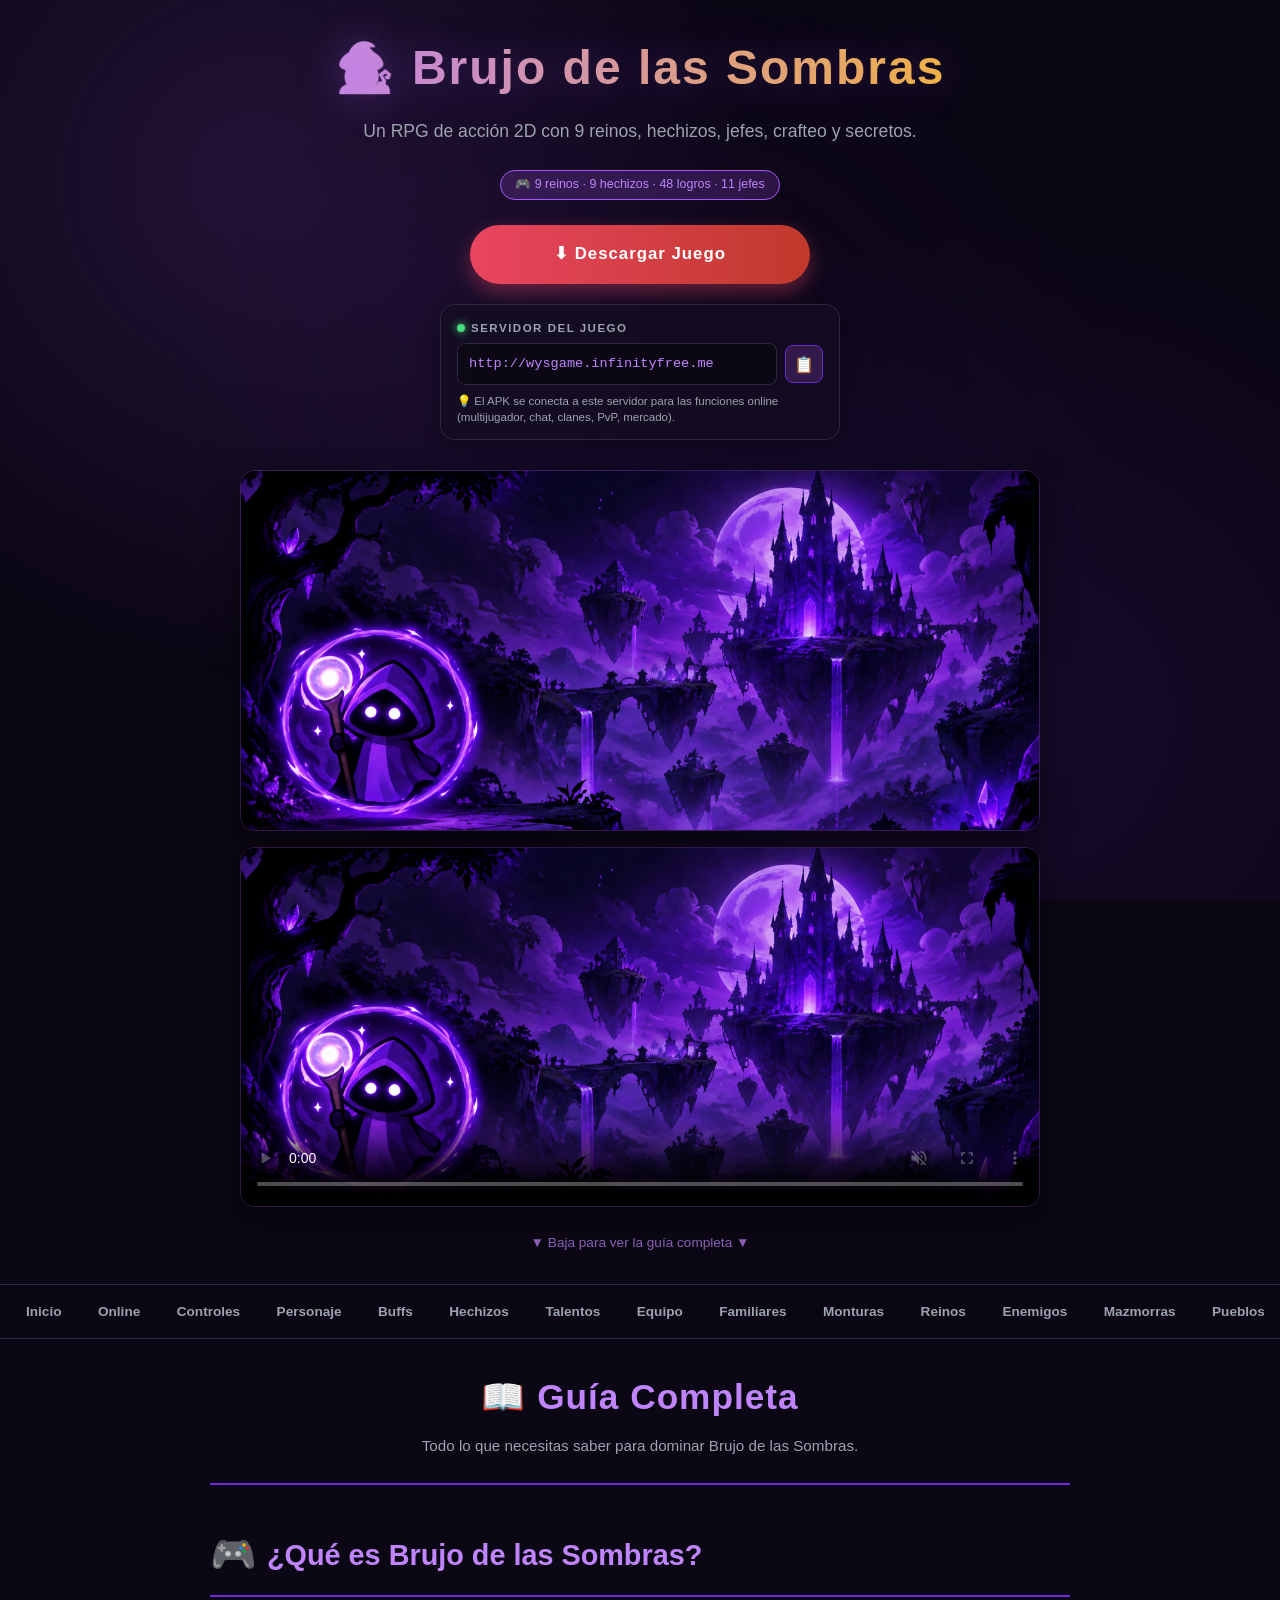
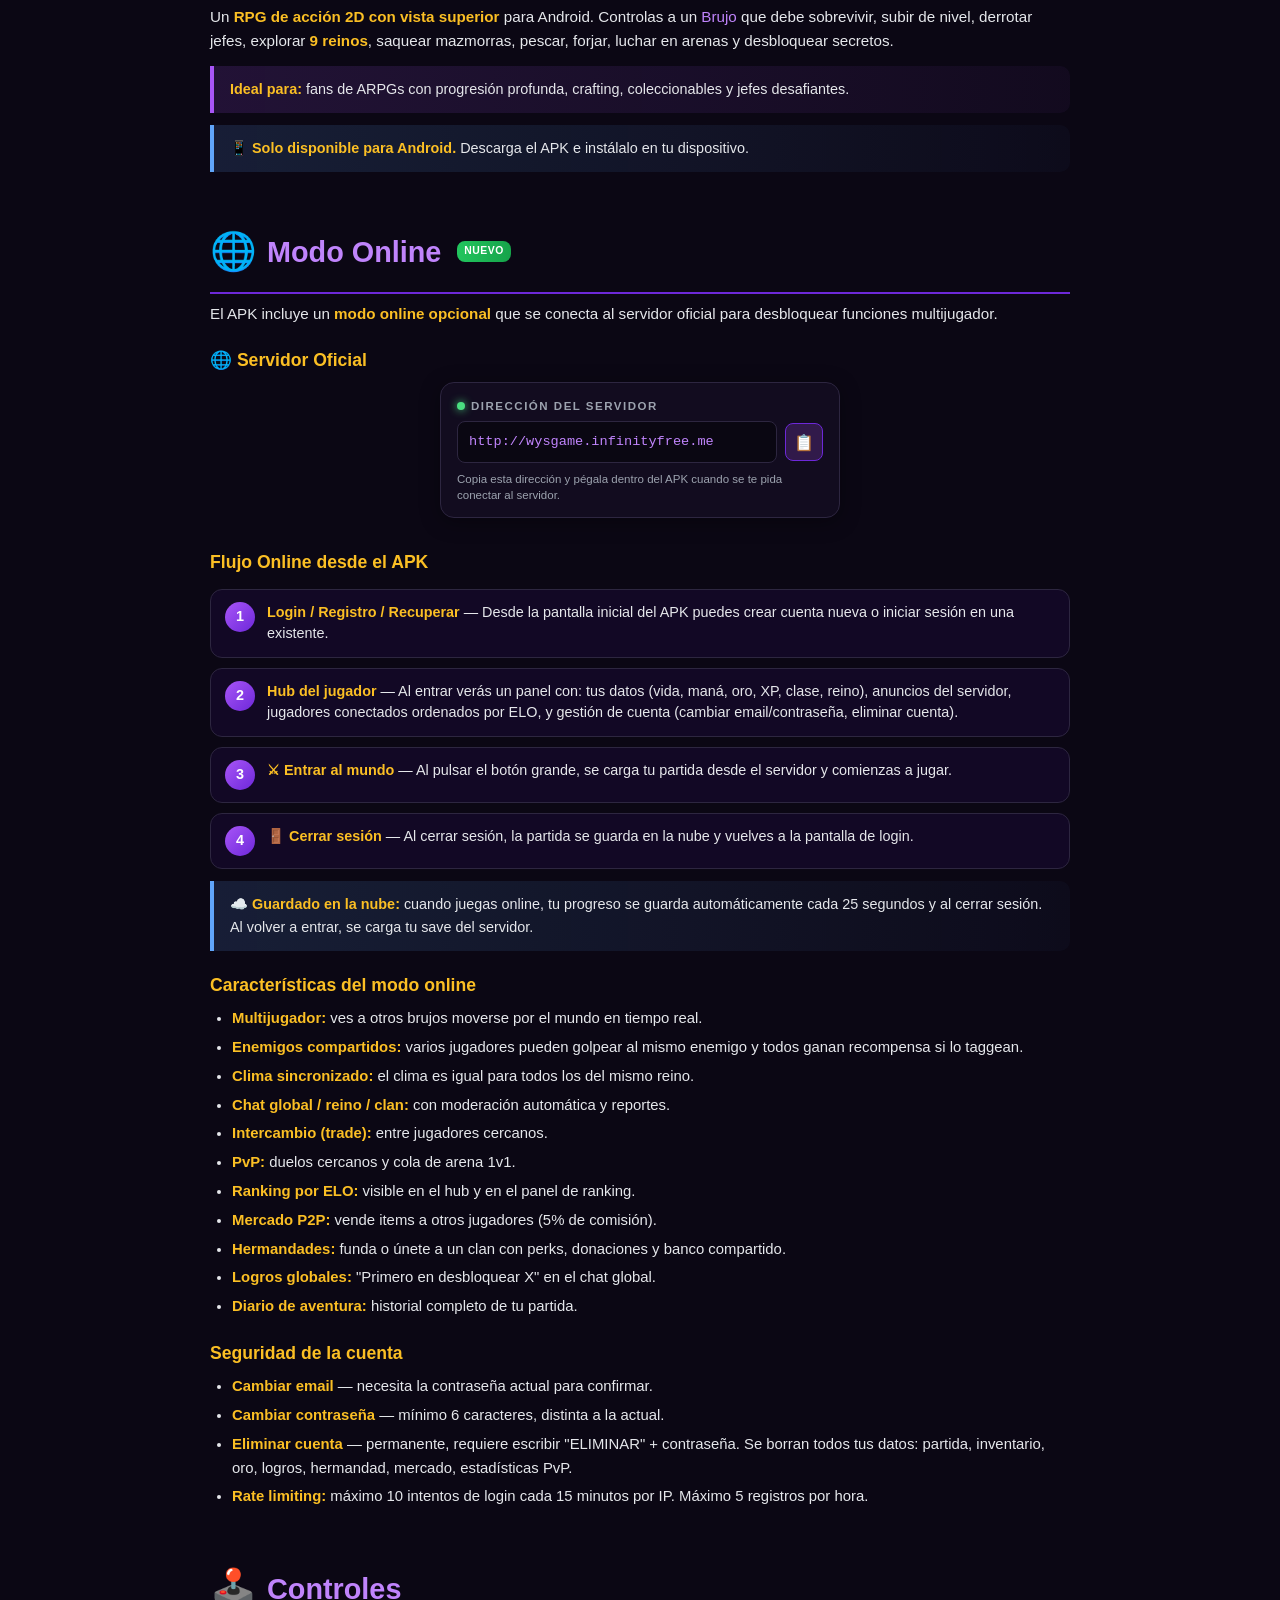
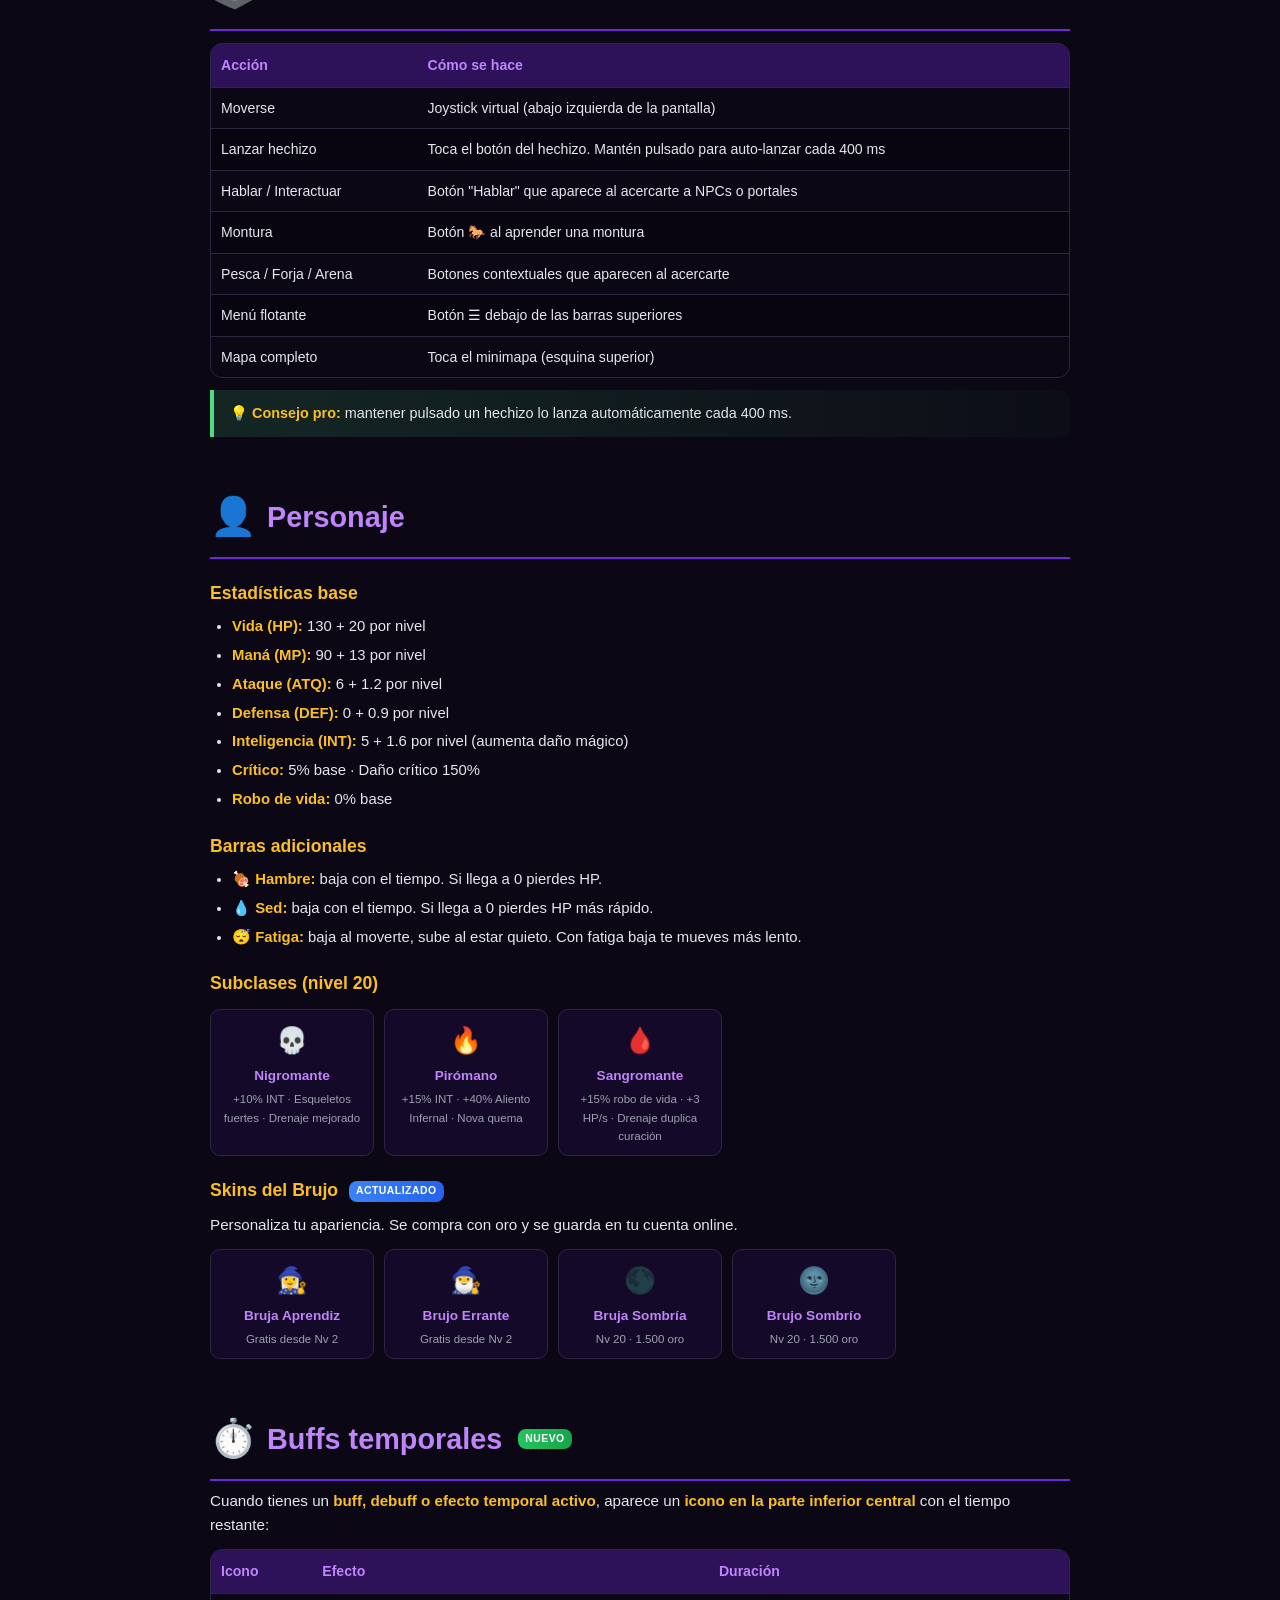
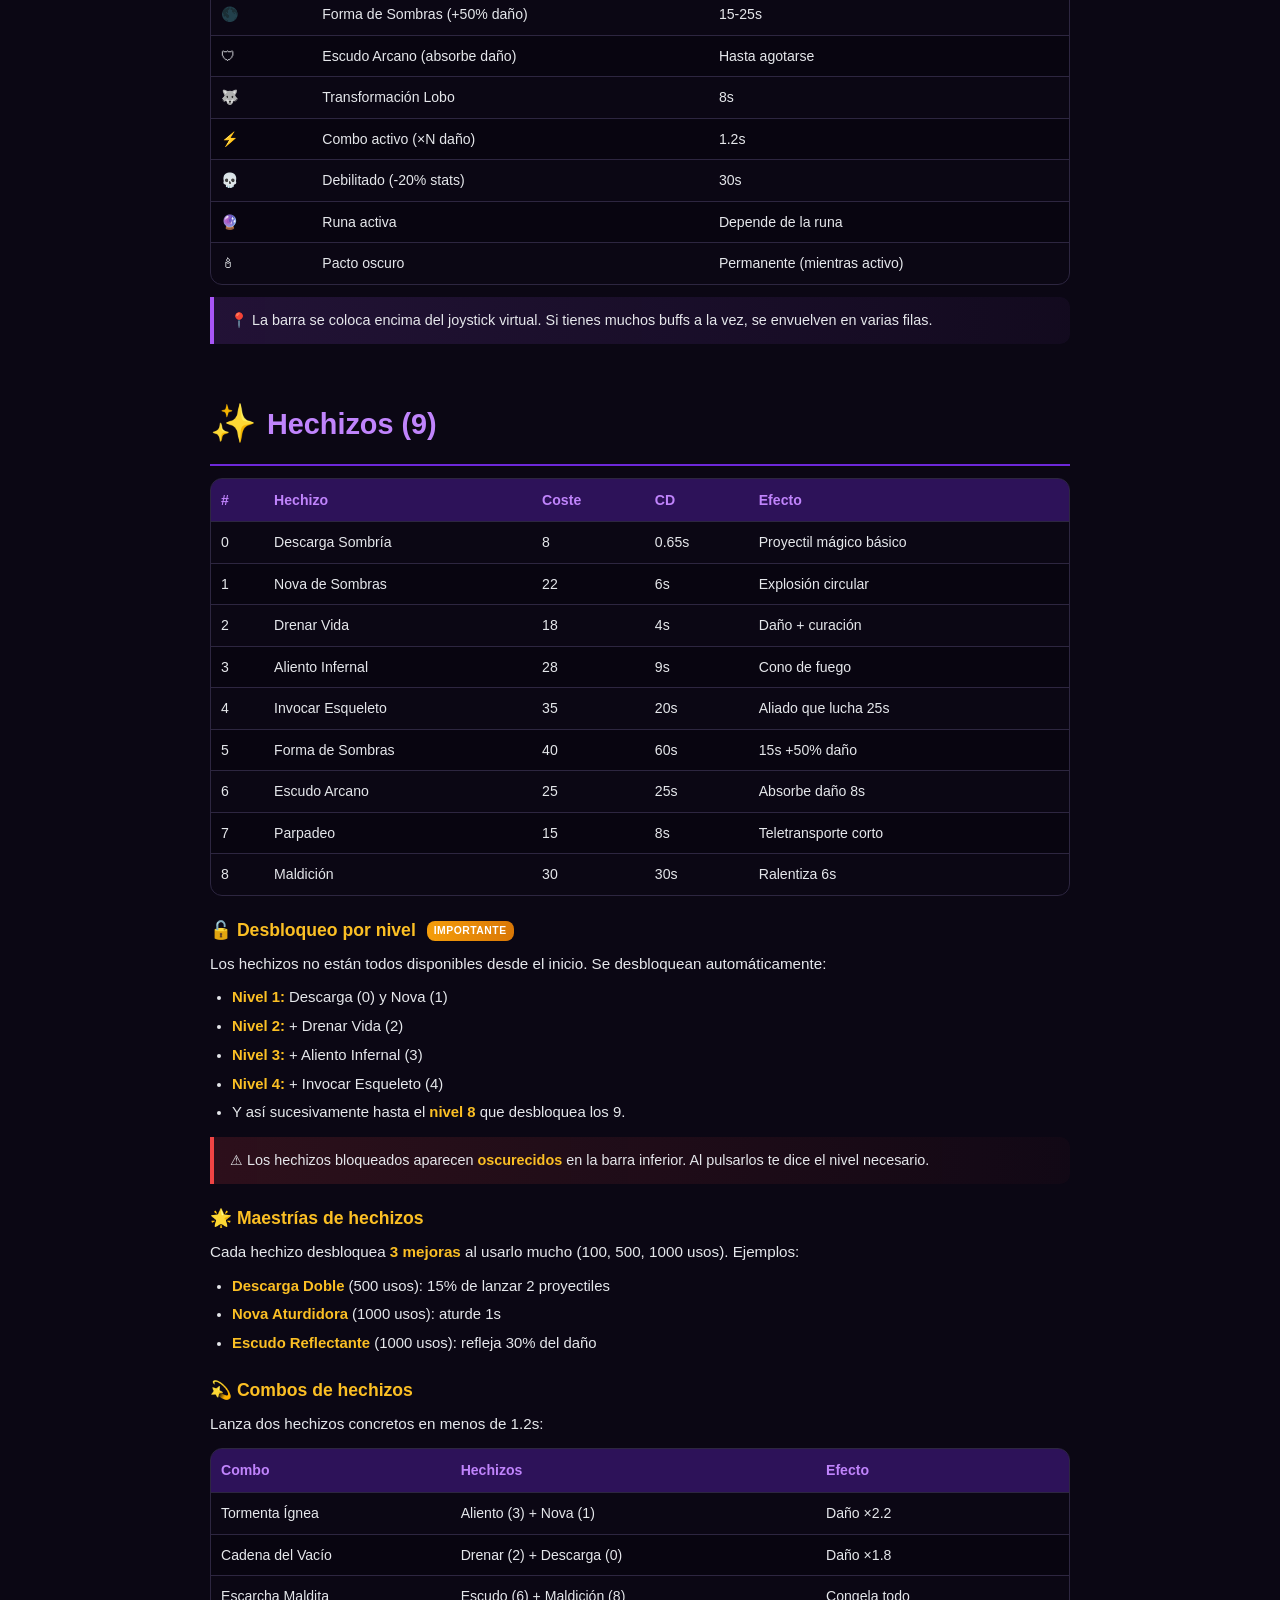
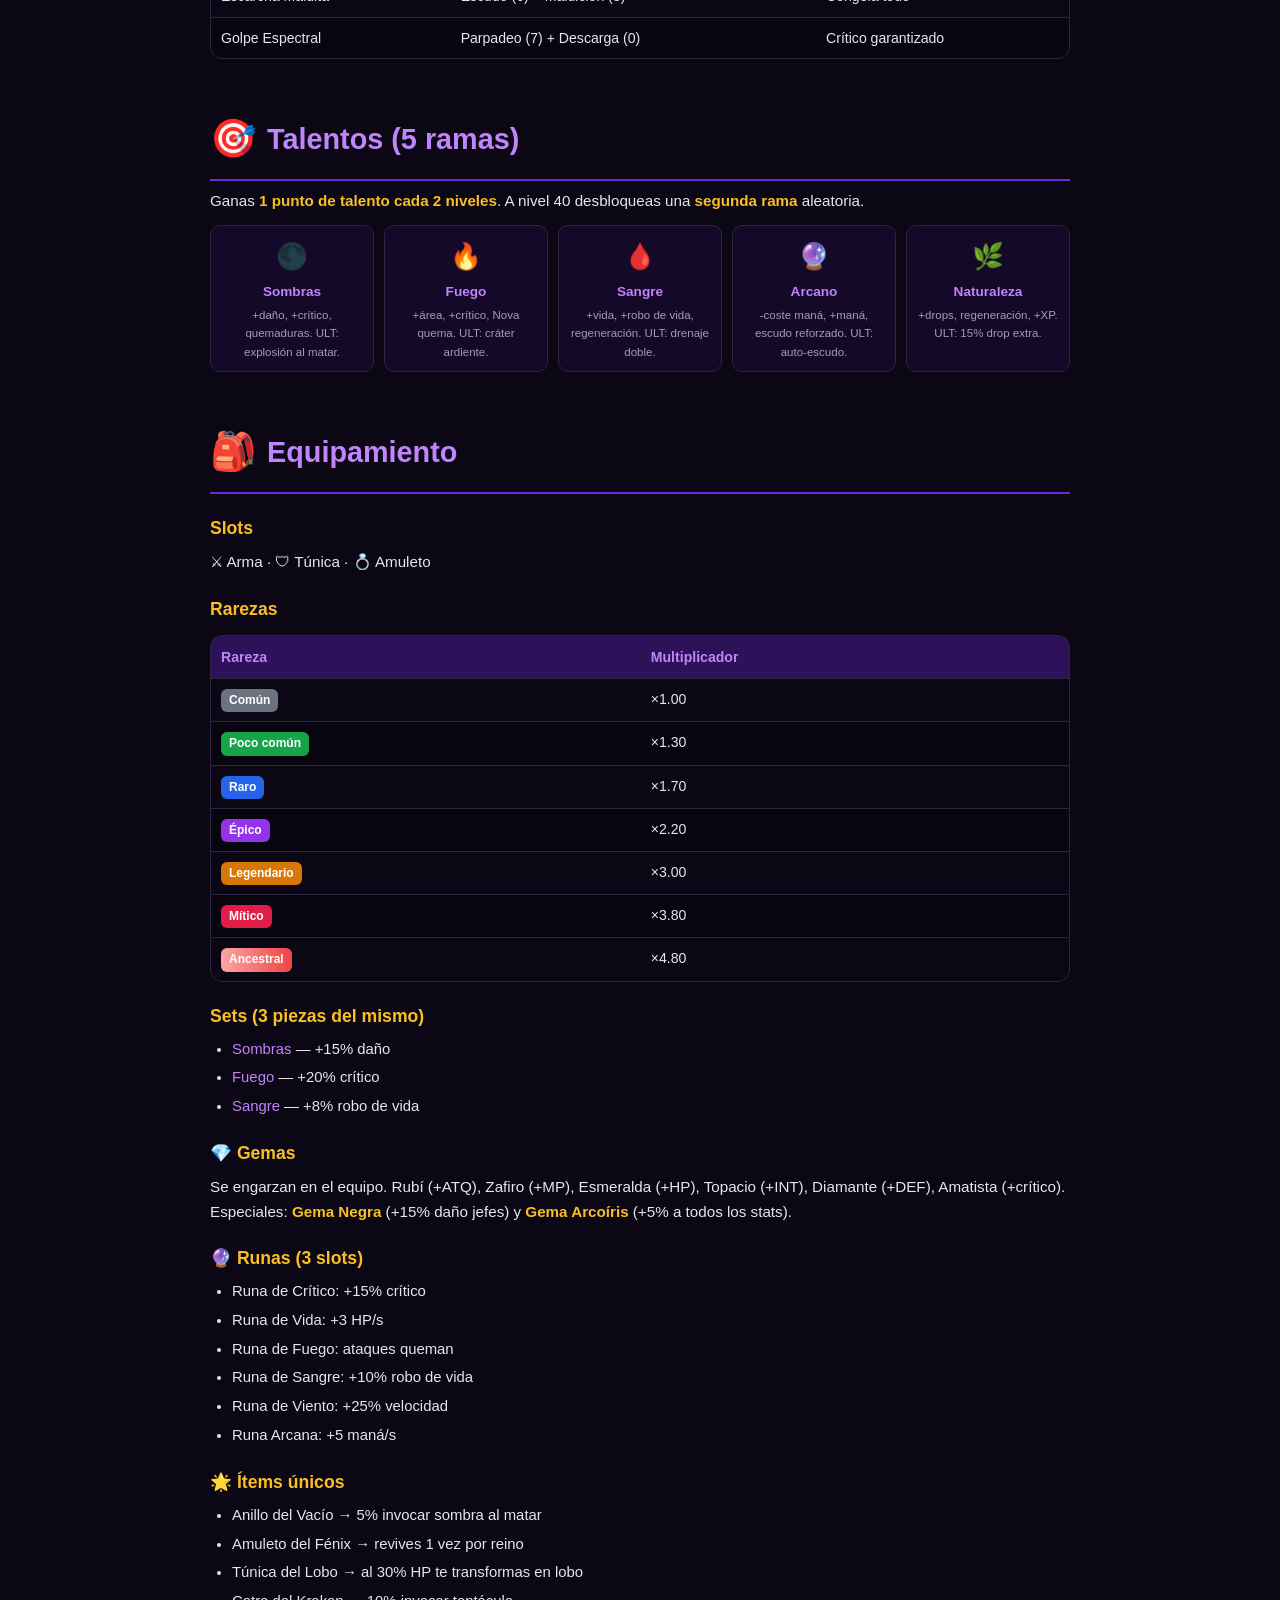
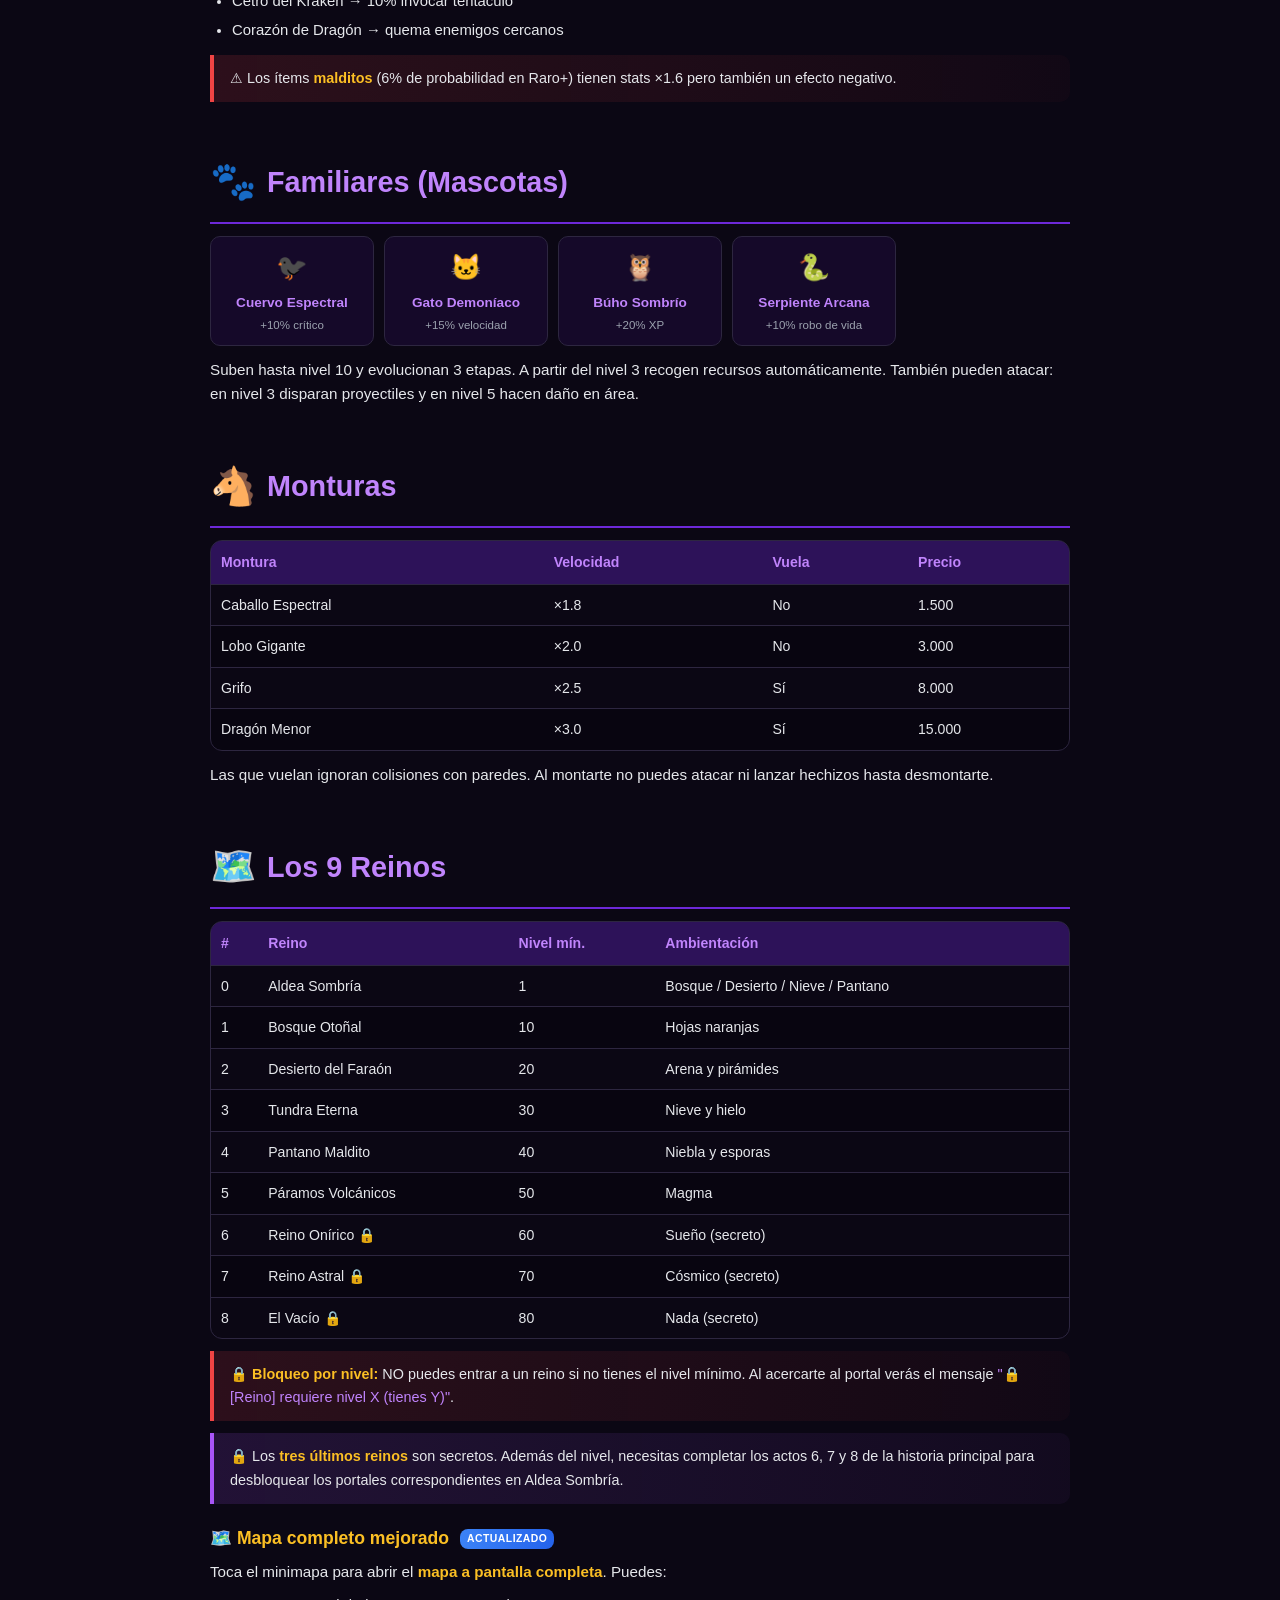
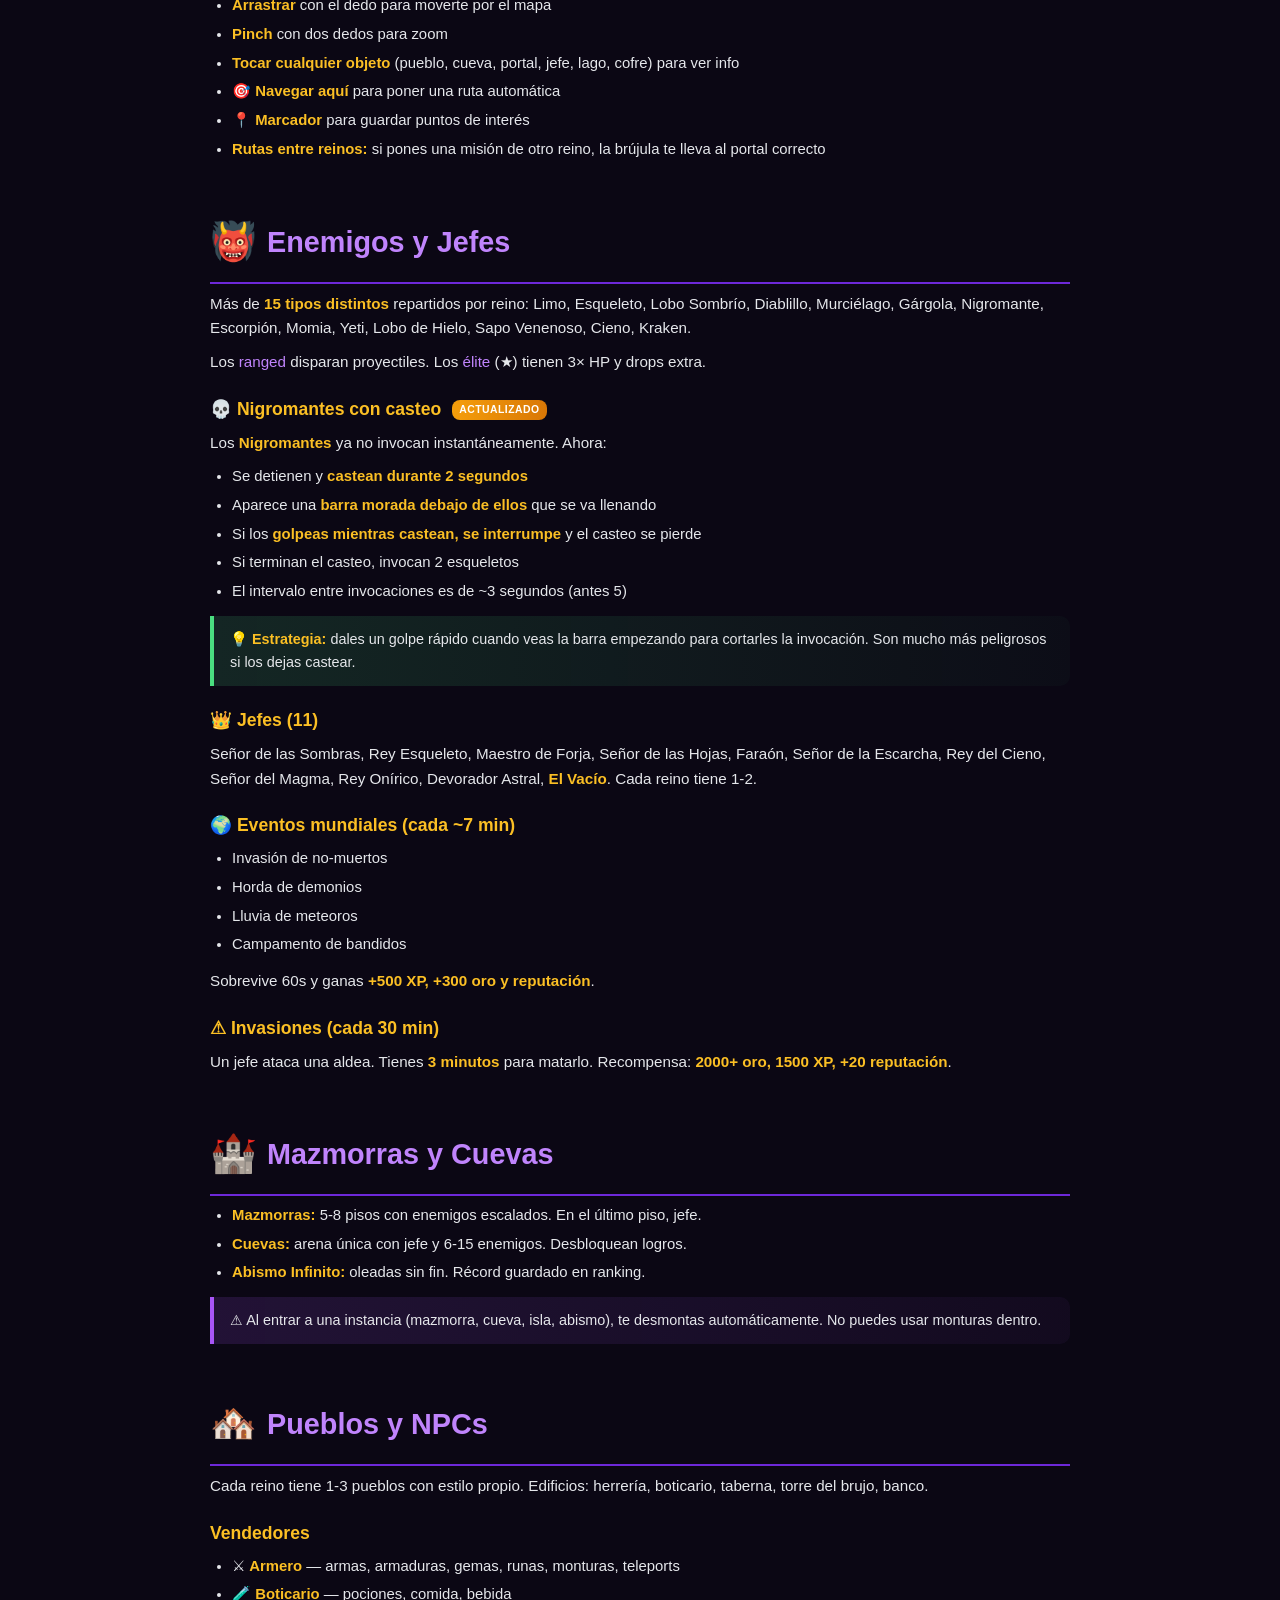
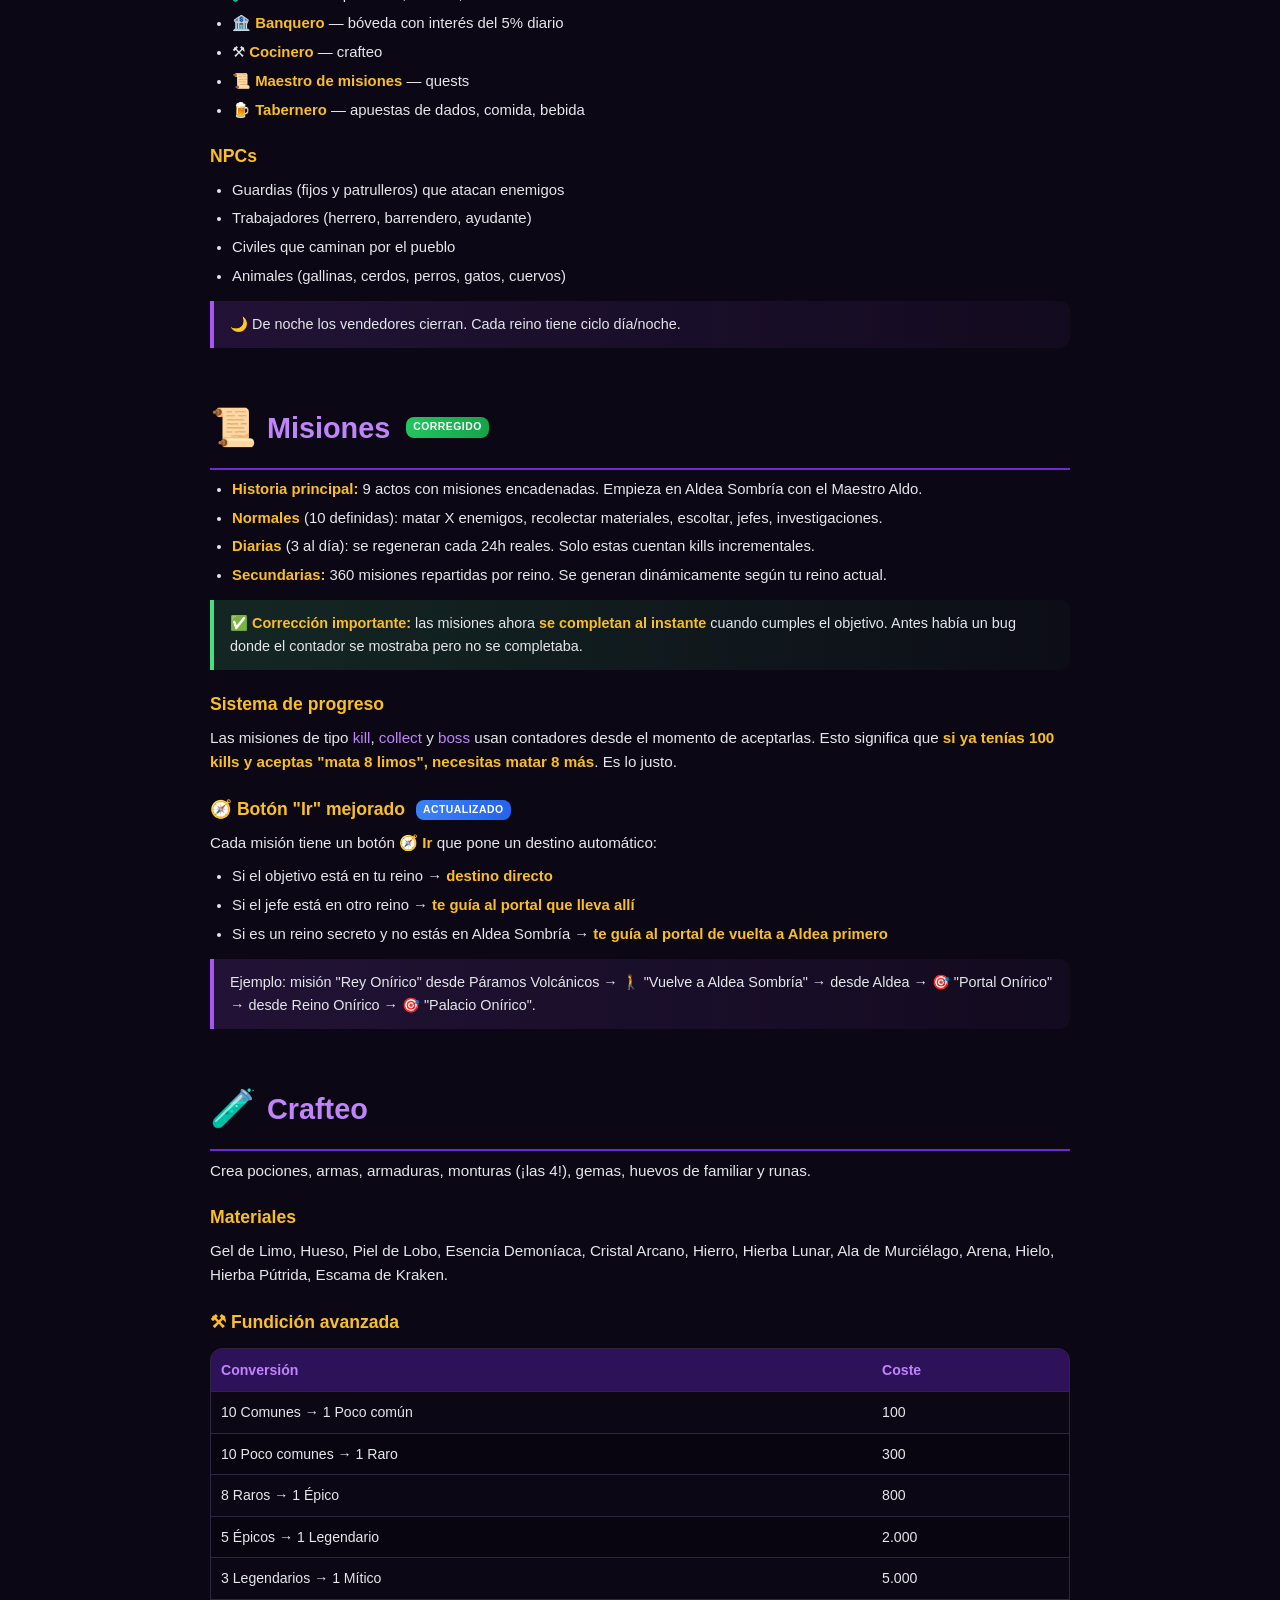
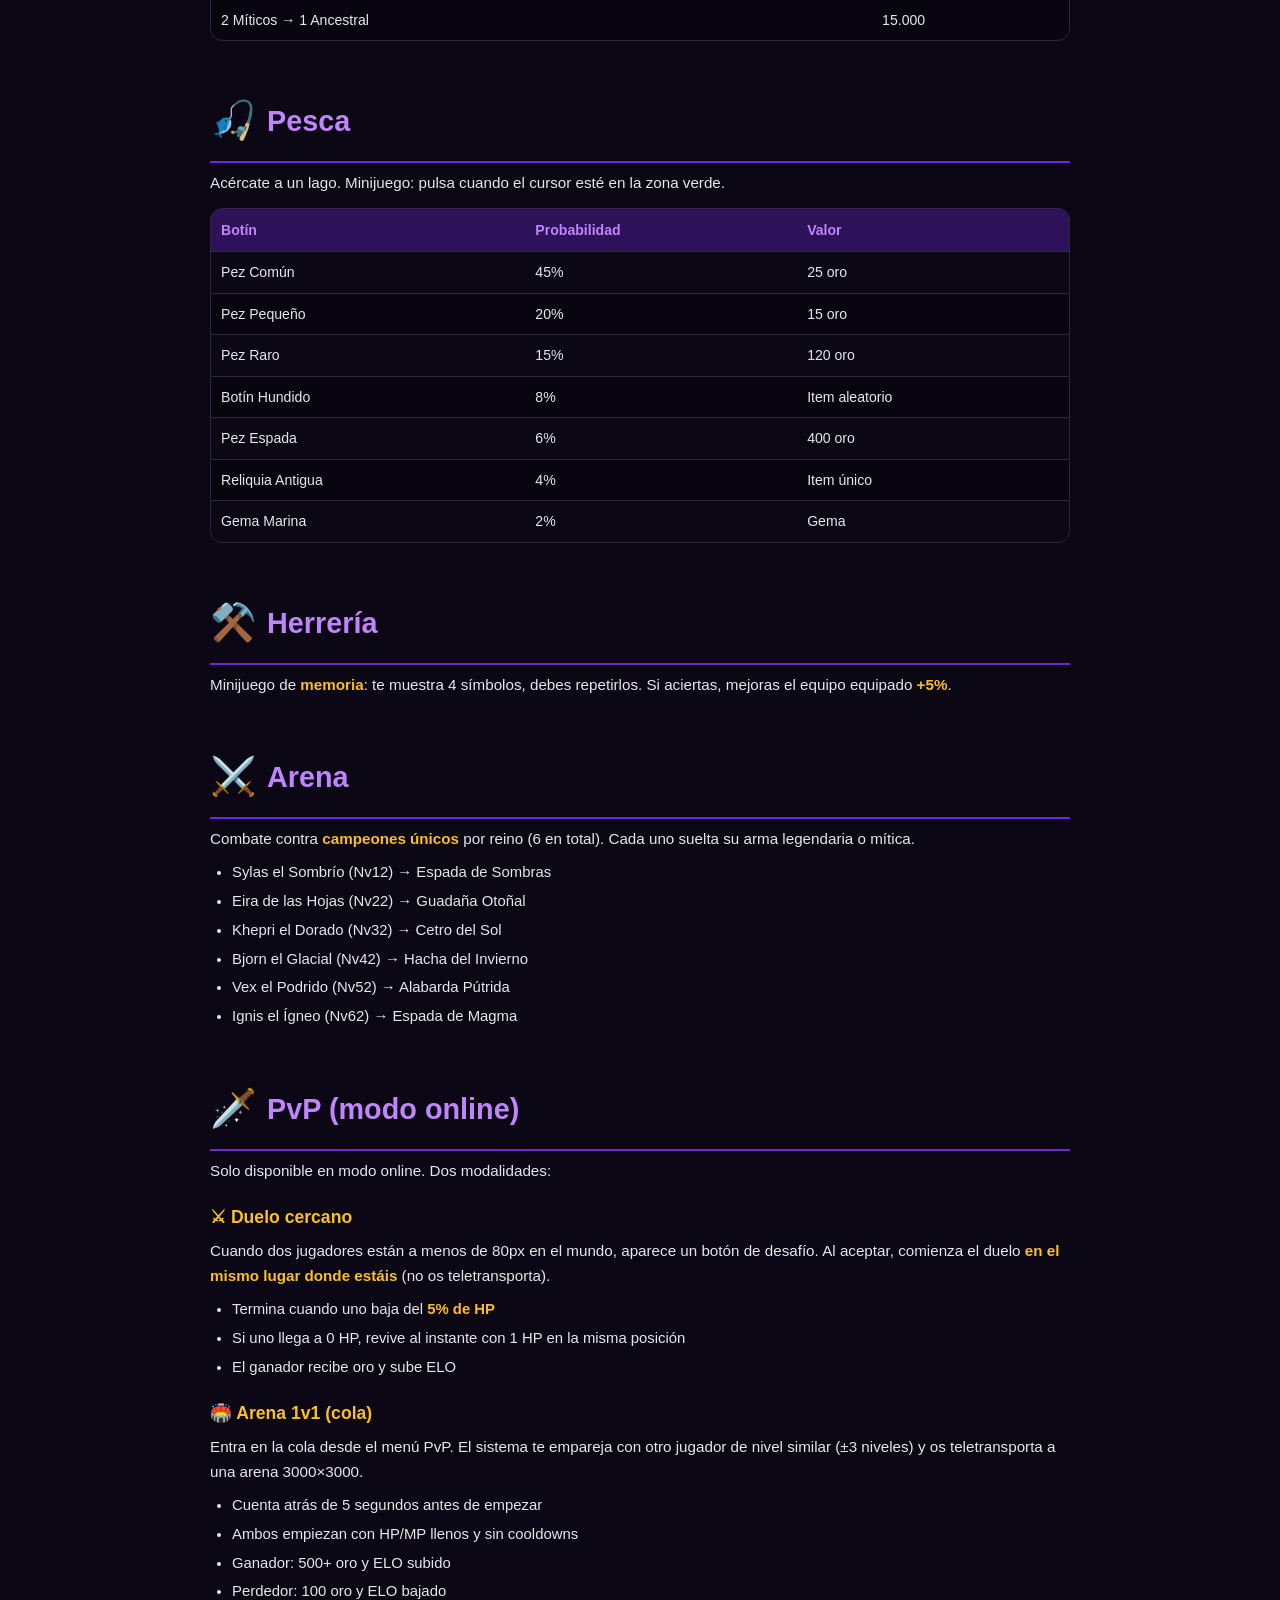
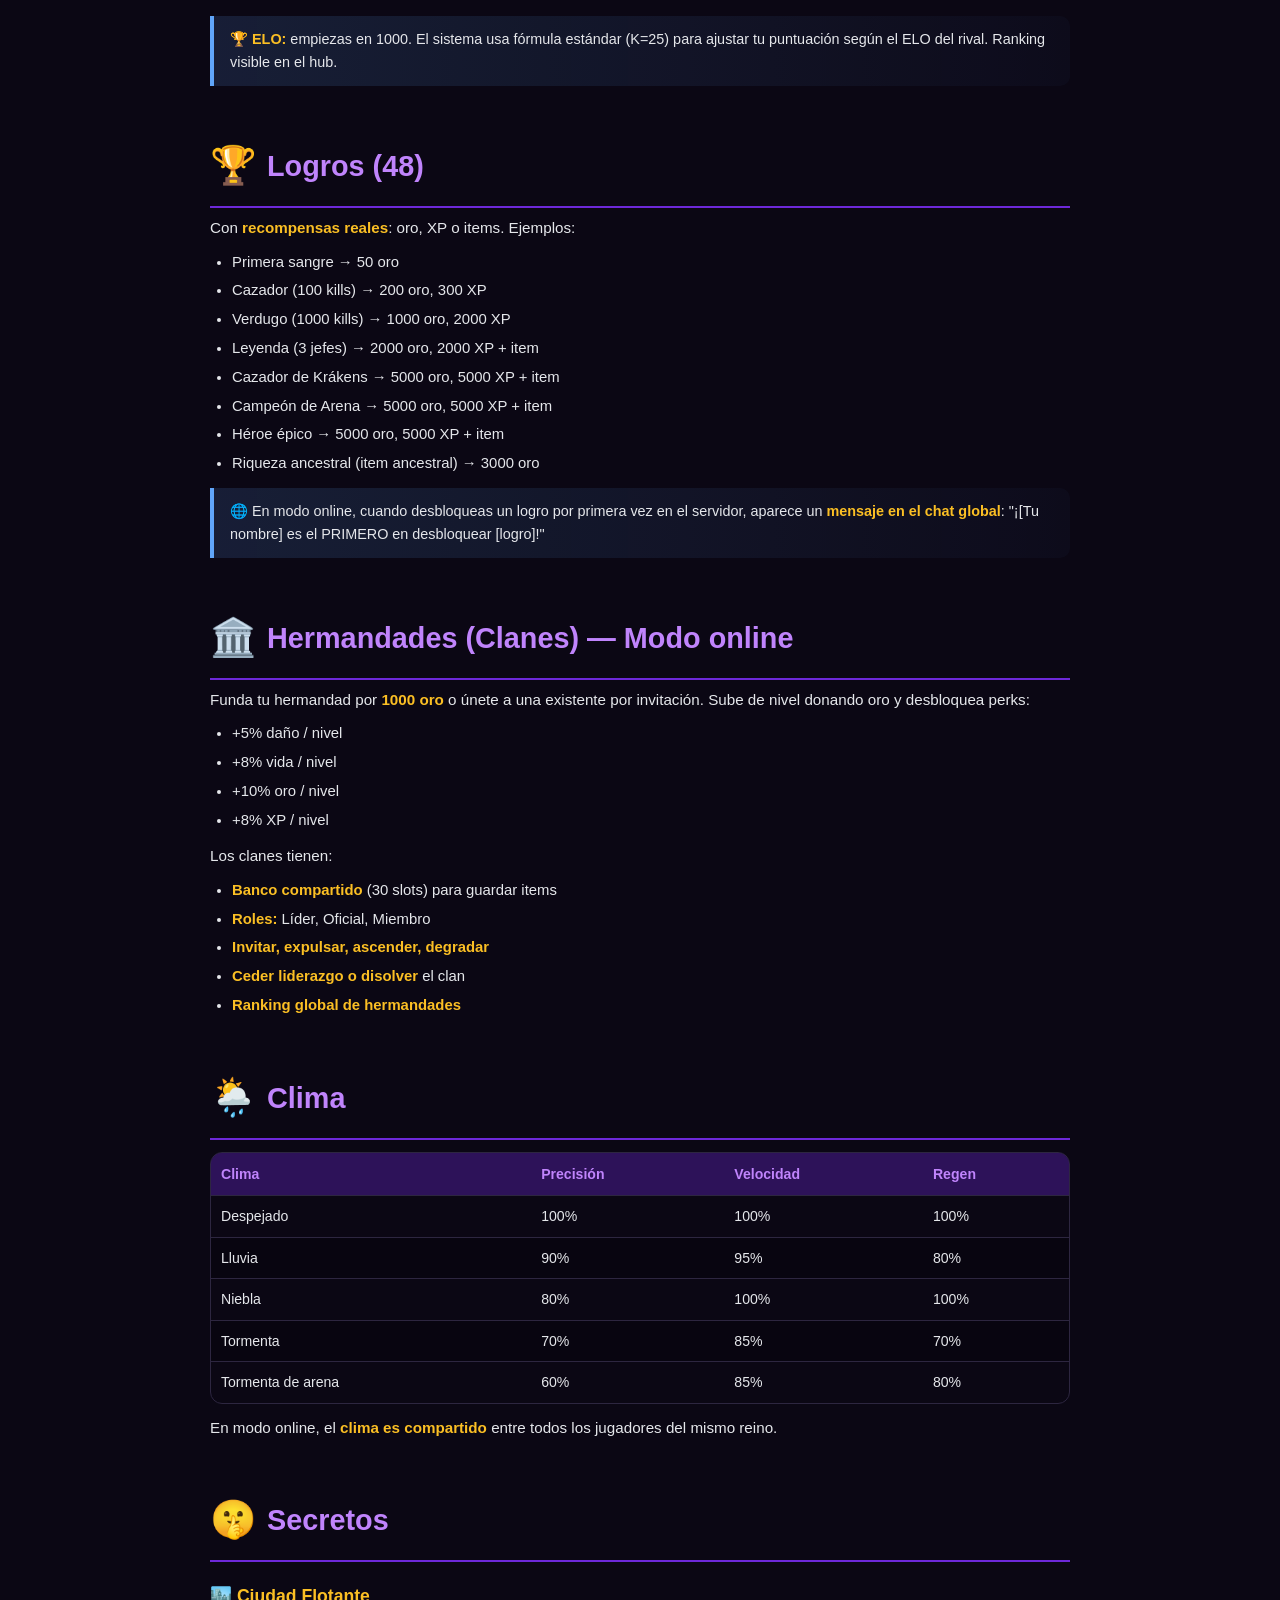
==== WarlokGame/Guía/Index.html @ e239d6bb "Add files via upload" ====
<!DOCTYPE html>
<html lang="es">
<head>
<meta charset="UTF-8">
<meta name="viewport" content="width=device-width, initial-scale=1.0">
<meta name="apple-mobile-web-app-capable" content="yes">
<meta name="mobile-web-app-capable" content="yes">
<title>Brujo de las Sombras — Descarga y Guía</title>
<style>
  :root {
    --bg: #0b0714;
    --bg2: #150c28;
    --bg3: #1a0a33;
    --purple: #a855f7;
    --purple-dark: #6d28d9;
    --purple-light: #c084fc;
    --gold: #fbbf24;
    --red: #ef4444;
    --green: #4ade80;
    --blue: #60a5fa;
    --text: #e5e7eb;
    --text-dim: #9ca3af;
    --border: #2d2640;
  }

  * { margin: 0; padding: 0; box-sizing: border-box; }

  html { scroll-behavior: smooth; }

  body {
    font-family: 'Segoe UI', Tahoma, Geneva, Verdana, sans-serif;
    background: var(--bg);
    color: var(--text);
    line-height: 1.6;
    overflow-x: hidden;
  }

  body::before {
    content: '';
    position: fixed;
    inset: 0;
    background:
      radial-gradient(circle at 20% 20%, rgba(168,85,247,0.15), transparent 40%),
      radial-gradient(circle at 80% 80%, rgba(109,40,217,0.12), transparent 40%),
      radial-gradient(circle at 50% 50%, rgba(30,10,60,0.4), transparent 60%);
    pointer-events: none;
    z-index: -1;
  }

  /* ============================================================
     HERO
     ============================================================ */
  .hero {
    min-height: 100vh;
    display: flex;
    flex-direction: column;
    align-items: center;
    justify-content: center;
    padding: 30px 20px;
    position: relative;
  }

  .hero-inner {
    max-width: 800px;
    width: 100%;
    text-align: center;
  }

  .hero h1 {
    font-size: clamp(1.8rem, 6vw, 3rem);
    background: linear-gradient(90deg, var(--purple-light), var(--gold), var(--purple-light));
    background-size: 200% auto;
    -webkit-background-clip: text;
    background-clip: text;
    -webkit-text-fill-color: transparent;
    animation: shine 4s linear infinite;
    letter-spacing: 2px;
    margin-bottom: 10px;
    font-weight: 900;
    text-shadow: 0 0 40px rgba(168,85,247,0.35);
  }

  @keyframes shine {
    to { background-position: 200% center; }
  }

  .hero .subtitle {
    color: var(--text-dim);
    font-size: clamp(0.9rem, 2.2vw, 1.1rem);
    margin-bottom: 25px;
  }

  .hero .badge {
    display: inline-block;
    background: rgba(168,85,247,0.2);
    border: 1px solid var(--purple);
    border-radius: 20px;
    padding: 4px 14px;
    font-size: 0.78rem;
    color: var(--purple-light);
    margin-bottom: 25px;
  }

  .btn-download {
    display: block;
    text-align: center;
    text-decoration: none;
    color: #fff;
    background: linear-gradient(90deg, #e94560, #c0392b);
    padding: 16px 28px;
    border-radius: 50px;
    font-size: 1.05rem;
    font-weight: bold;
    letter-spacing: 1px;
    transition: all 0.3s ease;
    box-shadow: 0 8px 20px rgba(233, 69, 96, 0.4);
    margin: 0 auto 20px;
    max-width: 340px;
  }

  .btn-download:hover {
    transform: translateY(-3px);
    box-shadow: 0 12px 28px rgba(233, 69, 96, 0.6);
    background: linear-gradient(90deg, #ff5c77, #e94560);
  }

  .btn-download:active {
    transform: translateY(0);
  }

  /* ============================================================
     SERVER INFO + BOTÓN COPIAR
     ============================================================ */
  .server-info {
    max-width: 400px;
    width: 100%;
    margin: 0 auto 30px;
    background: rgba(20,14,34,0.85);
    border: 1px solid var(--border);
    border-radius: 14px;
    padding: 14px 16px;
    text-align: left;
    box-shadow: 0 4px 20px rgba(0,0,0,0.35);
  }

  .server-info .label {
    font-size: 0.72rem;
    color: var(--text-dim);
    text-transform: uppercase;
    letter-spacing: 1.5px;
    margin-bottom: 6px;
    font-weight: bold;
    display: flex;
    align-items: center;
    gap: 6px;
  }

  .server-info .label .dot {
    display: inline-block;
    width: 8px;
    height: 8px;
    border-radius: 50%;
    background: var(--green);
    box-shadow: 0 0 8px var(--green);
    animation: pulseDot 1.8s ease-in-out infinite;
  }

  @keyframes pulseDot {
    0%, 100% { opacity: 1; transform: scale(1); }
    50% { opacity: 0.4; transform: scale(1.3); }
  }

  .server-row {
    display: flex;
    align-items: center;
    gap: 8px;
  }

  .server-url {
    flex: 1;
    font-family: 'Courier New', monospace;
    font-size: 0.85rem;
    color: var(--purple-light);
    background: rgba(0,0,0,0.4);
    padding: 9px 11px;
    border-radius: 8px;
    border: 1px solid var(--border);
    overflow: hidden;
    text-overflow: ellipsis;
    white-space: nowrap;
    user-select: all;
    -webkit-user-select: all;
  }

  .btn-copy {
    display: flex;
    align-items: center;
    justify-content: center;
    width: 38px;
    height: 38px;
    flex-shrink: 0;
    border-radius: 8px;
    border: 1px solid var(--purple-dark);
    background: rgba(168,85,247,0.2);
    color: var(--purple-light);
    font-size: 1rem;
    cursor: pointer;
    transition: all 0.2s ease;
    padding: 0;
  }

  .btn-copy:hover {
    background: rgba(168,85,247,0.4);
    border-color: var(--purple);
    transform: scale(1.05);
  }

  .btn-copy:active {
    transform: scale(0.95);
  }

  .btn-copy.copied {
    background: rgba(34,197,94,0.35);
    border-color: var(--green);
    color: var(--green);
  }

  .server-hint {
    font-size: 0.72rem;
    color: var(--text-dim);
    margin-top: 8px;
    line-height: 1.4;
  }

  .server-hint strong { color: var(--gold); }

  .media {
    width: 100%;
    border-radius: 15px;
    overflow: hidden;
    margin-bottom: 16px;
    box-shadow: 0 10px 30px rgba(0, 0, 0, 0.5);
    border: 1px solid rgba(168,85,247,0.25);
  }

  .media img,
  .media video {
    display: block;
    width: 100%;
    height: auto;
  }

  video {
    background: #000;
  }

  .scroll-hint {
    display: block;
    margin: 25px auto 0;
    color: var(--purple-light);
    font-size: 0.85rem;
    text-decoration: none;
    opacity: 0.7;
    animation: bounce 2s ease-in-out infinite;
    text-align: center;
  }

  .scroll-hint:hover { opacity: 1; }

  @keyframes bounce {
    0%, 100% { transform: translateY(0); }
    50% { transform: translateY(6px); }
  }

  /* ============================================================
     NAVEGACIÓN
     ============================================================ */
  nav {
    position: sticky;
    top: 0;
    z-index: 100;
    background: rgba(11,7,20,0.95);
    backdrop-filter: blur(10px);
    -webkit-backdrop-filter: blur(10px);
    border-top: 1px solid var(--border);
    border-bottom: 1px solid var(--border);
    padding: 10px;
    overflow-x: auto;
    white-space: nowrap;
    scrollbar-width: none;
  }

  nav::-webkit-scrollbar { display: none; }

  nav a {
    display: inline-block;
    color: var(--text-dim);
    text-decoration: none;
    font-size: 0.85rem;
    padding: 6px 14px;
    margin: 0 2px;
    border-radius: 20px;
    transition: all 0.2s;
    font-weight: bold;
  }

  nav a:hover, nav a:active {
    background: rgba(168,85,247,0.25);
    color: var(--purple-light);
  }

  /* ============================================================
     GUÍA
     ============================================================ */
  main {
    max-width: 900px;
    margin: 0 auto;
    padding: 30px 20px 80px;
  }

  .guia-header {
    text-align: center;
    margin-bottom: 40px;
    padding-bottom: 25px;
    border-bottom: 2px solid var(--purple-dark);
  }

  .guia-header h2 {
    font-size: clamp(1.6rem, 4vw, 2.2rem);
    color: var(--purple-light);
    margin-bottom: 8px;
    letter-spacing: 1px;
  }

  .guia-header p {
    color: var(--text-dim);
    font-size: 0.95rem;
  }

  section {
    margin-bottom: 50px;
    scroll-margin-top: 60px;
  }

  section h2 {
    font-size: clamp(1.4rem, 3.5vw, 1.8rem);
    color: var(--purple-light);
    margin-bottom: 8px;
    display: flex;
    align-items: center;
    gap: 10px;
    border-bottom: 2px solid var(--purple-dark);
    padding-bottom: 10px;
  }

  section h2 .ico { font-size: 1.3em; }

  section h3 {
    font-size: 1.1rem;
    color: var(--gold);
    margin: 20px 0 8px;
    font-weight: bold;
  }

  section p {
    color: var(--text);
    margin-bottom: 10px;
    font-size: 0.95rem;
  }

  section ul, section ol {
    padding-left: 22px;
    margin-bottom: 12px;
  }

  section li {
    margin-bottom: 5px;
    font-size: 0.93rem;
  }

  strong { color: var(--gold); }
  em { color: var(--purple-light); font-style: normal; }

  .card {
    background: rgba(26,10,51,0.55);
    border: 1px solid var(--border);
    border-radius: 12px;
    padding: 16px;
    margin: 12px 0;
  }

  .card.highlight {
    border-color: var(--purple);
    box-shadow: 0 0 20px rgba(168,85,247,0.15);
  }

  .table-wrap {
    overflow-x: auto;
    margin: 12px 0;
    border-radius: 12px;
    border: 1px solid var(--border);
    -webkit-overflow-scrolling: touch;
  }

  table {
    width: 100%;
    border-collapse: collapse;
    font-size: 0.88rem;
    min-width: 400px;
  }

  th {
    background: rgba(109,40,217,0.35);
    color: var(--purple-light);
    padding: 10px;
    text-align: left;
    font-weight: bold;
    white-space: nowrap;
  }

  td {
    padding: 9px 10px;
    border-top: 1px solid var(--border);
    vertical-align: top;
  }

  tr:nth-child(even) td { background: rgba(0,0,0,0.2); }

  .grid {
    display: grid;
    grid-template-columns: repeat(auto-fill, minmax(140px, 1fr));
    gap: 10px;
    margin: 12px 0;
  }

  .chip {
    background: rgba(26,10,51,0.7);
    border: 1px solid var(--border);
    border-radius: 10px;
    padding: 10px;
    text-align: center;
    transition: all 0.2s;
  }

  .chip:hover {
    border-color: var(--purple);
    transform: translateY(-2px);
  }

  .chip .ico {
    font-size: 1.6rem;
    display: block;
    margin-bottom: 4px;
  }

  .chip .name {
    font-size: 0.85rem;
    color: var(--purple-light);
    font-weight: bold;
  }

  .chip .desc {
    font-size: 0.72rem;
    color: var(--text-dim);
    margin-top: 3px;
  }

  .rarity {
    display: inline-block;
    padding: 2px 8px;
    border-radius: 6px;
    font-size: 0.75rem;
    font-weight: bold;
    color: #fff;
  }

  .r-comun { background: #6b7280; }
  .r-poco { background: #16a34a; }
  .r-raro { background: #2563eb; }
  .r-epico { background: #9333ea; }
  .r-legend { background: #d97706; }
  .r-mitico { background: #e11d48; }
  .r-ancestral { background: linear-gradient(90deg, #fca5a5, #ef4444); }

  .callout {
    background: linear-gradient(90deg, rgba(168,85,247,0.15), rgba(168,85,247,0.05));
    border-left: 4px solid var(--purple);
    border-radius: 0 10px 10px 0;
    padding: 12px 16px;
    margin: 12px 0;
    font-size: 0.9rem;
  }

  .callout.tip  { border-left-color: var(--green);  background: linear-gradient(90deg, rgba(74,222,128,0.15), rgba(74,222,128,0.03)); }
  .callout.warn { border-left-color: var(--red);    background: linear-gradient(90deg, rgba(239,68,68,0.15), rgba(239,68,68,0.03)); }
  .callout.gold { border-left-color: var(--gold);   background: linear-gradient(90deg, rgba(251,191,36,0.15), rgba(251,191,36,0.03)); }
  .callout.info { border-left-color: var(--blue);   background: linear-gradient(90deg, rgba(96,165,250,0.15), rgba(96,165,250,0.03)); }

  .steps {
    display: flex;
    flex-direction: column;
    gap: 10px;
    margin: 12px 0;
  }
  .step {
    display: flex;
    gap: 12px;
    background: rgba(26,10,51,0.55);
    border: 1px solid var(--border);
    border-radius: 12px;
    padding: 12px 14px;
  }
  .step .num {
    width: 30px;
    height: 30px;
    border-radius: 50%;
    background: linear-gradient(135deg, var(--purple), var(--purple-dark));
    color: #fff;
    font-weight: bold;
    display: flex;
    align-items: center;
    justify-content: center;
    flex-shrink: 0;
    font-size: 0.9rem;
  }
  .step .txt {
    flex: 1;
    font-size: 0.9rem;
    line-height: 1.5;
  }

  footer {
    text-align: center;
    padding: 30px 20px;
    color: var(--text-dim);
    font-size: 0.85rem;
    border-top: 1px solid var(--border);
  }

  footer .heart { color: var(--red); }

  #top {
    position: fixed;
    bottom: 20px;
    right: 20px;
    width: 46px;
    height: 46px;
    border-radius: 50%;
    background: linear-gradient(135deg, var(--purple), var(--purple-dark));
    color: #fff;
    border: none;
    font-size: 1.2rem;
    cursor: pointer;
    box-shadow: 0 4px 20px rgba(168,85,247,0.5);
    opacity: 0;
    pointer-events: none;
    transition: opacity 0.3s, transform 0.2s;
    z-index: 200;
  }

  #top.show { opacity: 1; pointer-events: auto; }
  #top:active { transform: scale(0.9); }

  .nov {
    display: inline-block;
    font-size: 0.65rem;
    font-weight: bold;
    padding: 2px 7px;
    border-radius: 8px;
    background: linear-gradient(90deg, #22c55e, #16a34a);
    color: #fff;
    margin-left: 6px;
    letter-spacing: 0.5px;
    vertical-align: middle;
    text-transform: uppercase;
  }

  .nov.blue  { background: linear-gradient(90deg, #3b82f6, #2563eb); }
  .nov.gold  { background: linear-gradient(90deg, #f59e0b, #d97706); }

  #copyToast {
    position: fixed;
    bottom: 30px;
    left: 50%;
    transform: translateX(-50%) translateY(100px);
    background: linear-gradient(135deg, #22c55e, #16a34a);
    color: #fff;
    padding: 12px 24px;
    border-radius: 50px;
    font-weight: bold;
    font-size: 0.9rem;
    box-shadow: 0 8px 24px rgba(34,197,94,0.5);
    opacity: 0;
    transition: all 0.3s ease;
    z-index: 300;
    pointer-events: none;
  }

  #copyToast.show {
    opacity: 1;
    transform: translateX(-50%) translateY(0);
  }

  @media (max-width: 500px) {
    main { padding: 20px 14px 60px; }
    section { margin-bottom: 40px; }
    .grid { grid-template-columns: repeat(auto-fill, minmax(120px, 1fr)); }
    .chip .ico { font-size: 1.3rem; }
    .chip .name { font-size: 0.78rem; }
    th, td { padding: 7px 8px; font-size: 0.8rem; }
    .hero { padding: 20px 14px; }
    .btn-download { padding: 14px 20px; font-size: 1rem; }
    .server-url { font-size: 0.78rem; }
  }
</style>
</head>
<body>

<!-- ============================================================
     LANDING
     ============================================================ -->
<header class="hero">
  <div class="hero-inner">
    <h1>🧙‍♂️ Brujo de las Sombras</h1>
    <p class="subtitle">Un RPG de acción 2D con 9 reinos, hechizos, jefes, crafteo y secretos.</p>
    <div class="badge">🎮 9 reinos · 9 hechizos · 48 logros · 11 jefes</div>

    <a class="btn-download" href="../../apks/WarlokGame.apk" download>⬇ Descargar Juego</a>

    <!-- SERVIDOR -->
    <div class="server-info">
      <div class="label">
        <span class="dot"></span>
        Servidor del juego
      </div>
      <div class="server-row">
        <div class="server-url" id="serverUrl">http://wysgame.infinityfree.me</div>
        <button class="btn-copy" id="btnCopyServer" title="Copiar dirección" aria-label="Copiar dirección">📋</button>
      </div>
      <div class="server-hint">
        💡 El APK se conecta a este servidor para las funciones online (multijugador, chat, clanes, PvP, mercado).
      </div>
    </div>

    <div class="media">
      <img src="Portada.png" alt="Portada del juego Brujo de las Sombras">
    </div>

    <div class="media">
      <video id="videogame" poster="Portada.png" controls muted loop playsinline>
        <source src="Video.mp4" type="video/mp4">
        Tu navegador no soporta el elemento de video.
      </video>
    </div>

    <a href="#guia" class="scroll-hint">▼ Baja para ver la guía completa ▼</a>
  </div>
</header>

<!-- ============================================================
     NAVEGACIÓN
     ============================================================ -->
<nav>
  <a href="#intro">Inicio</a>
  <a href="#online">Online</a>
  <a href="#controles">Controles</a>
  <a href="#personaje">Personaje</a>
  <a href="#buffs">Buffs</a>
  <a href="#hechizos">Hechizos</a>
  <a href="#talentos">Talentos</a>
  <a href="#equipo">Equipo</a>
  <a href="#familiares">Familiares</a>
  <a href="#monturas">Monturas</a>
  <a href="#reinos">Reinos</a>
  <a href="#enemigos">Enemigos</a>
  <a href="#mazmorras">Mazmorras</a>
  <a href="#pueblos">Pueblos</a>
  <a href="#misiones">Misiones</a>
  <a href="#crafteo">Crafteo</a>
  <a href="#pesca">Pesca</a>
  <a href="#herrería">Herrería</a>
  <a href="#arena">Arena</a>
  <a href="#pvp">PvP</a>
  <a href="#logros">Logros</a>
  <a href="#clanes">Clanes</a>
  <a href="#clima">Clima</a>
  <a href="#secretos">Secretos</a>
  <a href="#consejos">Consejos</a>
</nav>

<!-- ============================================================
     GUÍA
     ============================================================ -->
<main id="guia">

  <div class="guia-header">
    <h2>📖 Guía Completa</h2>
    <p>Todo lo que necesitas saber para dominar Brujo de las Sombras.</p>
  </div>

  <!-- INTRO -->
  <section id="intro">
    <h2><span class="ico">🎮</span> ¿Qué es Brujo de las Sombras?</h2>
    <p>Un <strong>RPG de acción 2D con vista superior</strong> para Android. Controlas a un <em>Brujo</em> que debe sobrevivir, subir de nivel, derrotar jefes, explorar <strong>9 reinos</strong>, saquear mazmorras, pescar, forjar, luchar en arenas y desbloquear secretos.</p>
    <div class="callout">
      <strong>Ideal para:</strong> fans de ARPGs con progresión profunda, crafting, coleccionables y jefes desafiantes.
    </div>
    <div class="callout info">
      📱 <strong>Solo disponible para Android.</strong> Descarga el APK e instálalo en tu dispositivo.
    </div>
  </section>

  <!-- ONLINE -->
  <section id="online">
    <h2><span class="ico">🌐</span> Modo Online <span class="nov">NUEVO</span></h2>
    <p>El APK incluye un <strong>modo online opcional</strong> que se conecta al servidor oficial para desbloquear funciones multijugador.</p>

    <h3>🌐 Servidor Oficial</h3>
    <div class="server-info">
      <div class="label">
        <span class="dot"></span>
        Dirección del servidor
      </div>
      <div class="server-row">
        <div class="server-url" id="serverUrl2">http://wysgame.infinityfree.me</div>
        <button class="btn-copy" id="btnCopyServer2" title="Copiar dirección" aria-label="Copiar dirección">📋</button>
      </div>
      <div class="server-hint">
        Copia esta dirección y pégala dentro del APK cuando se te pida conectar al servidor.
      </div>
    </div>

    <h3>Flujo Online desde el APK</h3>
    <div class="steps">
      <div class="step">
        <div class="num">1</div>
        <div class="txt"><strong>Login / Registro / Recuperar</strong> — Desde la pantalla inicial del APK puedes crear cuenta nueva o iniciar sesión en una existente.</div>
      </div>
      <div class="step">
        <div class="num">2</div>
        <div class="txt"><strong>Hub del jugador</strong> — Al entrar verás un panel con: tus datos (vida, maná, oro, XP, clase, reino), anuncios del servidor, jugadores conectados ordenados por ELO, y gestión de cuenta (cambiar email/contraseña, eliminar cuenta).</div>
      </div>
      <div class="step">
        <div class="num">3</div>
        <div class="txt"><strong>⚔ Entrar al mundo</strong> — Al pulsar el botón grande, se carga tu partida desde el servidor y comienzas a jugar.</div>
      </div>
      <div class="step">
        <div class="num">4</div>
        <div class="txt"><strong>🚪 Cerrar sesión</strong> — Al cerrar sesión, la partida se guarda en la nube y vuelves a la pantalla de login.</div>
      </div>
    </div>

    <div class="callout info">
      ☁️ <strong>Guardado en la nube:</strong> cuando juegas online, tu progreso se guarda automáticamente cada 25 segundos y al cerrar sesión. Al volver a entrar, se carga tu save del servidor.
    </div>

    <h3>Características del modo online</h3>
    <ul>
      <li><strong>Multijugador:</strong> ves a otros brujos moverse por el mundo en tiempo real.</li>
      <li><strong>Enemigos compartidos:</strong> varios jugadores pueden golpear al mismo enemigo y todos ganan recompensa si lo taggean.</li>
      <li><strong>Clima sincronizado:</strong> el clima es igual para todos los del mismo reino.</li>
      <li><strong>Chat global / reino / clan:</strong> con moderación automática y reportes.</li>
      <li><strong>Intercambio (trade):</strong> entre jugadores cercanos.</li>
      <li><strong>PvP:</strong> duelos cercanos y cola de arena 1v1.</li>
      <li><strong>Ranking por ELO:</strong> visible en el hub y en el panel de ranking.</li>
      <li><strong>Mercado P2P:</strong> vende items a otros jugadores (5% de comisión).</li>
      <li><strong>Hermandades:</strong> funda o únete a un clan con perks, donaciones y banco compartido.</li>
      <li><strong>Logros globales:</strong> "Primero en desbloquear X" en el chat global.</li>
      <li><strong>Diario de aventura:</strong> historial completo de tu partida.</li>
    </ul>

    <h3>Seguridad de la cuenta</h3>
    <ul>
      <li><strong>Cambiar email</strong> — necesita la contraseña actual para confirmar.</li>
      <li><strong>Cambiar contraseña</strong> — mínimo 6 caracteres, distinta a la actual.</li>
      <li><strong>Eliminar cuenta</strong> — permanente, requiere escribir "ELIMINAR" + contraseña. Se borran todos tus datos: partida, inventario, oro, logros, hermandad, mercado, estadísticas PvP.</li>
      <li><strong>Rate limiting:</strong> máximo 10 intentos de login cada 15 minutos por IP. Máximo 5 registros por hora.</li>
    </ul>
  </section>

  <!-- CONTROLES -->
  <section id="controles">
    <h2><span class="ico">🕹️</span> Controles</h2>
    <div class="table-wrap">
      <table>
        <thead><tr><th>Acción</th><th>Cómo se hace</th></tr></thead>
        <tbody>
          <tr><td>Moverse</td><td>Joystick virtual (abajo izquierda de la pantalla)</td></tr>
          <tr><td>Lanzar hechizo</td><td>Toca el botón del hechizo. Mantén pulsado para auto-lanzar cada 400 ms</td></tr>
          <tr><td>Hablar / Interactuar</td><td>Botón "Hablar" que aparece al acercarte a NPCs o portales</td></tr>
          <tr><td>Montura</td><td>Botón 🐎 al aprender una montura</td></tr>
          <tr><td>Pesca / Forja / Arena</td><td>Botones contextuales que aparecen al acercarte</td></tr>
          <tr><td>Menú flotante</td><td>Botón ☰ debajo de las barras superiores</td></tr>
          <tr><td>Mapa completo</td><td>Toca el minimapa (esquina superior)</td></tr>
        </tbody>
      </table>
    </div>
    <div class="callout tip">
      💡 <strong>Consejo pro:</strong> mantener pulsado un hechizo lo lanza automáticamente cada 400 ms.
    </div>
  </section>

  <!-- PERSONAJE -->
  <section id="personaje">
    <h2><span class="ico">👤</span> Personaje</h2>
    <h3>Estadísticas base</h3>
    <ul>
      <li><strong>Vida (HP):</strong> 130 + 20 por nivel</li>
      <li><strong>Maná (MP):</strong> 90 + 13 por nivel</li>
      <li><strong>Ataque (ATQ):</strong> 6 + 1.2 por nivel</li>
      <li><strong>Defensa (DEF):</strong> 0 + 0.9 por nivel</li>
      <li><strong>Inteligencia (INT):</strong> 5 + 1.6 por nivel (aumenta daño mágico)</li>
      <li><strong>Crítico:</strong> 5% base · Daño crítico 150%</li>
      <li><strong>Robo de vida:</strong> 0% base</li>
    </ul>

    <h3>Barras adicionales</h3>
    <ul>
      <li>🍖 <strong>Hambre:</strong> baja con el tiempo. Si llega a 0 pierdes HP.</li>
      <li>💧 <strong>Sed:</strong> baja con el tiempo. Si llega a 0 pierdes HP más rápido.</li>
      <li>😴 <strong>Fatiga:</strong> baja al moverte, sube al estar quieto. Con fatiga baja te mueves más lento.</li>
    </ul>

    <h3>Subclases (nivel 20)</h3>
    <div class="grid">
      <div class="chip">
        <span class="ico">💀</span>
        <div class="name">Nigromante</div>
        <div class="desc">+10% INT · Esqueletos fuertes · Drenaje mejorado</div>
      </div>
      <div class="chip">
        <span class="ico">🔥</span>
        <div class="name">Pirómano</div>
        <div class="desc">+15% INT · +40% Aliento Infernal · Nova quema</div>
      </div>
      <div class="chip">
        <span class="ico">🩸</span>
        <div class="name">Sangromante</div>
        <div class="desc">+15% robo de vida · +3 HP/s · Drenaje duplica curación</div>
      </div>
    </div>

    <h3>Skins del Brujo <span class="nov blue">ACTUALIZADO</span></h3>
    <p>Personaliza tu apariencia. Se compra con oro y se guarda en tu cuenta online.</p>
    <div class="grid">
      <div class="chip"><span class="ico">🧙‍♀️</span><div class="name">Bruja Aprendiz</div><div class="desc">Gratis desde Nv 2</div></div>
      <div class="chip"><span class="ico">🧙‍♂️</span><div class="name">Brujo Errante</div><div class="desc">Gratis desde Nv 2</div></div>
      <div class="chip"><span class="ico">🌑</span><div class="name">Bruja Sombría</div><div class="desc">Nv 20 · 1.500 oro</div></div>
      <div class="chip"><span class="ico">🌚</span><div class="name">Brujo Sombrío</div><div class="desc">Nv 20 · 1.500 oro</div></div>
    </div>
  </section>

  <!-- BUFFS -->
  <section id="buffs">
    <h2><span class="ico">⏱️</span> Buffs temporales <span class="nov">NUEVO</span></h2>
    <p>Cuando tienes un <strong>buff, debuff o efecto temporal activo</strong>, aparece un <strong>icono en la parte inferior central</strong> con el tiempo restante:</p>

    <div class="table-wrap">
      <table>
        <thead><tr><th>Icono</th><th>Efecto</th><th>Duración</th></tr></thead>
        <tbody>
          <tr><td>🌑</td><td>Forma de Sombras (+50% daño)</td><td>15-25s</td></tr>
          <tr><td>🛡</td><td>Escudo Arcano (absorbe daño)</td><td>Hasta agotarse</td></tr>
          <tr><td>🐺</td><td>Transformación Lobo</td><td>8s</td></tr>
          <tr><td>⚡</td><td>Combo activo (×N daño)</td><td>1.2s</td></tr>
          <tr><td>💀</td><td>Debilitado (-20% stats)</td><td>30s</td></tr>
          <tr><td>🔮</td><td>Runa activa</td><td>Depende de la runa</td></tr>
          <tr><td>🕯</td><td>Pacto oscuro</td><td>Permanente (mientras activo)</td></tr>
        </tbody>
      </table>
    </div>

    <div class="callout">
      📍 La barra se coloca encima del joystick virtual. Si tienes muchos buffs a la vez, se envuelven en varias filas.
    </div>
  </section>

  <!-- HECHIZOS -->
  <section id="hechizos">
    <h2><span class="ico">✨</span> Hechizos (9)</h2>
    <div class="table-wrap">
      <table>
        <thead><tr><th>#</th><th>Hechizo</th><th>Coste</th><th>CD</th><th>Efecto</th></tr></thead>
        <tbody>
          <tr><td>0</td><td>Descarga Sombría</td><td>8</td><td>0.65s</td><td>Proyectil mágico básico</td></tr>
          <tr><td>1</td><td>Nova de Sombras</td><td>22</td><td>6s</td><td>Explosión circular</td></tr>
          <tr><td>2</td><td>Drenar Vida</td><td>18</td><td>4s</td><td>Daño + curación</td></tr>
          <tr><td>3</td><td>Aliento Infernal</td><td>28</td><td>9s</td><td>Cono de fuego</td></tr>
          <tr><td>4</td><td>Invocar Esqueleto</td><td>35</td><td>20s</td><td>Aliado que lucha 25s</td></tr>
          <tr><td>5</td><td>Forma de Sombras</td><td>40</td><td>60s</td><td>15s +50% daño</td></tr>
          <tr><td>6</td><td>Escudo Arcano</td><td>25</td><td>25s</td><td>Absorbe daño 8s</td></tr>
          <tr><td>7</td><td>Parpadeo</td><td>15</td><td>8s</td><td>Teletransporte corto</td></tr>
          <tr><td>8</td><td>Maldición</td><td>30</td><td>30s</td><td>Ralentiza 6s</td></tr>
        </tbody>
      </table>
    </div>

    <h3>🔓 Desbloqueo por nivel <span class="nov gold">IMPORTANTE</span></h3>
    <p>Los hechizos no están todos disponibles desde el inicio. Se desbloquean automáticamente:</p>
    <ul>
      <li><strong>Nivel 1:</strong> Descarga (0) y Nova (1)</li>
      <li><strong>Nivel 2:</strong> + Drenar Vida (2)</li>
      <li><strong>Nivel 3:</strong> + Aliento Infernal (3)</li>
      <li><strong>Nivel 4:</strong> + Invocar Esqueleto (4)</li>
      <li>Y así sucesivamente hasta el <strong>nivel 8</strong> que desbloquea los 9.</li>
    </ul>
    <div class="callout warn">
      ⚠ Los hechizos bloqueados aparecen <strong>oscurecidos</strong> en la barra inferior. Al pulsarlos te dice el nivel necesario.
    </div>

    <h3>🌟 Maestrías de hechizos</h3>
    <p>Cada hechizo desbloquea <strong>3 mejoras</strong> al usarlo mucho (100, 500, 1000 usos). Ejemplos:</p>
    <ul>
      <li><strong>Descarga Doble</strong> (500 usos): 15% de lanzar 2 proyectiles</li>
      <li><strong>Nova Aturdidora</strong> (1000 usos): aturde 1s</li>
      <li><strong>Escudo Reflectante</strong> (1000 usos): refleja 30% del daño</li>
    </ul>

    <h3>💫 Combos de hechizos</h3>
    <p>Lanza dos hechizos concretos en menos de 1.2s:</p>
    <div class="table-wrap">
      <table>
        <thead><tr><th>Combo</th><th>Hechizos</th><th>Efecto</th></tr></thead>
        <tbody>
          <tr><td>Tormenta Ígnea</td><td>Aliento (3) + Nova (1)</td><td>Daño ×2.2</td></tr>
          <tr><td>Cadena del Vacío</td><td>Drenar (2) + Descarga (0)</td><td>Daño ×1.8</td></tr>
          <tr><td>Escarcha Maldita</td><td>Escudo (6) + Maldición (8)</td><td>Congela todo</td></tr>
          <tr><td>Golpe Espectral</td><td>Parpadeo (7) + Descarga (0)</td><td>Crítico garantizado</td></tr>
        </tbody>
      </table>
    </div>
  </section>

  <!-- TALENTOS -->
  <section id="talentos">
    <h2><span class="ico">🎯</span> Talentos (5 ramas)</h2>
    <p>Ganas <strong>1 punto de talento cada 2 niveles</strong>. A nivel 40 desbloqueas una <strong>segunda rama</strong> aleatoria.</p>
    <div class="grid">
      <div class="chip"><span class="ico">🌑</span><div class="name">Sombras</div><div class="desc">+daño, +crítico, quemaduras. ULT: explosión al matar.</div></div>
      <div class="chip"><span class="ico">🔥</span><div class="name">Fuego</div><div class="desc">+área, +crítico, Nova quema. ULT: cráter ardiente.</div></div>
      <div class="chip"><span class="ico">🩸</span><div class="name">Sangre</div><div class="desc">+vida, +robo de vida, regeneración. ULT: drenaje doble.</div></div>
      <div class="chip"><span class="ico">🔮</span><div class="name">Arcano</div><div class="desc">-coste maná, +maná, escudo reforzado. ULT: auto-escudo.</div></div>
      <div class="chip"><span class="ico">🌿</span><div class="name">Naturaleza</div><div class="desc">+drops, regeneración, +XP. ULT: 15% drop extra.</div></div>
    </div>
  </section>

  <!-- EQUIPO -->
  <section id="equipo">
    <h2><span class="ico">🎒</span> Equipamiento</h2>
    <h3>Slots</h3>
    <p>⚔ Arma · 🛡 Túnica · 💍 Amuleto</p>

    <h3>Rarezas</h3>
    <div class="table-wrap">
      <table>
        <thead><tr><th>Rareza</th><th>Multiplicador</th></tr></thead>
        <tbody>
          <tr><td><span class="rarity r-comun">Común</span></td><td>×1.00</td></tr>
          <tr><td><span class="rarity r-poco">Poco común</span></td><td>×1.30</td></tr>
          <tr><td><span class="rarity r-raro">Raro</span></td><td>×1.70</td></tr>
          <tr><td><span class="rarity r-epico">Épico</span></td><td>×2.20</td></tr>
          <tr><td><span class="rarity r-legend">Legendario</span></td><td>×3.00</td></tr>
          <tr><td><span class="rarity r-mitico">Mítico</span></td><td>×3.80</td></tr>
          <tr><td><span class="rarity r-ancestral">Ancestral</span></td><td>×4.80</td></tr>
        </tbody>
      </table>
    </div>

    <h3>Sets (3 piezas del mismo)</h3>
    <ul>
      <li><em>Sombras</em> — +15% daño</li>
      <li><em>Fuego</em> — +20% crítico</li>
      <li><em>Sangre</em> — +8% robo de vida</li>
    </ul>

    <h3>💎 Gemas</h3>
    <p>Se engarzan en el equipo. Rubí (+ATQ), Zafiro (+MP), Esmeralda (+HP), Topacio (+INT), Diamante (+DEF), Amatista (+crítico). Especiales: <strong>Gema Negra</strong> (+15% daño jefes) y <strong>Gema Arcoíris</strong> (+5% a todos los stats).</p>

    <h3>🔮 Runas (3 slots)</h3>
    <ul>
      <li>Runa de Crítico: +15% crítico</li>
      <li>Runa de Vida: +3 HP/s</li>
      <li>Runa de Fuego: ataques queman</li>
      <li>Runa de Sangre: +10% robo de vida</li>
      <li>Runa de Viento: +25% velocidad</li>
      <li>Runa Arcana: +5 maná/s</li>
    </ul>

    <h3>🌟 Ítems únicos</h3>
    <ul>
      <li>Anillo del Vacío → 5% invocar sombra al matar</li>
      <li>Amuleto del Fénix → revives 1 vez por reino</li>
      <li>Túnica del Lobo → al 30% HP te transformas en lobo</li>
      <li>Cetro del Kraken → 10% invocar tentáculo</li>
      <li>Corazón de Dragón → quema enemigos cercanos</li>
    </ul>

    <div class="callout warn">
      ⚠ Los ítems <strong>malditos</strong> (6% de probabilidad en Raro+) tienen stats ×1.6 pero también un efecto negativo.
    </div>
  </section>

  <!-- FAMILIARES -->
  <section id="familiares">
    <h2><span class="ico">🐾</span> Familiares (Mascotas)</h2>
    <div class="grid">
      <div class="chip"><span class="ico">🐦‍⬛</span><div class="name">Cuervo Espectral</div><div class="desc">+10% crítico</div></div>
      <div class="chip"><span class="ico">🐱</span><div class="name">Gato Demoníaco</div><div class="desc">+15% velocidad</div></div>
      <div class="chip"><span class="ico">🦉</span><div class="name">Búho Sombrío</div><div class="desc">+20% XP</div></div>
      <div class="chip"><span class="ico">🐍</span><div class="name">Serpiente Arcana</div><div class="desc">+10% robo de vida</div></div>
    </div>
    <p>Suben hasta nivel 10 y evolucionan 3 etapas. A partir del nivel 3 recogen recursos automáticamente. También pueden atacar: en nivel 3 disparan proyectiles y en nivel 5 hacen daño en área.</p>
  </section>

  <!-- MONTURAS -->
  <section id="monturas">
    <h2><span class="ico">🐴</span> Monturas</h2>
    <div class="table-wrap">
      <table>
        <thead><tr><th>Montura</th><th>Velocidad</th><th>Vuela</th><th>Precio</th></tr></thead>
        <tbody>
          <tr><td>Caballo Espectral</td><td>×1.8</td><td>No</td><td>1.500</td></tr>
          <tr><td>Lobo Gigante</td><td>×2.0</td><td>No</td><td>3.000</td></tr>
          <tr><td>Grifo</td><td>×2.5</td><td>Sí</td><td>8.000</td></tr>
          <tr><td>Dragón Menor</td><td>×3.0</td><td>Sí</td><td>15.000</td></tr>
        </tbody>
      </table>
    </div>
    <p>Las que vuelan ignoran colisiones con paredes. Al montarte no puedes atacar ni lanzar hechizos hasta desmontarte.</p>
  </section>

  <!-- REINOS -->
  <section id="reinos">
    <h2><span class="ico">🗺️</span> Los 9 Reinos</h2>
    <div class="table-wrap">
      <table>
        <thead><tr><th>#</th><th>Reino</th><th>Nivel mín.</th><th>Ambientación</th></tr></thead>
        <tbody>
          <tr><td>0</td><td>Aldea Sombría</td><td>1</td><td>Bosque / Desierto / Nieve / Pantano</td></tr>
          <tr><td>1</td><td>Bosque Otoñal</td><td>10</td><td>Hojas naranjas</td></tr>
          <tr><td>2</td><td>Desierto del Faraón</td><td>20</td><td>Arena y pirámides</td></tr>
          <tr><td>3</td><td>Tundra Eterna</td><td>30</td><td>Nieve y hielo</td></tr>
          <tr><td>4</td><td>Pantano Maldito</td><td>40</td><td>Niebla y esporas</td></tr>
          <tr><td>5</td><td>Páramos Volcánicos</td><td>50</td><td>Magma</td></tr>
          <tr><td>6</td><td>Reino Onírico 🔒</td><td>60</td><td>Sueño (secreto)</td></tr>
          <tr><td>7</td><td>Reino Astral 🔒</td><td>70</td><td>Cósmico (secreto)</td></tr>
          <tr><td>8</td><td>El Vacío 🔒</td><td>80</td><td>Nada (secreto)</td></tr>
        </tbody>
      </table>
    </div>

    <div class="callout warn">
      🔒 <strong>Bloqueo por nivel:</strong> NO puedes entrar a un reino si no tienes el nivel mínimo. Al acercarte al portal verás el mensaje <em>"🔒 [Reino] requiere nivel X (tienes Y)"</em>.
    </div>

    <div class="callout">
      🔒 Los <strong>tres últimos reinos</strong> son secretos. Además del nivel, necesitas completar los actos 6, 7 y 8 de la historia principal para desbloquear los portales correspondientes en Aldea Sombría.
    </div>

    <h3>🗺️ Mapa completo mejorado <span class="nov blue">ACTUALIZADO</span></h3>
    <p>Toca el minimapa para abrir el <strong>mapa a pantalla completa</strong>. Puedes:</p>
    <ul>
      <li><strong>Arrastrar</strong> con el dedo para moverte por el mapa</li>
      <li><strong>Pinch</strong> con dos dedos para zoom</li>
      <li><strong>Tocar cualquier objeto</strong> (pueblo, cueva, portal, jefe, lago, cofre) para ver info</li>
      <li><strong>🎯 Navegar aquí</strong> para poner una ruta automática</li>
      <li><strong>📍 Marcador</strong> para guardar puntos de interés</li>
      <li><strong>Rutas entre reinos:</strong> si pones una misión de otro reino, la brújula te lleva al portal correcto</li>
    </ul>
  </section>

  <!-- ENEMIGOS -->
  <section id="enemigos">
    <h2><span class="ico">👹</span> Enemigos y Jefes</h2>
    <p>Más de <strong>15 tipos distintos</strong> repartidos por reino: Limo, Esqueleto, Lobo Sombrío, Diablillo, Murciélago, Gárgola, Nigromante, Escorpión, Momia, Yeti, Lobo de Hielo, Sapo Venenoso, Cieno, Kraken.</p>
    <p>Los <em>ranged</em> disparan proyectiles. Los <em>élite</em> (★) tienen 3× HP y drops extra.</p>

    <h3>💀 Nigromantes con casteo <span class="nov gold">ACTUALIZADO</span></h3>
    <p>Los <strong>Nigromantes</strong> ya no invocan instantáneamente. Ahora:</p>
    <ul>
      <li>Se detienen y <strong>castean durante 2 segundos</strong></li>
      <li>Aparece una <strong>barra morada debajo de ellos</strong> que se va llenando</li>
      <li>Si los <strong>golpeas mientras castean, se interrumpe</strong> y el casteo se pierde</li>
      <li>Si terminan el casteo, invocan 2 esqueletos</li>
      <li>El intervalo entre invocaciones es de ~3 segundos (antes 5)</li>
    </ul>
    <div class="callout tip">
      💡 <strong>Estrategia:</strong> dales un golpe rápido cuando veas la barra empezando para cortarles la invocación. Son mucho más peligrosos si los dejas castear.
    </div>

    <h3>👑 Jefes (11)</h3>
    <p>Señor de las Sombras, Rey Esqueleto, Maestro de Forja, Señor de las Hojas, Faraón, Señor de la Escarcha, Rey del Cieno, Señor del Magma, Rey Onírico, Devorador Astral, <strong>El Vacío</strong>. Cada reino tiene 1-2.</p>

    <h3>🌍 Eventos mundiales (cada ~7 min)</h3>
    <ul>
      <li>Invasión de no-muertos</li>
      <li>Horda de demonios</li>
      <li>Lluvia de meteoros</li>
      <li>Campamento de bandidos</li>
    </ul>
    <p>Sobrevive 60s y ganas <strong>+500 XP, +300 oro y reputación</strong>.</p>

    <h3>⚠ Invasiones (cada 30 min)</h3>
    <p>Un jefe ataca una aldea. Tienes <strong>3 minutos</strong> para matarlo. Recompensa: <strong>2000+ oro, 1500 XP, +20 reputación</strong>.</p>
  </section>

  <!-- MAZMORRAS -->
  <section id="mazmorras">
    <h2><span class="ico">🏰</span> Mazmorras y Cuevas</h2>
    <ul>
      <li><strong>Mazmorras:</strong> 5-8 pisos con enemigos escalados. En el último piso, jefe.</li>
      <li><strong>Cuevas:</strong> arena única con jefe y 6-15 enemigos. Desbloquean logros.</li>
      <li><strong>Abismo Infinito:</strong> oleadas sin fin. Récord guardado en ranking.</li>
    </ul>
    <div class="callout">
      ⚠ Al entrar a una instancia (mazmorra, cueva, isla, abismo), te desmontas automáticamente. No puedes usar monturas dentro.
    </div>
  </section>

  <!-- PUEBLOS -->
  <section id="pueblos">
    <h2><span class="ico">🏘️</span> Pueblos y NPCs</h2>
    <p>Cada reino tiene 1-3 pueblos con estilo propio. Edificios: herrería, boticario, taberna, torre del brujo, banco.</p>

    <h3>Vendedores</h3>
    <ul>
      <li>⚔ <strong>Armero</strong> — armas, armaduras, gemas, runas, monturas, teleports</li>
      <li>🧪 <strong>Boticario</strong> — pociones, comida, bebida</li>
      <li>🏦 <strong>Banquero</strong> — bóveda con interés del 5% diario</li>
      <li>⚒ <strong>Cocinero</strong> — crafteo</li>
      <li>📜 <strong>Maestro de misiones</strong> — quests</li>
      <li>🍺 <strong>Tabernero</strong> — apuestas de dados, comida, bebida</li>
    </ul>

    <h3>NPCs</h3>
    <ul>
      <li>Guardias (fijos y patrulleros) que atacan enemigos</li>
      <li>Trabajadores (herrero, barrendero, ayudante)</li>
      <li>Civiles que caminan por el pueblo</li>
      <li>Animales (gallinas, cerdos, perros, gatos, cuervos)</li>
    </ul>

    <div class="callout">
      🌙 De noche los vendedores cierran. Cada reino tiene ciclo día/noche.
    </div>
  </section>

  <!-- MISIONES -->
  <section id="misiones">
    <h2><span class="ico">📜</span> Misiones <span class="nov">CORREGIDO</span></h2>
    <ul>
      <li><strong>Historia principal:</strong> 9 actos con misiones encadenadas. Empieza en Aldea Sombría con el Maestro Aldo.</li>
      <li><strong>Normales</strong> (10 definidas): matar X enemigos, recolectar materiales, escoltar, jefes, investigaciones.</li>
      <li><strong>Diarias</strong> (3 al día): se regeneran cada 24h reales. Solo estas cuentan kills incrementales.</li>
      <li><strong>Secundarias:</strong> 360 misiones repartidas por reino. Se generan dinámicamente según tu reino actual.</li>
    </ul>

    <div class="callout tip">
      ✅ <strong>Corrección importante:</strong> las misiones ahora <strong>se completan al instante</strong> cuando cumples el objetivo. Antes había un bug donde el contador se mostraba pero no se completaba.
    </div>

    <h3>Sistema de progreso</h3>
    <p>Las misiones de tipo <em>kill</em>, <em>collect</em> y <em>boss</em> usan contadores desde el momento de aceptarlas. Esto significa que <strong>si ya tenías 100 kills y aceptas "mata 8 limos", necesitas matar 8 más</strong>. Es lo justo.</p>

    <h3>🧭 Botón "Ir" mejorado <span class="nov blue">ACTUALIZADO</span></h3>
    <p>Cada misión tiene un botón <strong>🧭 Ir</strong> que pone un destino automático:</p>
    <ul>
      <li>Si el objetivo está en tu reino → <strong>destino directo</strong></li>
      <li>Si el jefe está en otro reino → <strong>te guía al portal que lleva allí</strong></li>
      <li>Si es un reino secreto y no estás en Aldea Sombría → <strong>te guía al portal de vuelta a Aldea primero</strong></li>
    </ul>
    <div class="callout">
      Ejemplo: misión "Rey Onírico" desde Páramos Volcánicos → 🚶 "Vuelve a Aldea Sombría" → desde Aldea → 🎯 "Portal Onírico" → desde Reino Onírico → 🎯 "Palacio Onírico".
    </div>
  </section>

  <!-- CRAFTEO -->
  <section id="crafteo">
    <h2><span class="ico">🧪</span> Crafteo</h2>
    <p>Crea pociones, armas, armaduras, monturas (¡las 4!), gemas, huevos de familiar y runas.</p>

    <h3>Materiales</h3>
    <p>Gel de Limo, Hueso, Piel de Lobo, Esencia Demoníaca, Cristal Arcano, Hierro, Hierba Lunar, Ala de Murciélago, Arena, Hielo, Hierba Pútrida, Escama de Kraken.</p>

    <h3>⚒ Fundición avanzada</h3>
    <div class="table-wrap">
      <table>
        <thead><tr><th>Conversión</th><th>Coste</th></tr></thead>
        <tbody>
          <tr><td>10 Comunes → 1 Poco común</td><td>100</td></tr>
          <tr><td>10 Poco comunes → 1 Raro</td><td>300</td></tr>
          <tr><td>8 Raros → 1 Épico</td><td>800</td></tr>
          <tr><td>5 Épicos → 1 Legendario</td><td>2.000</td></tr>
          <tr><td>3 Legendarios → 1 Mítico</td><td>5.000</td></tr>
          <tr><td>2 Míticos → 1 Ancestral</td><td>15.000</td></tr>
        </tbody>
      </table>
    </div>
  </section>

  <!-- PESCA -->
  <section id="pesca">
    <h2><span class="ico">🎣</span> Pesca</h2>
    <p>Acércate a un lago. Minijuego: pulsa cuando el cursor esté en la zona verde.</p>
    <div class="table-wrap">
      <table>
        <thead><tr><th>Botín</th><th>Probabilidad</th><th>Valor</th></tr></thead>
        <tbody>
          <tr><td>Pez Común</td><td>45%</td><td>25 oro</td></tr>
          <tr><td>Pez Pequeño</td><td>20%</td><td>15 oro</td></tr>
          <tr><td>Pez Raro</td><td>15%</td><td>120 oro</td></tr>
          <tr><td>Botín Hundido</td><td>8%</td><td>Item aleatorio</td></tr>
          <tr><td>Pez Espada</td><td>6%</td><td>400 oro</td></tr>
          <tr><td>Reliquia Antigua</td><td>4%</td><td>Item único</td></tr>
          <tr><td>Gema Marina</td><td>2%</td><td>Gema</td></tr>
        </tbody>
      </table>
    </div>
  </section>

  <!-- HERRERÍA -->
  <section id="herrería">
    <h2><span class="ico">⚒️</span> Herrería</h2>
    <p>Minijuego de <strong>memoria</strong>: te muestra 4 símbolos, debes repetirlos. Si aciertas, mejoras el equipo equipado <strong>+5%</strong>.</p>
  </section>

  <!-- ARENA -->
  <section id="arena">
    <h2><span class="ico">⚔️</span> Arena</h2>
    <p>Combate contra <strong>campeones únicos</strong> por reino (6 en total). Cada uno suelta su arma legendaria o mítica.</p>
    <ul>
      <li>Sylas el Sombrío (Nv12) → Espada de Sombras</li>
      <li>Eira de las Hojas (Nv22) → Guadaña Otoñal</li>
      <li>Khepri el Dorado (Nv32) → Cetro del Sol</li>
      <li>Bjorn el Glacial (Nv42) → Hacha del Invierno</li>
      <li>Vex el Podrido (Nv52) → Alabarda Pútrida</li>
      <li>Ignis el Ígneo (Nv62) → Espada de Magma</li>
    </ul>
  </section>

  <!-- PVP -->
  <section id="pvp">
    <h2><span class="ico">🗡️</span> PvP (modo online)</h2>
    <p>Solo disponible en modo online. Dos modalidades:</p>

    <h3>⚔ Duelo cercano</h3>
    <p>Cuando dos jugadores están a menos de 80px en el mundo, aparece un botón de desafío. Al aceptar, comienza el duelo <strong>en el mismo lugar donde estáis</strong> (no os teletransporta).</p>
    <ul>
      <li>Termina cuando uno baja del <strong>5% de HP</strong></li>
      <li>Si uno llega a 0 HP, revive al instante con 1 HP en la misma posición</li>
      <li>El ganador recibe oro y sube ELO</li>
    </ul>

    <h3>🏟️ Arena 1v1 (cola)</h3>
    <p>Entra en la cola desde el menú PvP. El sistema te empareja con otro jugador de nivel similar (±3 niveles) y os teletransporta a una arena 3000×3000.</p>
    <ul>
      <li>Cuenta atrás de 5 segundos antes de empezar</li>
      <li>Ambos empiezan con HP/MP llenos y sin cooldowns</li>
      <li>Ganador: 500+ oro y ELO subido</li>
      <li>Perdedor: 100 oro y ELO bajado</li>
    </ul>

    <div class="callout info">
      🏆 <strong>ELO:</strong> empiezas en 1000. El sistema usa fórmula estándar (K=25) para ajustar tu puntuación según el ELO del rival. Ranking visible en el hub.
    </div>
  </section>

  <!-- LOGROS -->
  <section id="logros">
    <h2><span class="ico">🏆</span> Logros (48)</h2>
    <p>Con <strong>recompensas reales</strong>: oro, XP o items. Ejemplos:</p>
    <ul>
      <li>Primera sangre → 50 oro</li>
      <li>Cazador (100 kills) → 200 oro, 300 XP</li>
      <li>Verdugo (1000 kills) → 1000 oro, 2000 XP</li>
      <li>Leyenda (3 jefes) → 2000 oro, 2000 XP + item</li>
      <li>Cazador de Krákens → 5000 oro, 5000 XP + item</li>
      <li>Campeón de Arena → 5000 oro, 5000 XP + item</li>
      <li>Héroe épico → 5000 oro, 5000 XP + item</li>
      <li>Riqueza ancestral (item ancestral) → 3000 oro</li>
    </ul>

    <div class="callout info">
      🌐 En modo online, cuando desbloqueas un logro por primera vez en el servidor, aparece un <strong>mensaje en el chat global</strong>: "¡[Tu nombre] es el PRIMERO en desbloquear [logro]!"
    </div>
  </section>

  <!-- CLANES -->
  <section id="clanes">
    <h2><span class="ico">🏛️</span> Hermandades (Clanes) — Modo online</h2>
    <p>Funda tu hermandad por <strong>1000 oro</strong> o únete a una existente por invitación. Sube de nivel donando oro y desbloquea perks:</p>
    <ul>
      <li>+5% daño / nivel</li>
      <li>+8% vida / nivel</li>
      <li>+10% oro / nivel</li>
      <li>+8% XP / nivel</li>
    </ul>
    <p>Los clanes tienen:</p>
    <ul>
      <li><strong>Banco compartido</strong> (30 slots) para guardar items</li>
      <li><strong>Roles:</strong> Líder, Oficial, Miembro</li>
      <li><strong>Invitar, expulsar, ascender, degradar</strong></li>
      <li><strong>Ceder liderazgo o disolver</strong> el clan</li>
      <li><strong>Ranking global de hermandades</strong></li>
    </ul>
  </section>

  <!-- CLIMA -->
  <section id="clima">
    <h2><span class="ico">🌦️</span> Clima</h2>
    <div class="table-wrap">
      <table>
        <thead><tr><th>Clima</th><th>Precisión</th><th>Velocidad</th><th>Regen</th></tr></thead>
        <tbody>
          <tr><td>Despejado</td><td>100%</td><td>100%</td><td>100%</td></tr>
          <tr><td>Lluvia</td><td>90%</td><td>95%</td><td>80%</td></tr>
          <tr><td>Niebla</td><td>80%</td><td>100%</td><td>100%</td></tr>
          <tr><td>Tormenta</td><td>70%</td><td>85%</td><td>70%</td></tr>
          <tr><td>Tormenta de arena</td><td>60%</td><td>85%</td><td>80%</td></tr>
        </tbody>
      </table>
    </div>
    <p>En modo online, el <strong>clima es compartido</strong> entre todos los jugadores del mismo reino.</p>
  </section>

  <!-- SECRETOS -->
  <section id="secretos">
    <h2><span class="ico">🤫</span> Secretos</h2>

    <h3>🏙️ Ciudad Flotante</h3>
    <p>Aparece <strong>1 vez cada 24h reales</strong> durante 1 hora en un reino aleatorio. Vende ítems exclusivos: Poción Maestra, Runa Ancestral, Gema Arcoíris, Item Épico+, Item Ancestral.</p>

    <h3>💀 Mercado Negro</h3>
    <p>Aparece aleatoriamente en el mapa durante 5 min. Vende items con <strong>stats ×1.5 y precio ×2</strong>, además de 50% de probabilidad de un <strong>item único</strong>.</p>

    <h3>🔓 Reinos secretos</h3>
    <p>Los reinos 6, 7 y 8 se desbloquean completando los actos 6, 7 y 8 de la historia principal. Los portales aparecen en Aldea Sombría:</p>
    <ul>
      <li>🌀 <strong>Portal Onírico</strong> (arriba-izquierda) tras el Acto 6</li>
      <li>✨ <strong>Portal Astral</strong> (arriba-derecha) tras el Acto 7</li>
      <li>🌑 <strong>Portal del Vacío</strong> (abajo-derecha) tras el Acto 8</li>
    </ul>

    <h3>⚰️ Tumbas de jugador</h3>
    <p>Al morir pierdes el 10% de tu oro, pero un 70% de lo perdido aparece en una <strong>tumba en el lugar donde moriste</strong>. Si vuelves antes de 1 hora, lo recuperas. ¡Pero cuidado: puede estar rodeada de enemigos!</p>

    <h3>🐾 Mascotas coleccionistas</h3>
    <p>Desde nivel 3, tu mascota recoge automáticamente <strong>hierbas y minerales</strong> cercanos cada 5 segundos. Los guardianes te los traen a ti.</p>
  </section>

  <!-- CONSEJOS -->
  <section id="consejos">
    <h2><span class="ico">💡</span> Consejos PRO</h2>
    <ol>
      <li><strong>Sube tus hechizos con maestría:</strong> lanza siempre los mismos para desbloquear mejoras.</li>
      <li><strong>Aprende los combos:</strong> Tormenta Ígnea hace 2.2× daño y es devastador contra jefes.</li>
      <li><strong>Interrumpe nigromantes:</strong> dales un golpe rápido cuando veas la barra morada de casteo.</li>
      <li><strong>Apuesta en la taberna:</strong> ~48% probabilidad pero dobla la apuesta. Rentable a largo plazo.</li>
      <li><strong>Cofres de temporada:</strong> se generan por reino. Uno por reino cada vez.</li>
      <li><strong>Mercado Negro:</strong> si aparece, ve SIEMPRE. Los stats ×1.5 valen mucho.</li>
      <li><strong>Ciudad Flotante:</strong> date prisa, solo dura 1 hora real. Aparece en 1 reino aleatorio.</li>
      <li><strong>Interés de bóveda:</strong> deposita todo antes de cerrar el juego para acumular 5% diario.</li>
      <li><strong>Familiar Búho:</strong> +20% XP, ideal para farmear niveles rápido.</li>
      <li><strong>Runa de Vida:</strong> +3 HP/s es enorme para sobrevivir jefes largos.</li>
      <li><strong>Alimenta a tu mascota:</strong> +5 amistad por material. Al llegar a 100% ganas +20% daño de mascota.</li>
      <li><strong>Usa el mapa:</strong> toca el minimapa y marca destinos con 🎯. Auto-walk disponible.</li>
      <li><strong>Portales bloqueados:</strong> sube al nivel mínimo del reino antes de acercarte.</li>
      <li><strong>Modo online:</strong> las hermandades dan bonus importantes (+5% daño, +8% vida por nivel).</li>
      <li><strong>No mates al Fénix:</strong> el Amuleto del Fénix te revive 1 vez por reino. Muy valioso.</li>
    </ol>

    <div class="callout gold">
      🎯 <strong>Ruta recomendada:</strong> Farmea en Aldea Sombría hasta nivel 10 → Bosque Otoñal hasta 20 → elige subclase → Desierto hasta 30 → Tundra hasta 40 → desbloquea 2ª rama de talentos → Pantano hasta 50 → Páramos hasta 60 → Actos 6-7-8 → reinos secretos → Vacío.
    </div>

    <h3>🆕 Consejos específicos del modo online</h3>
    <ul>
      <li><strong>Los duelos cercanos</strong> son la mejor forma de ganar ELO rápido si eres fuerte.</li>
      <li><strong>El mercado P2P</strong> tiene 5% de comisión, así que vende a precios competitivos.</li>
      <li><strong>Únete a una hermandad activa</strong> para conseguir los perks más rápido.</li>
      <li><strong>El chat global</strong> tiene moderación automática. Evita palabras prohibidas o te las enmascara.</li>
      <li><strong>Reporta mensajes ofensivos</strong> con el botón ⚠ junto a cada mensaje.</li>
      <li><strong>Guarda antes de cerrar sesión</strong> — el juego lo hace solo, pero si cierras la app bruscamente podría no sincronizar.</li>
      <li><strong>Cierra sesión siempre desde el botón 🚪</strong> para evitar corromper el save.</li>
    </ul>
  </section>

</main>

<footer>
  <p>Brujo de las Sombras · Guía y descarga oficial</p>
  <p style="margin-top:8px;font-size:0.8rem;color:#6b7280;">Guía actualizada al sistema de cuentas online y mejoras de gameplay.</p>
</footer>

<button id="top" title="Volver arriba">▲</button>

<!-- TOAST "COPIADO" -->
<div id="copyToast">✅ Copiado al portapapeles</div>

<script>
  // Reproducción automática del video (silenciado, con fallback)
  document.addEventListener('DOMContentLoaded', () => {
    const video = document.getElementById('videogame');
    if (video) {
      video.play().catch(err => {
        console.log('Autoplay bloqueado por el navegador:', err);
      });
    }
  });

  // Botón volver arriba
  const topBtn = document.getElementById('top');
  window.addEventListener('scroll', () => {
    if (window.scrollY > 400) topBtn.classList.add('show');
    else topBtn.classList.remove('show');
  });
  topBtn.addEventListener('click', () => {
    window.scrollTo({ top: 0, behavior: 'smooth' });
  });

  // Navegación suave
  document.querySelectorAll('nav a, a[href^="#"]').forEach(link => {
    link.addEventListener('click', e => {
      const href = link.getAttribute('href');
      if (!href || !href.startsWith('#')) return;
      const target = document.querySelector(href);
      if (target) {
        e.preventDefault();
        target.scrollIntoView({ behavior: 'smooth', block: 'start' });
      }
    });
  });

  // ============================================================
  // BOTÓN COPIAR AL PORTAPAPELES
  // ============================================================
  function showCopyToast(msg){
    const toast = document.getElementById('copyToast');
    if (!toast) return;
    if (msg) toast.textContent = msg;
    toast.classList.add('show');
    clearTimeout(toast._t);
    toast._t = setTimeout(() => {
      toast.classList.remove('show');
      toast.textContent = '✅ Copiado al portapapeles';
    }, 1800);
  }

  function copyToClipboard(text, btn){
    if (navigator.clipboard && navigator.clipboard.writeText) {
      navigator.clipboard.writeText(text).then(() => {
        onCopySuccess(btn);
      }).catch(() => {
        fallbackCopy(text, btn);
      });
    } else {
      fallbackCopy(text, btn);
    }
  }

  function fallbackCopy(text, btn){
    try {
      const ta = document.createElement('textarea');
      ta.value = text;
      ta.style.position = 'fixed';
      ta.style.left = '-9999px';
      ta.style.top = '0';
      document.body.appendChild(ta);
      ta.focus();
      ta.select();
      ta.setSelectionRange(0, ta.value.length);
      const ok = document.execCommand('copy');
      document.body.removeChild(ta);
      if (ok) onCopySuccess(btn);
      else showCopyToast('❌ No se pudo copiar');
    } catch(e){
      showCopyToast('❌ No se pudo copiar');
    }
  }

  function onCopySuccess(btn){
    if (btn){
      btn.classList.add('copied');
      btn.textContent = '✅';
      setTimeout(() => {
        btn.classList.remove('copied');
        btn.textContent = '📋';
      }, 1800);
    }
    showCopyToast('✅ Copiado al portapapeles');
  }

  ['btnCopyServer', 'btnCopyServer2'].forEach(id => {
    const btn = document.getElementById(id);
    if (!btn) return;
    const parent = btn.closest('.server-row');
    const urlEl = parent ? parent.querySelector('.server-url') : null;
    if (!urlEl) return;
    btn.addEventListener('click', () => {
      copyToClipboard(urlEl.textContent.trim(), btn);
    });
  });
</script>

</body>
</html>
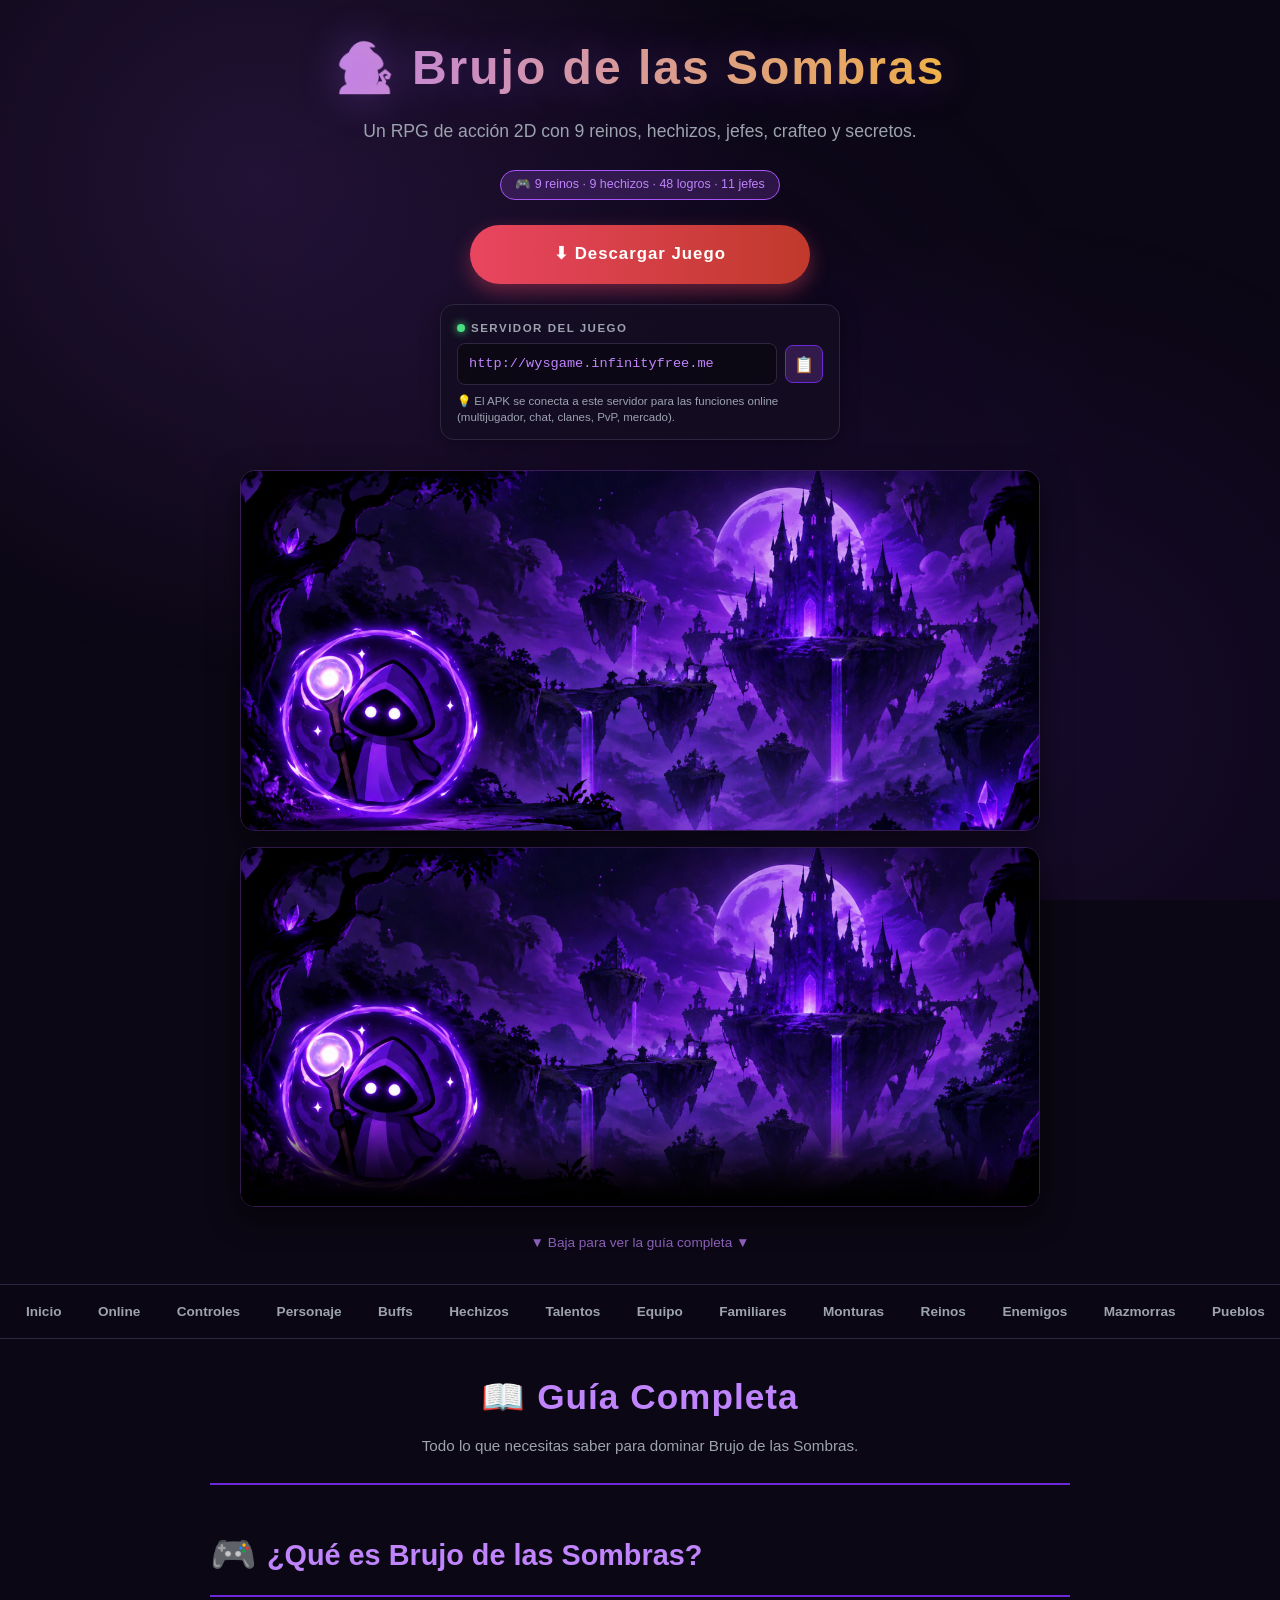
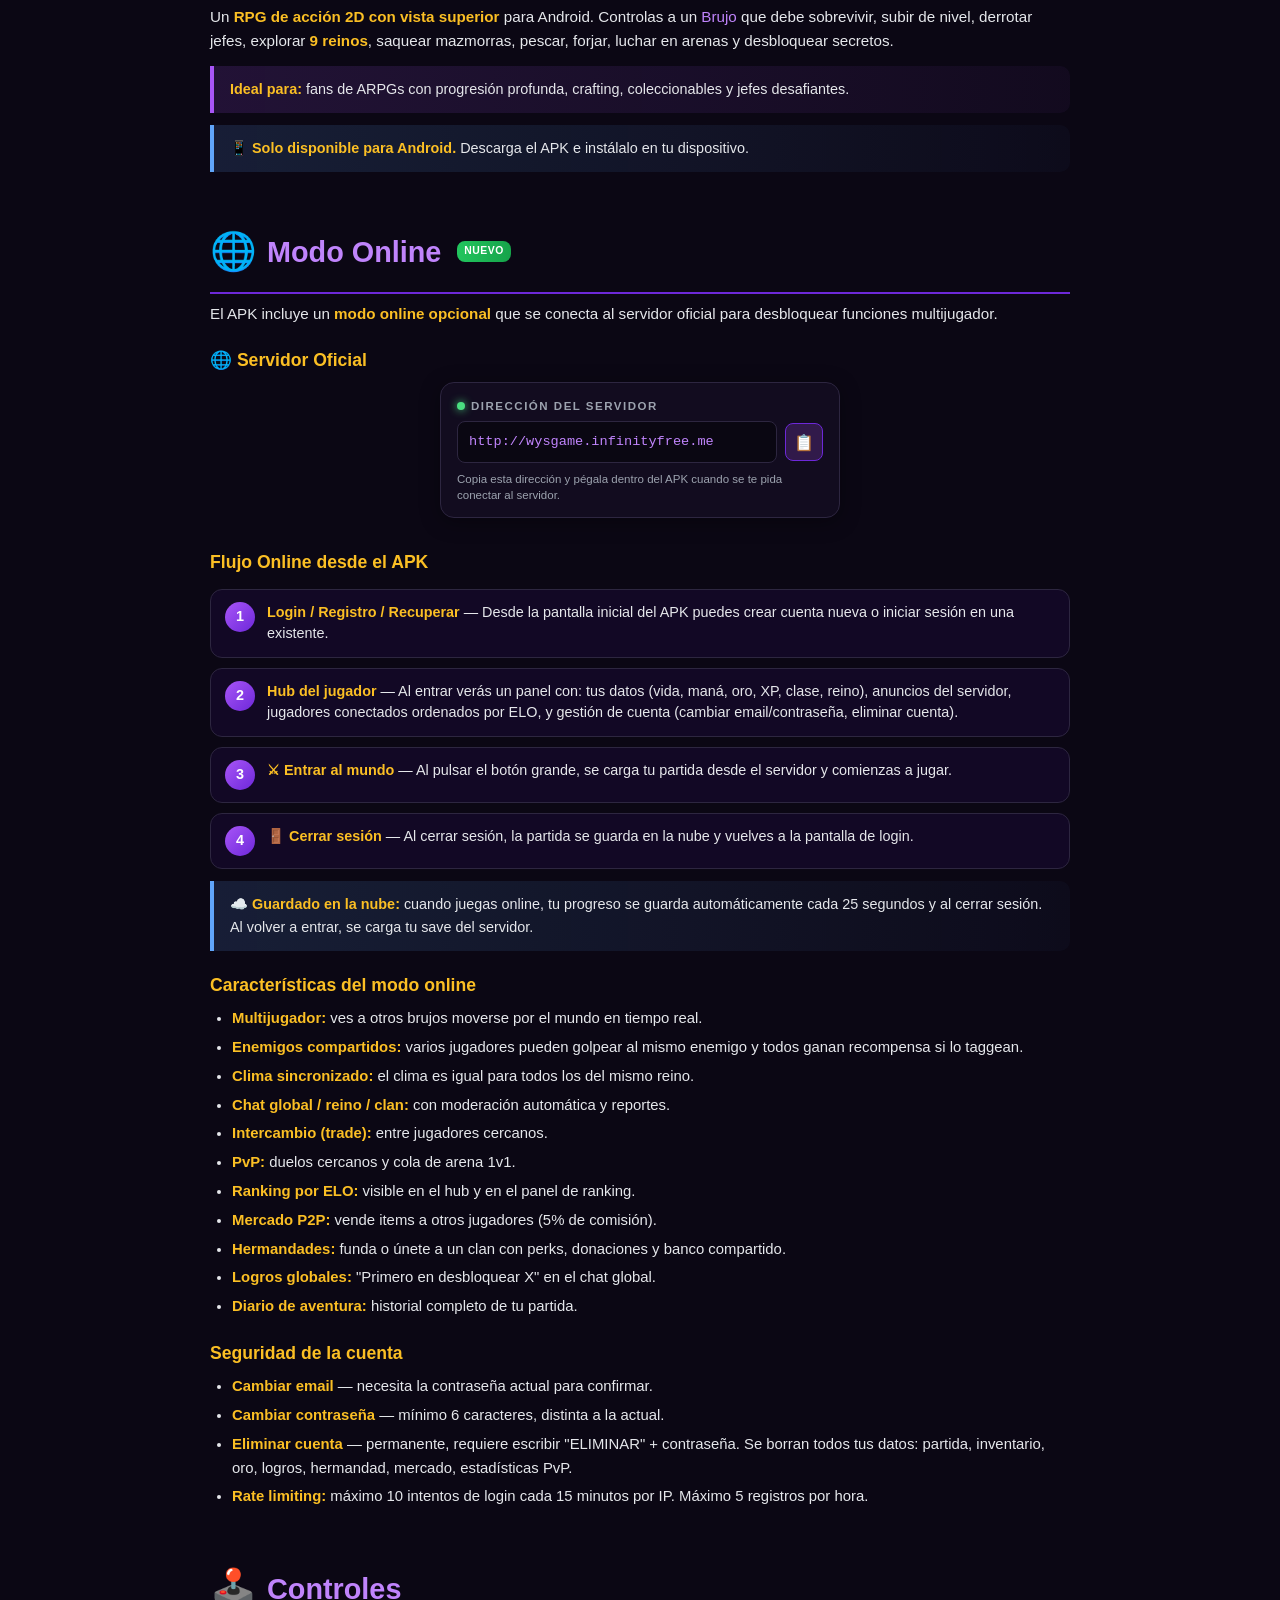
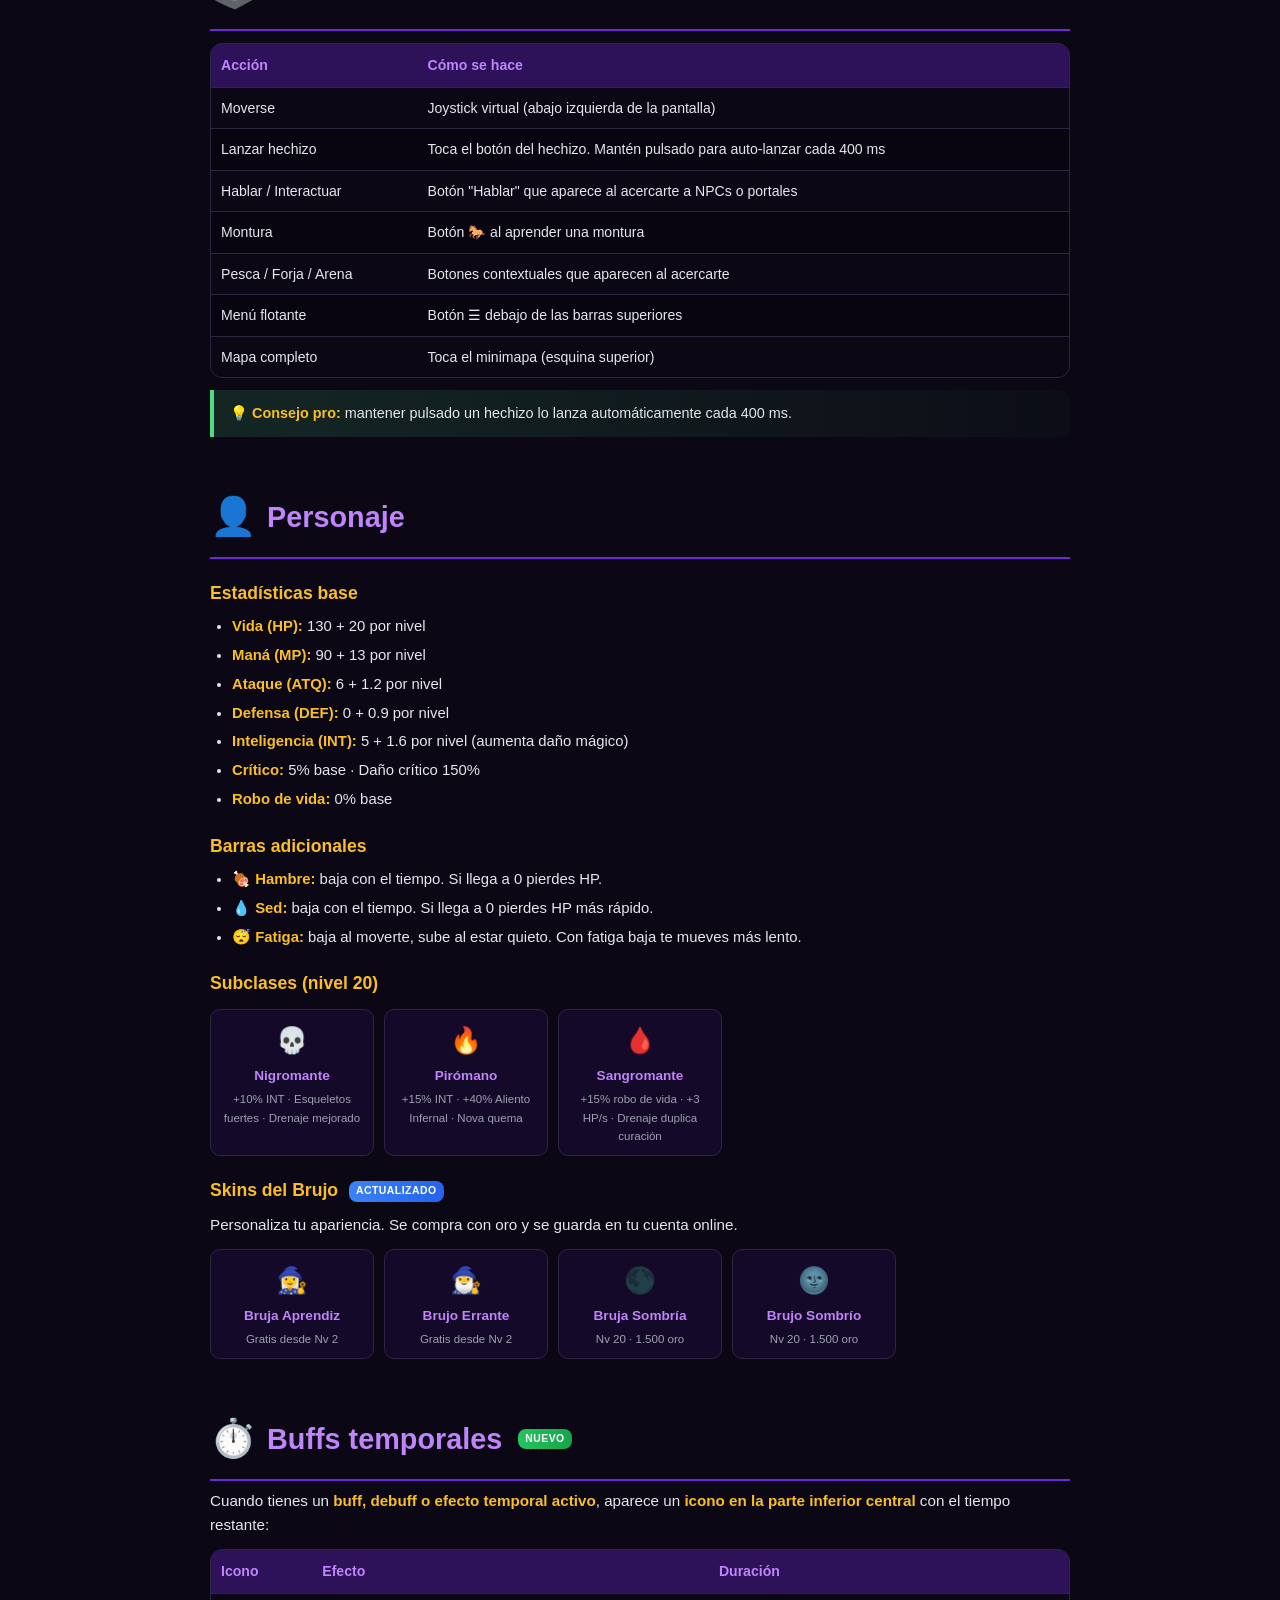
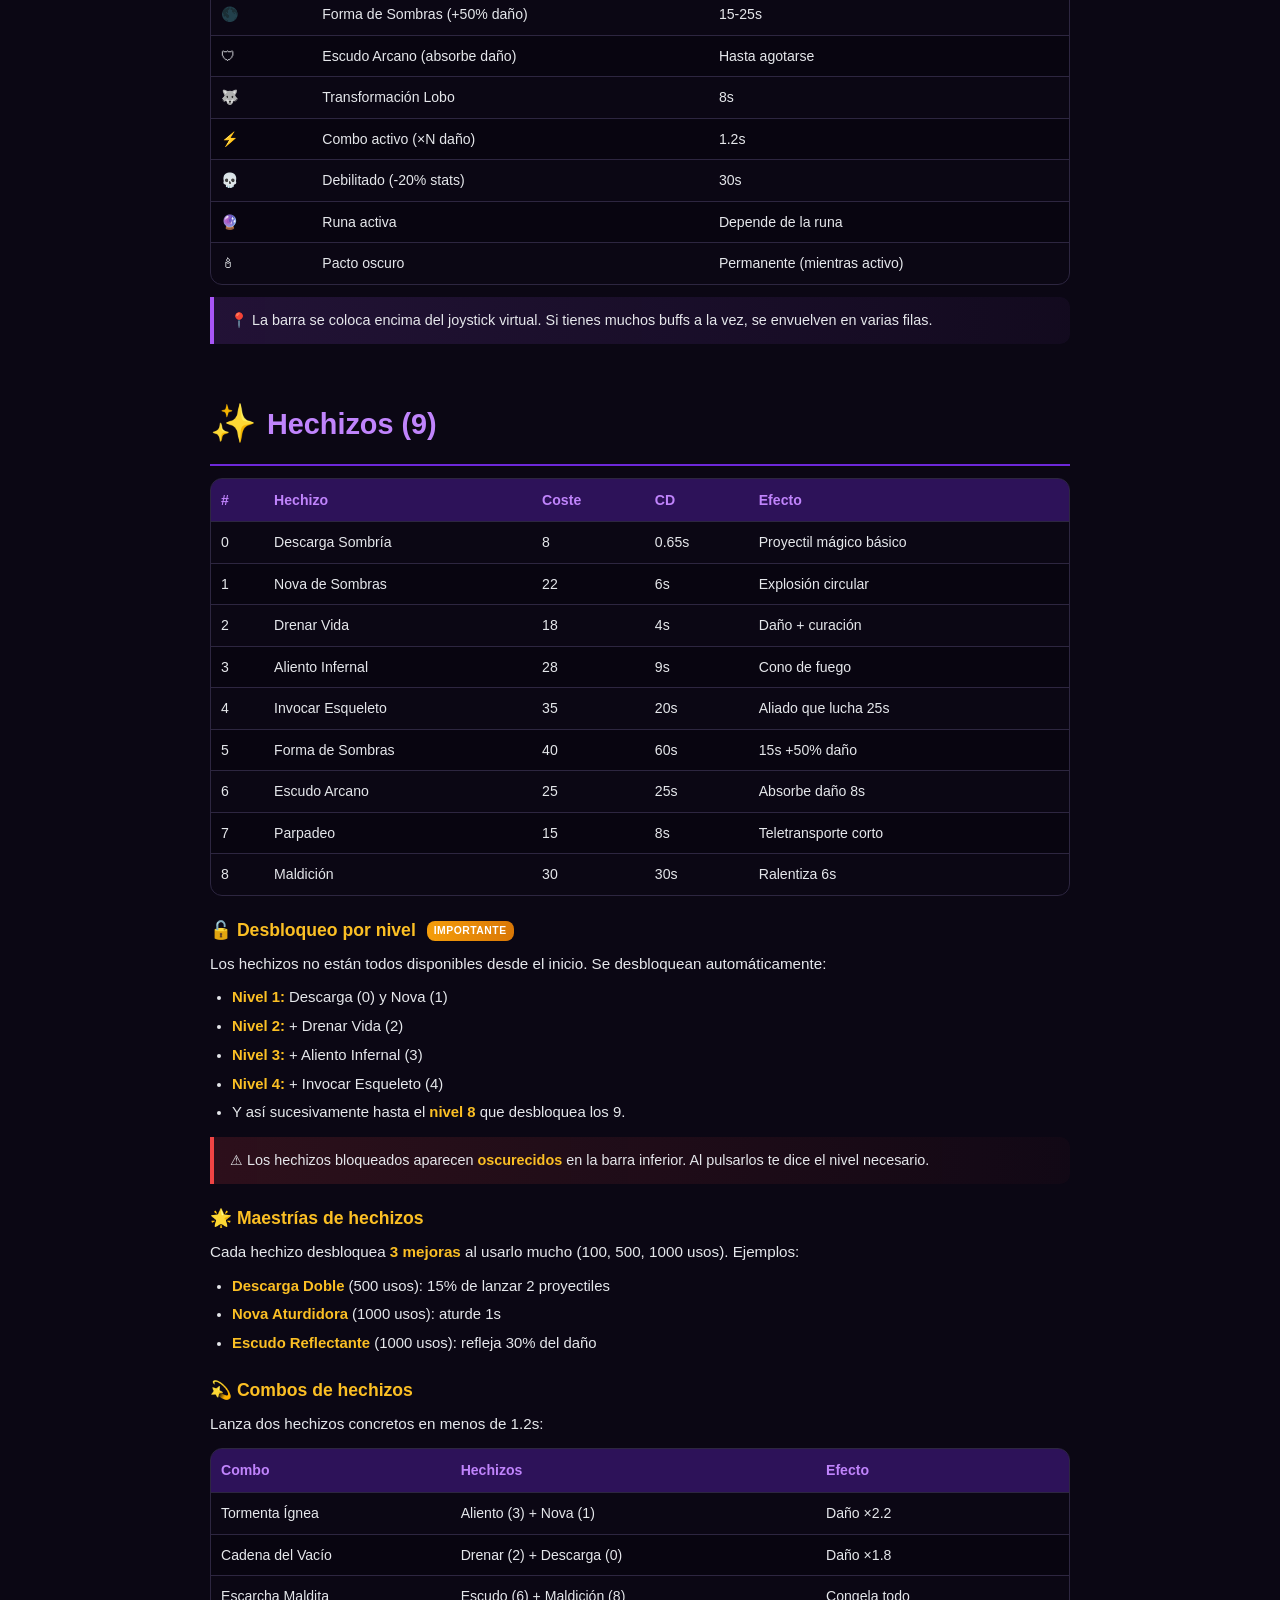
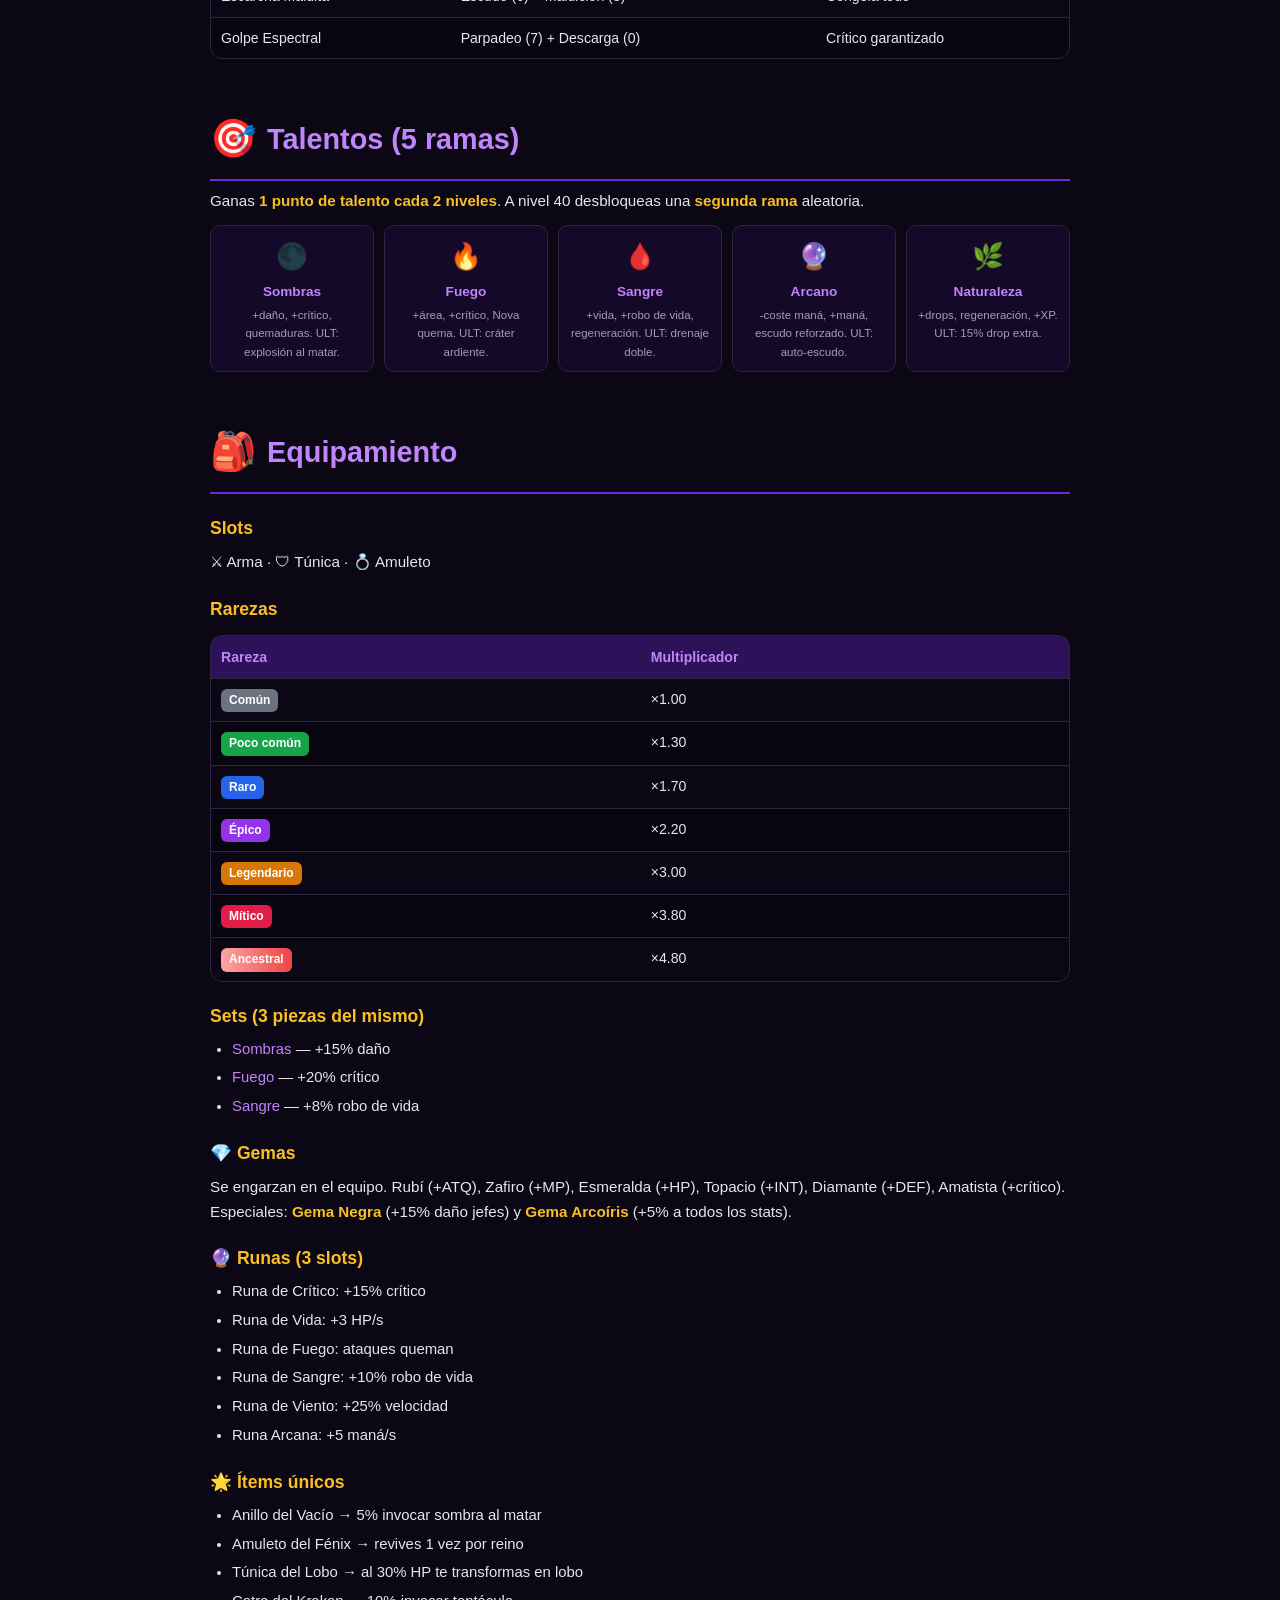
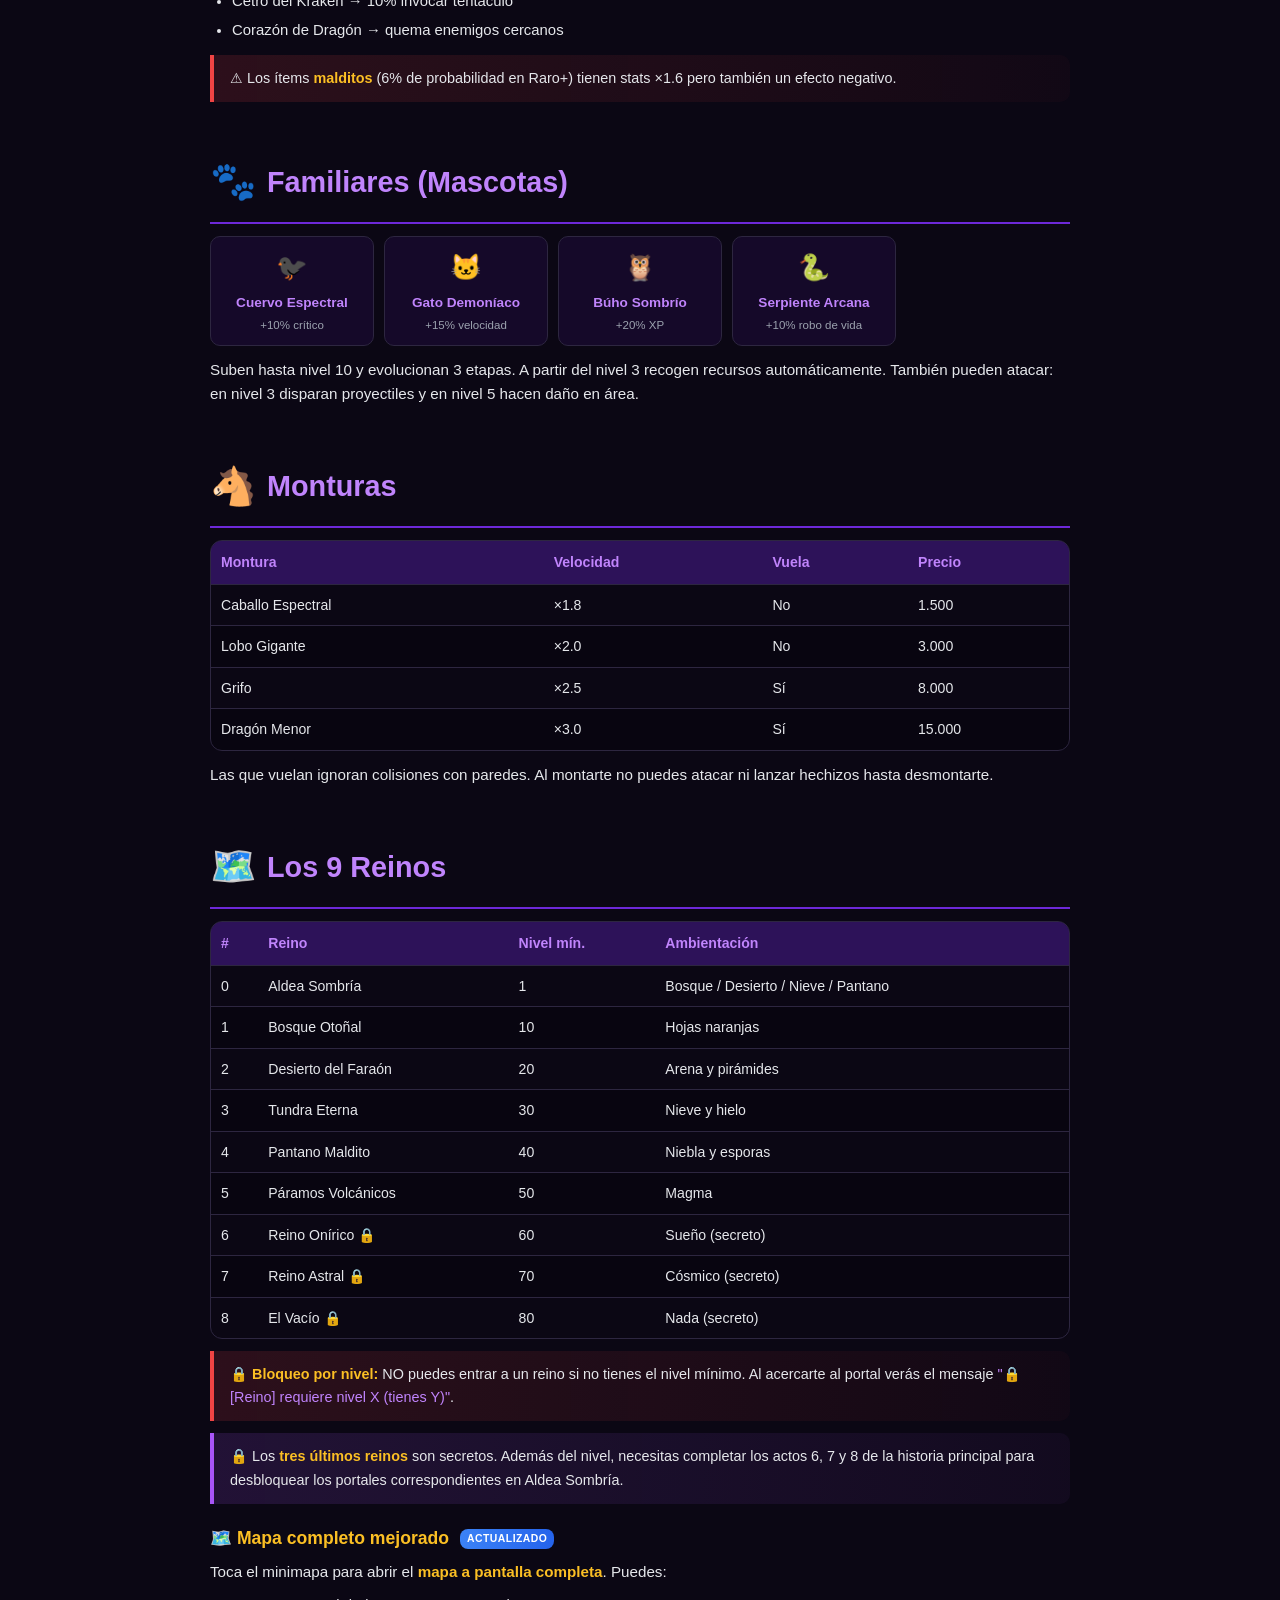
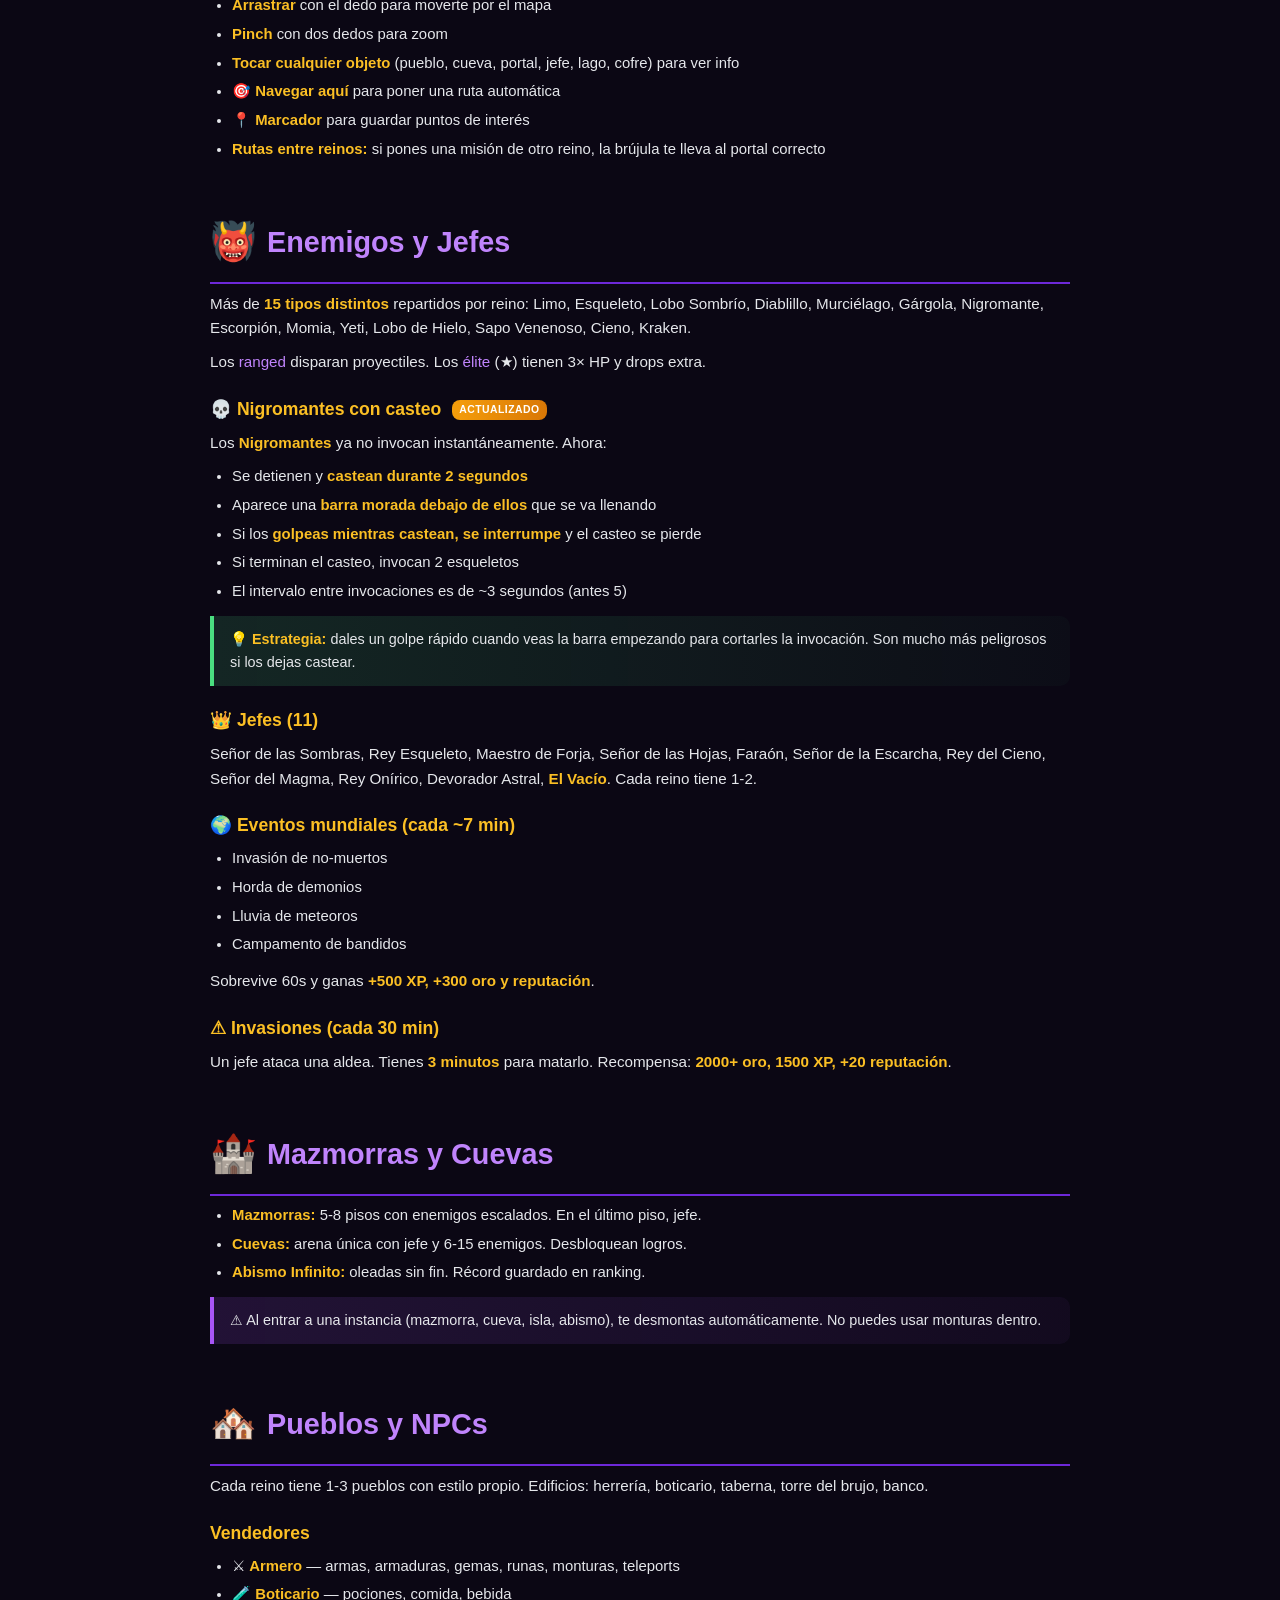
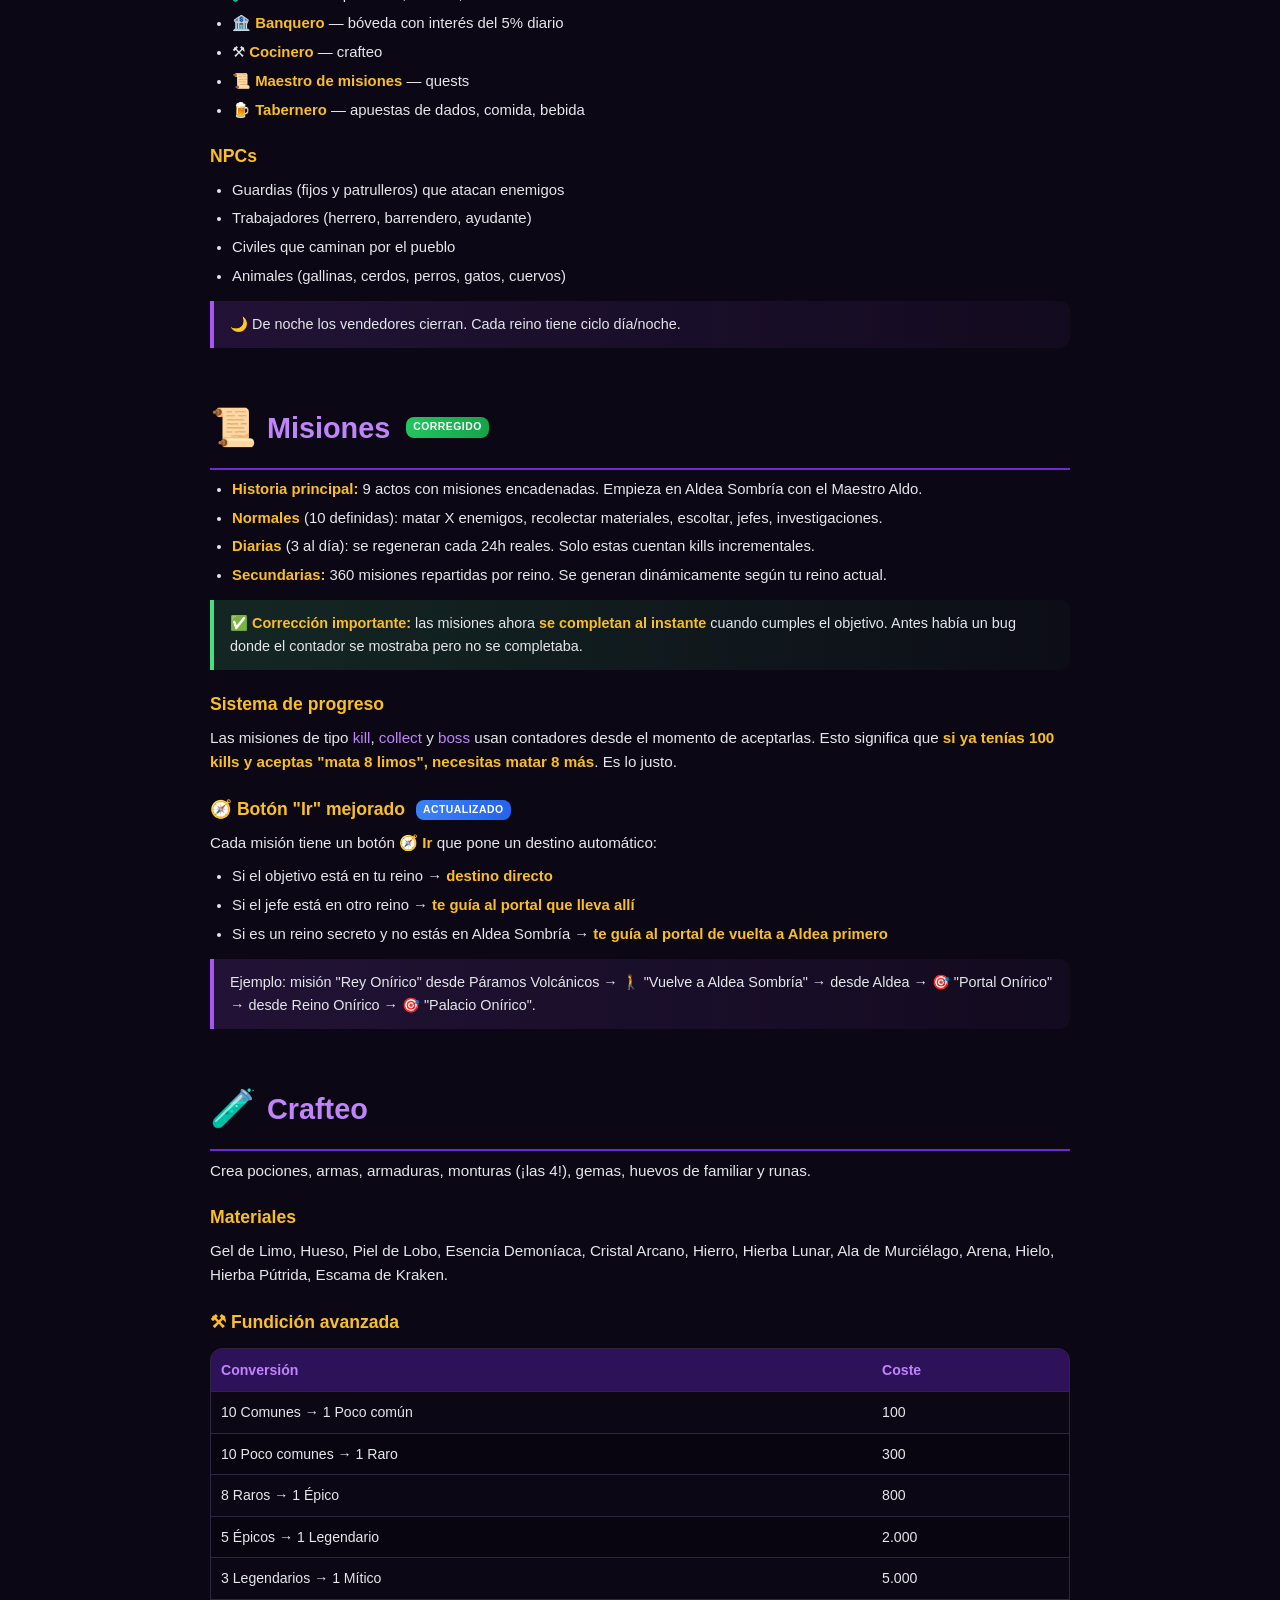
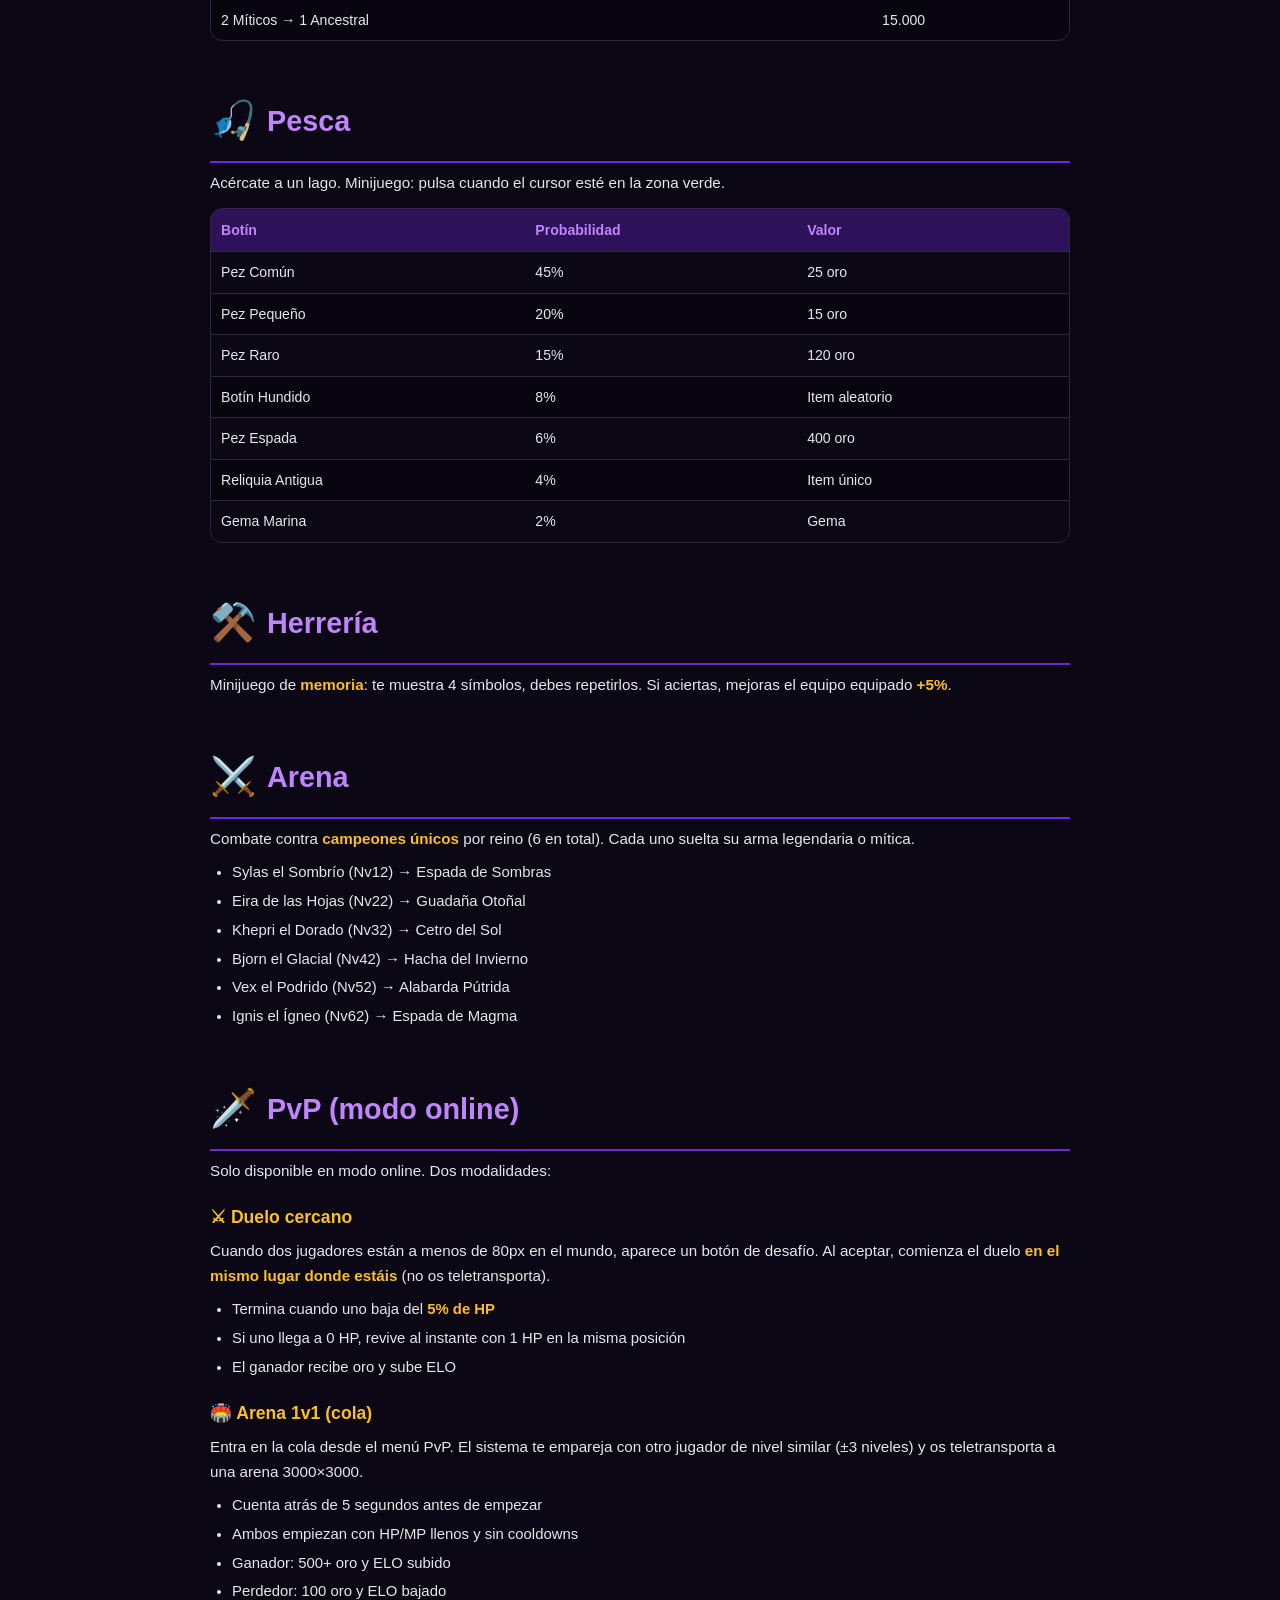
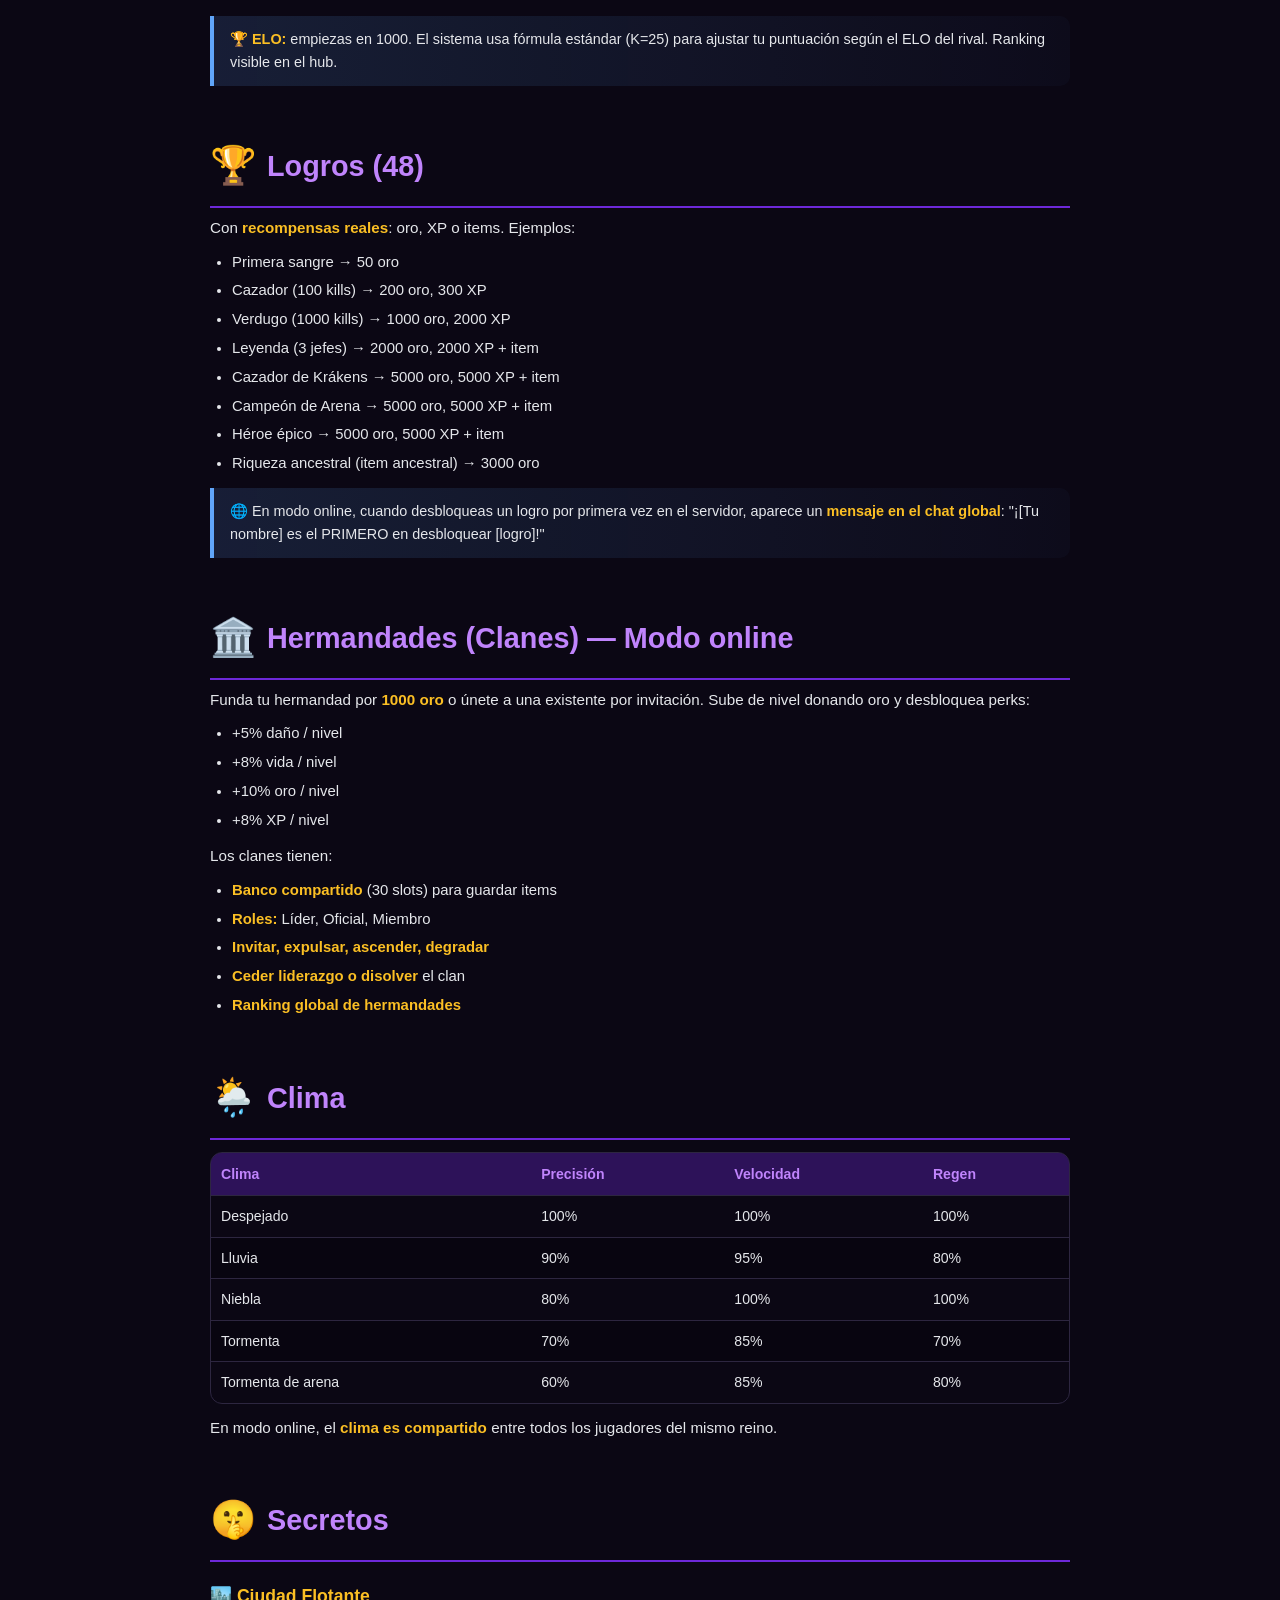
==== commit ae240cd7: "Update Index.html" ====
--- a/WarlokGame/Guía/Index.html
+++ b/WarlokGame/Guía/Index.html
@@ -625,7 +625,7 @@
     <p class="subtitle">Un RPG de acción 2D con 9 reinos, hechizos, jefes, crafteo y secretos.</p>
     <div class="badge">🎮 9 reinos · 9 hechizos · 48 logros · 11 jefes</div>
 
-    <a class="btn-download" href="../../apks/WarlokGame.apk" download>⬇ Descargar Juego</a>
+    <a class="btn-download" href=".././apks/WarlokGame.apk" download>⬇ Descargar Juego</a>
 
     <!-- SERVIDOR -->
     <div class="server-info">
@@ -1503,4 +1503,4 @@
 </script>
 
 </body>
-</html>+</html>
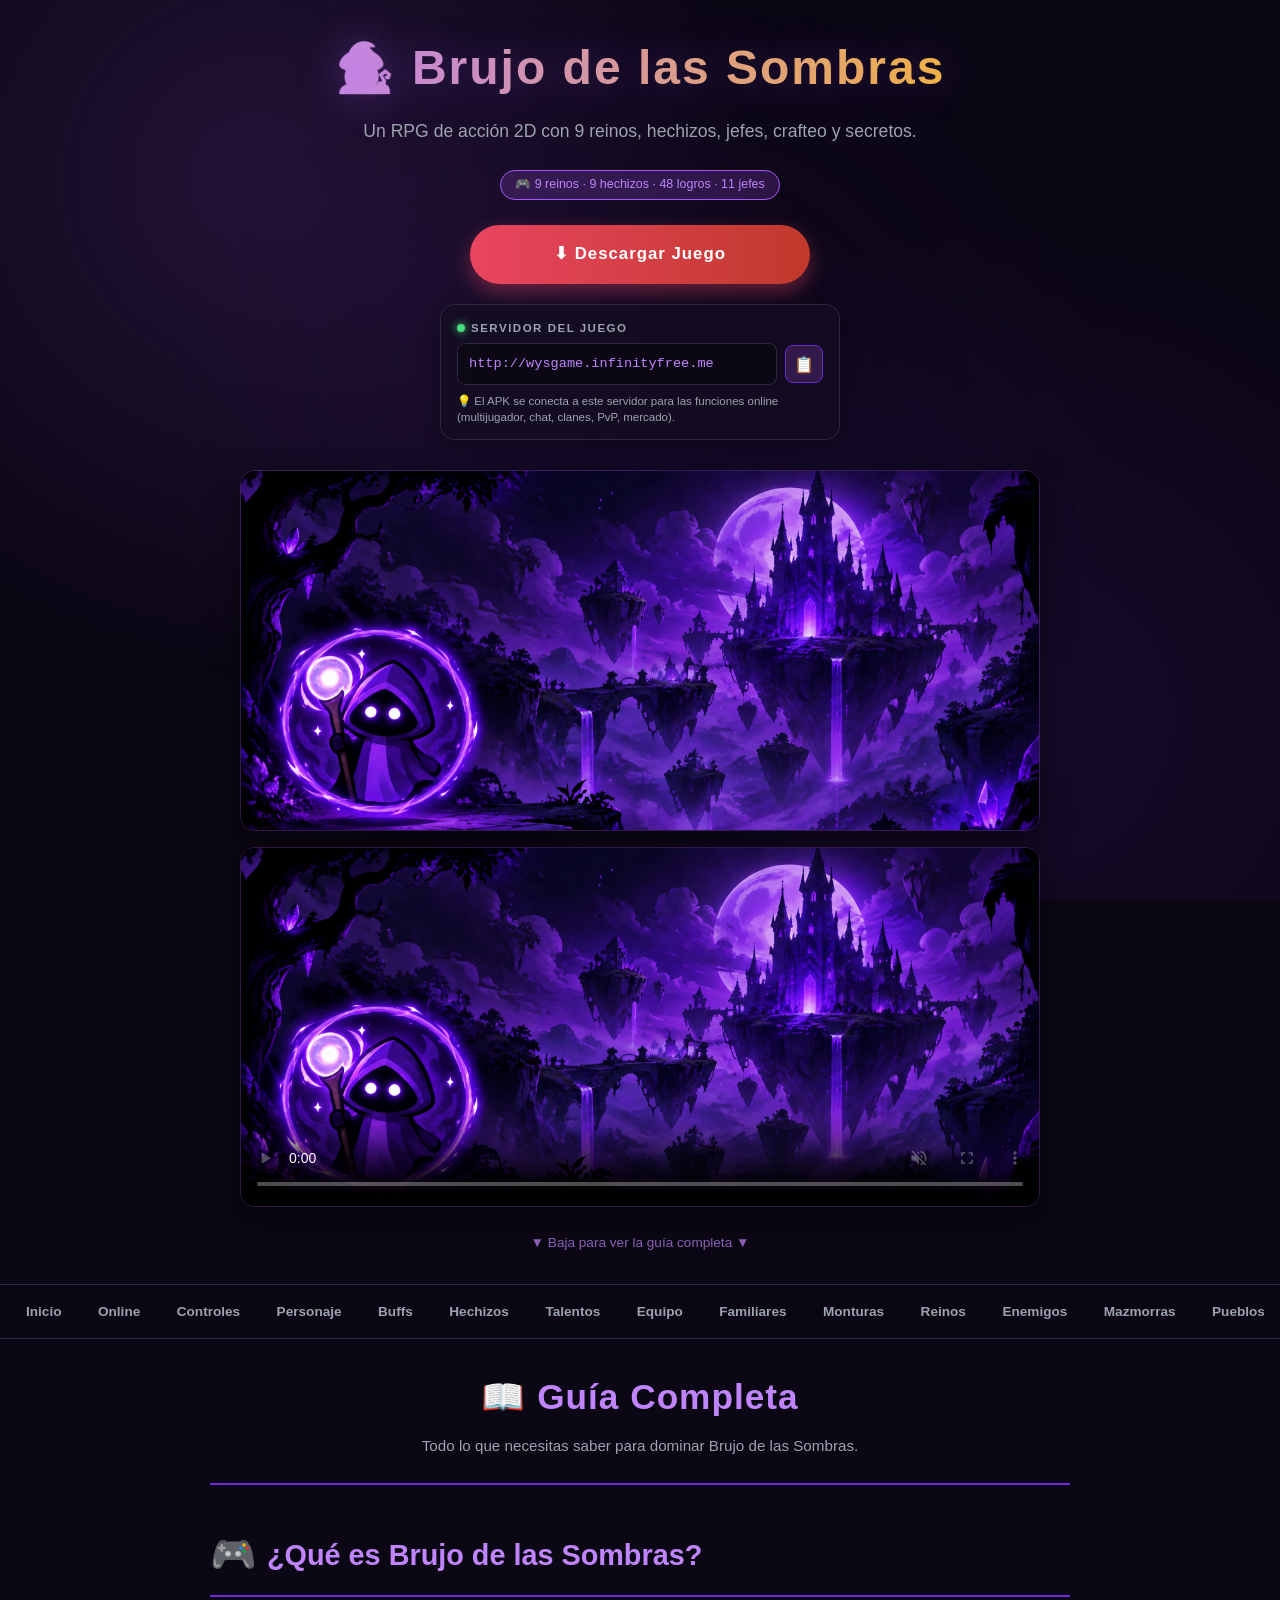
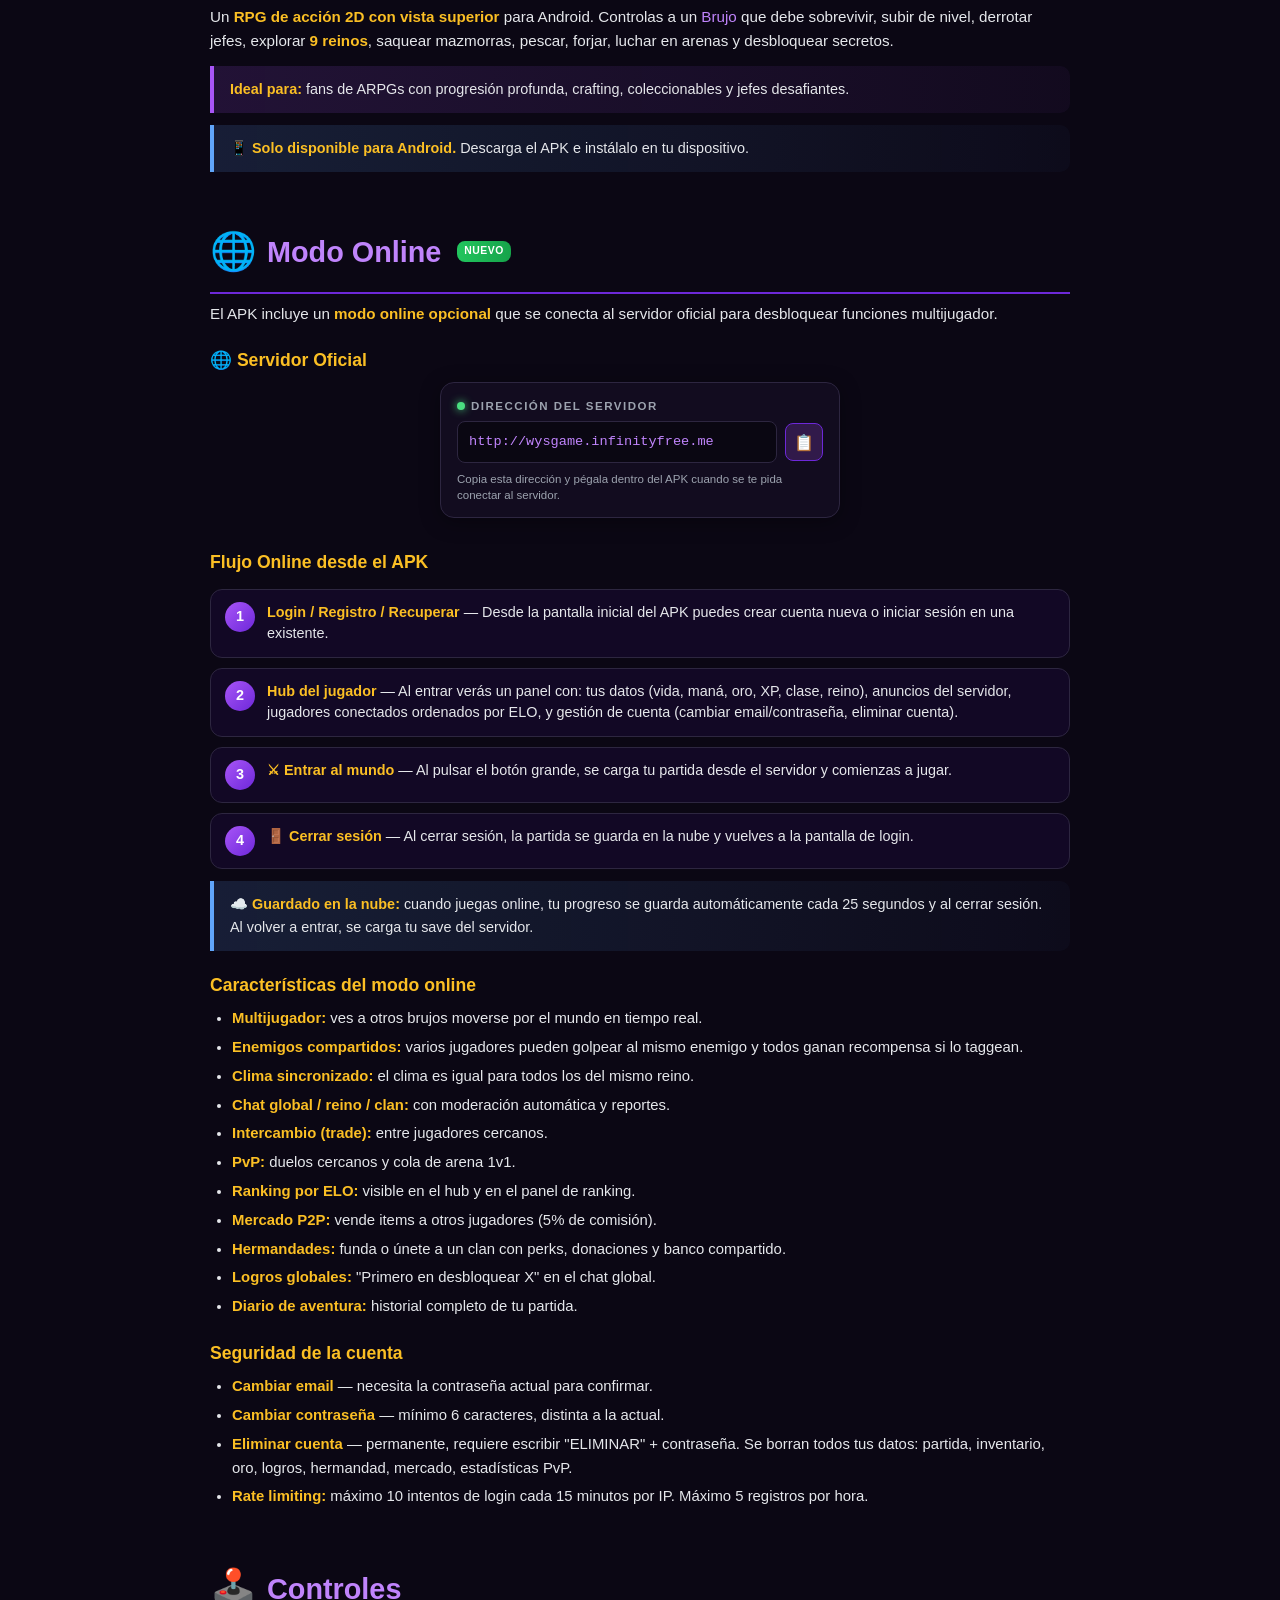
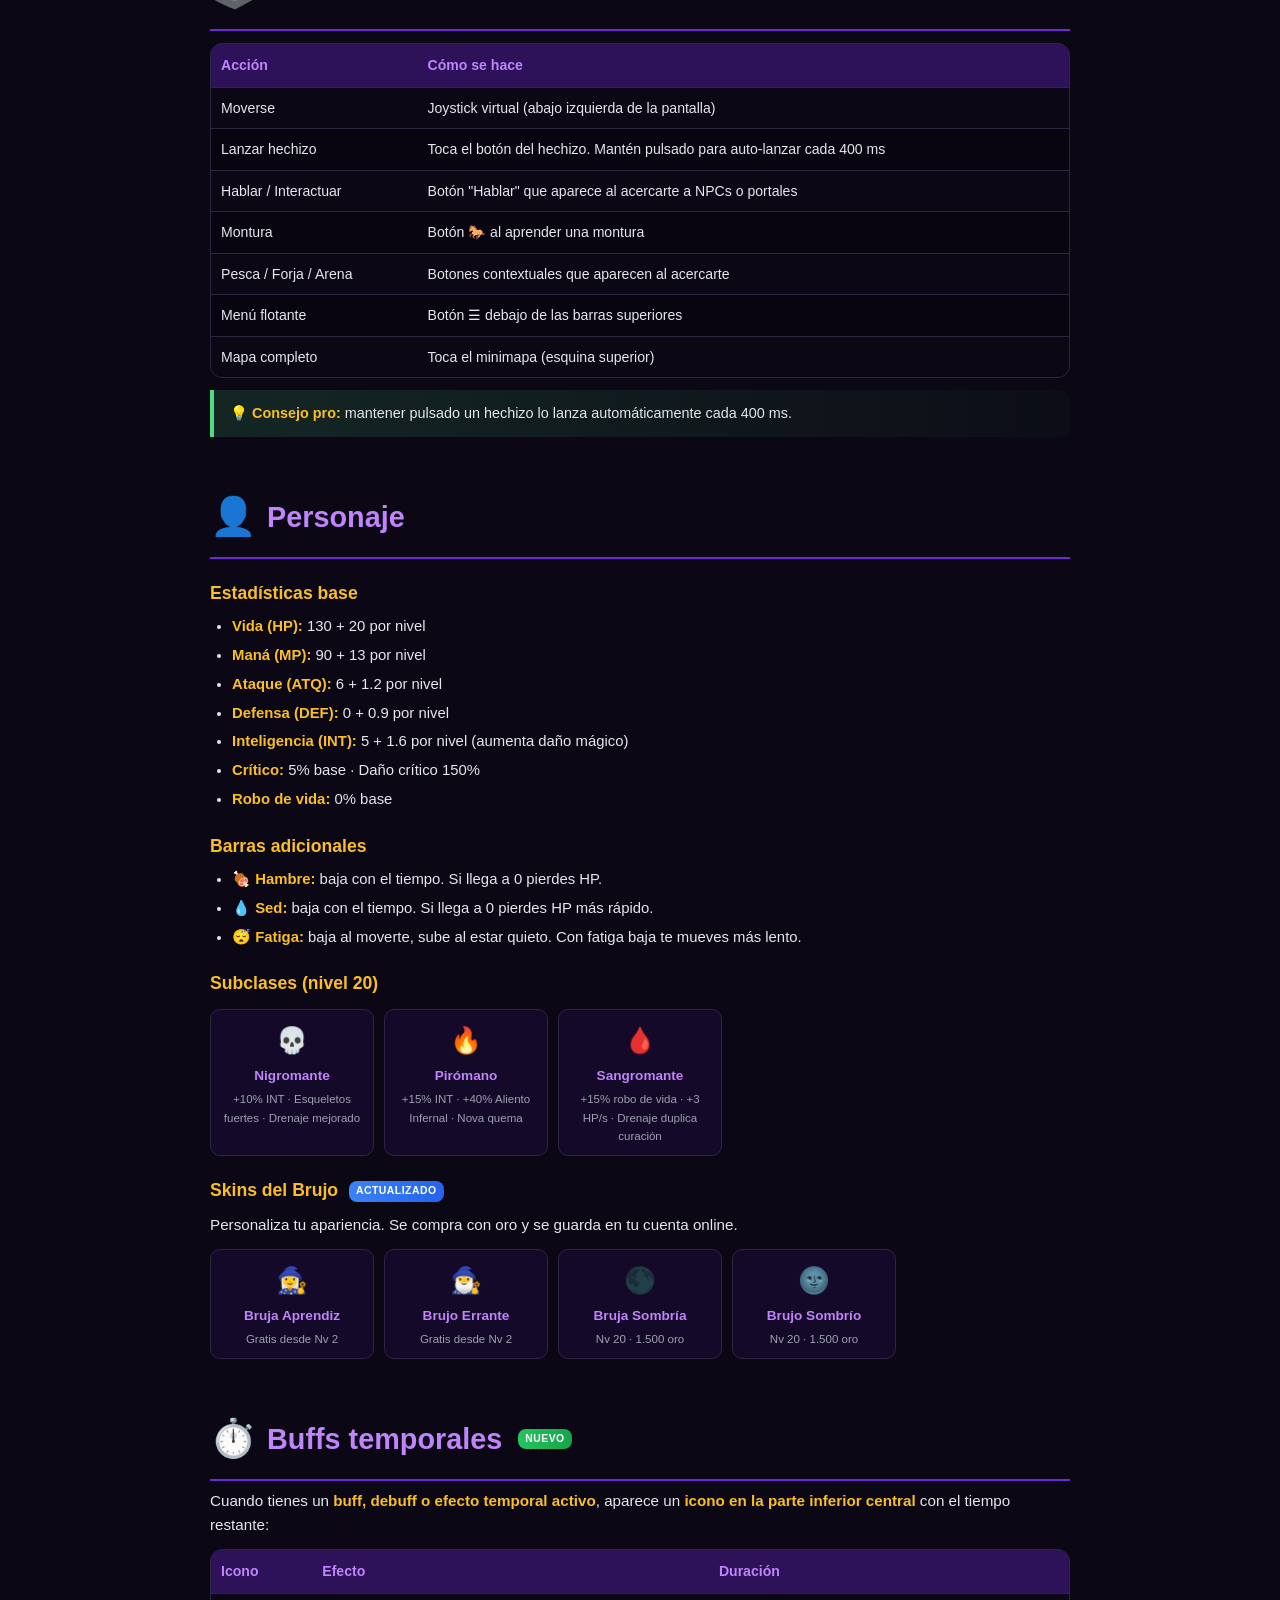
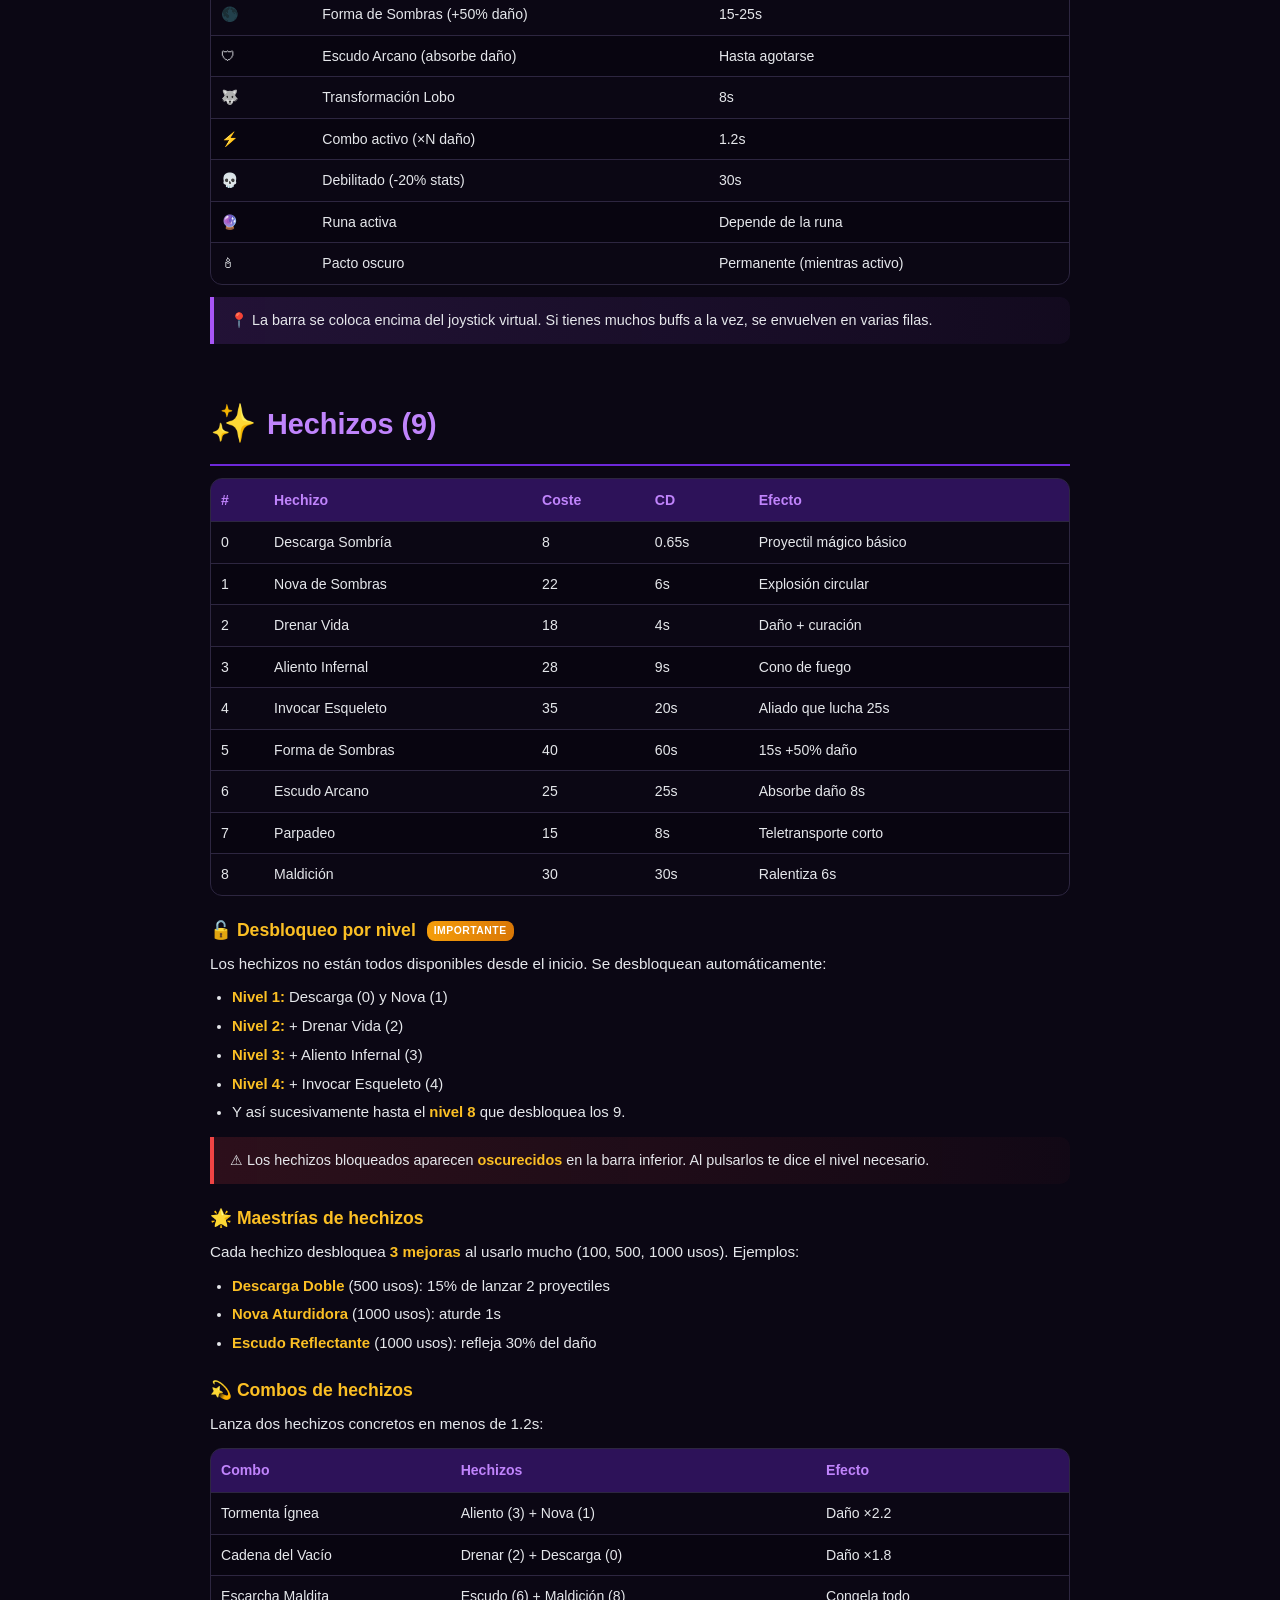
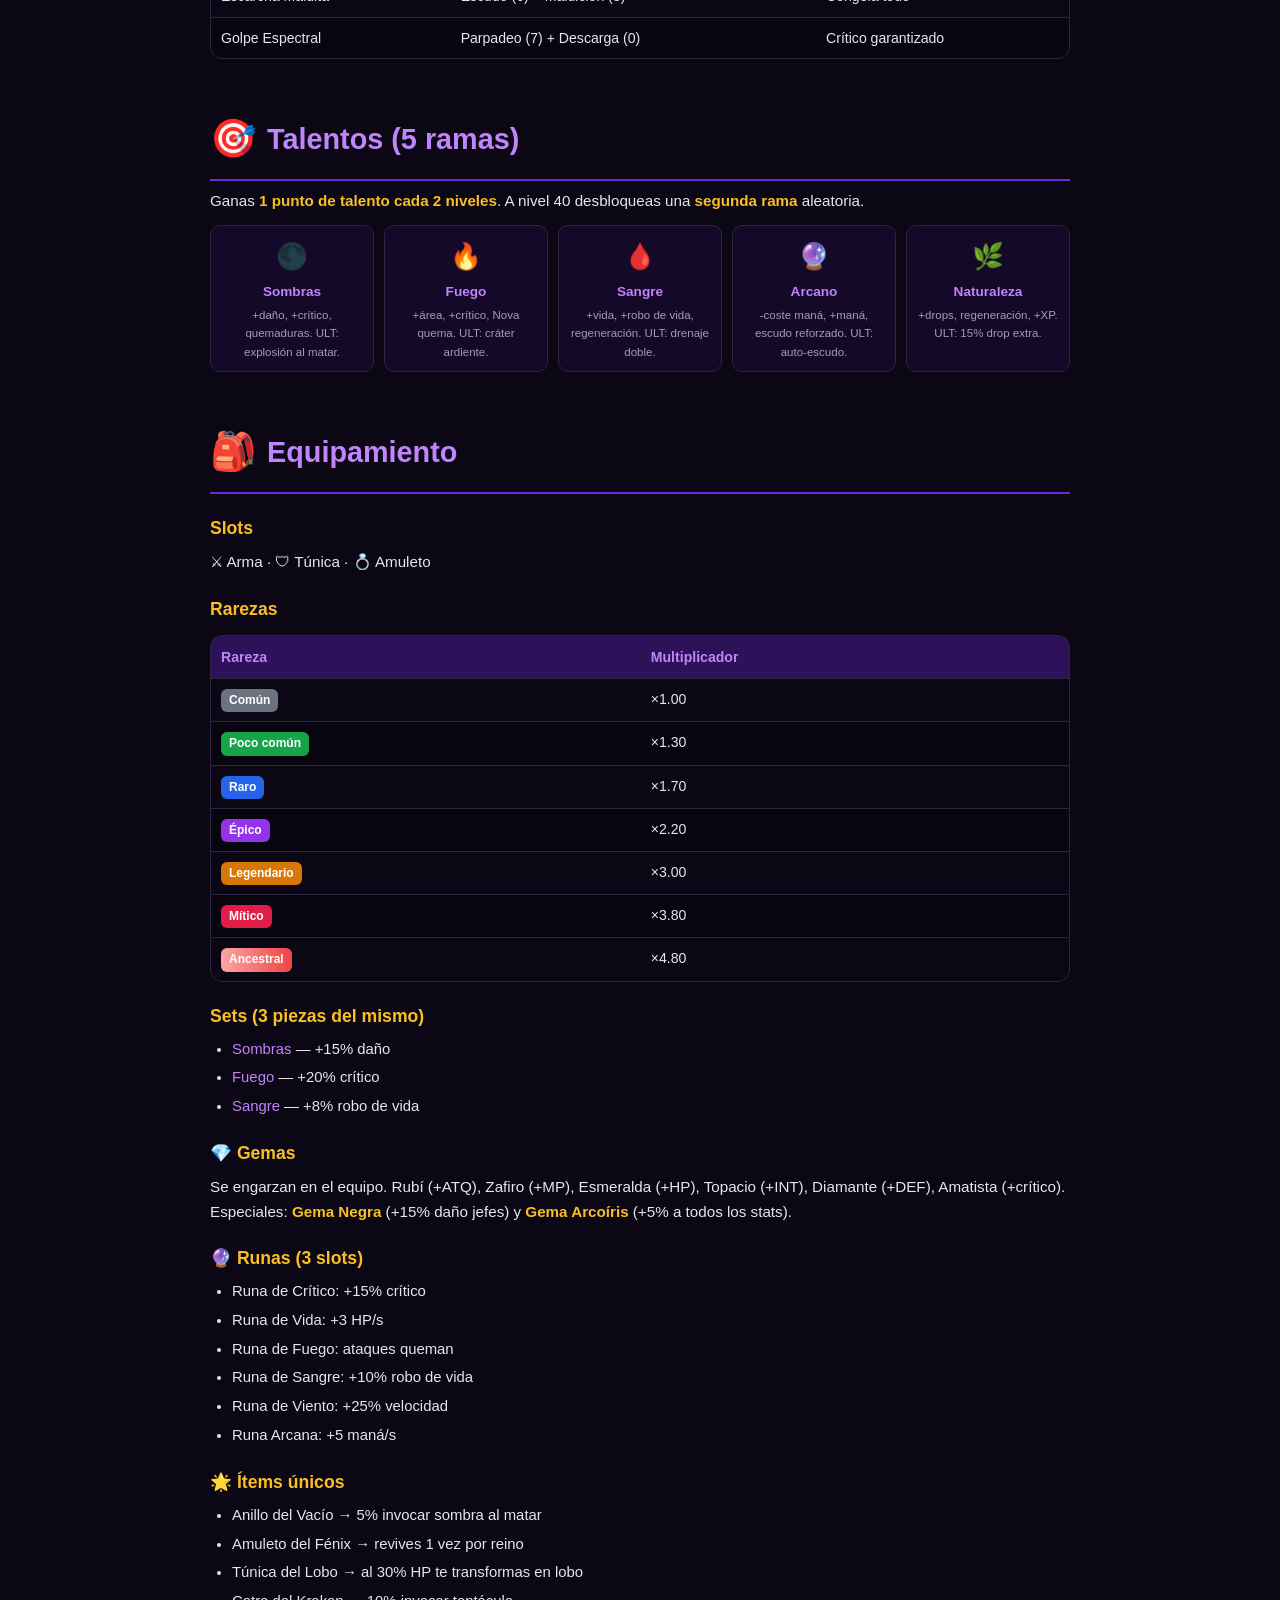
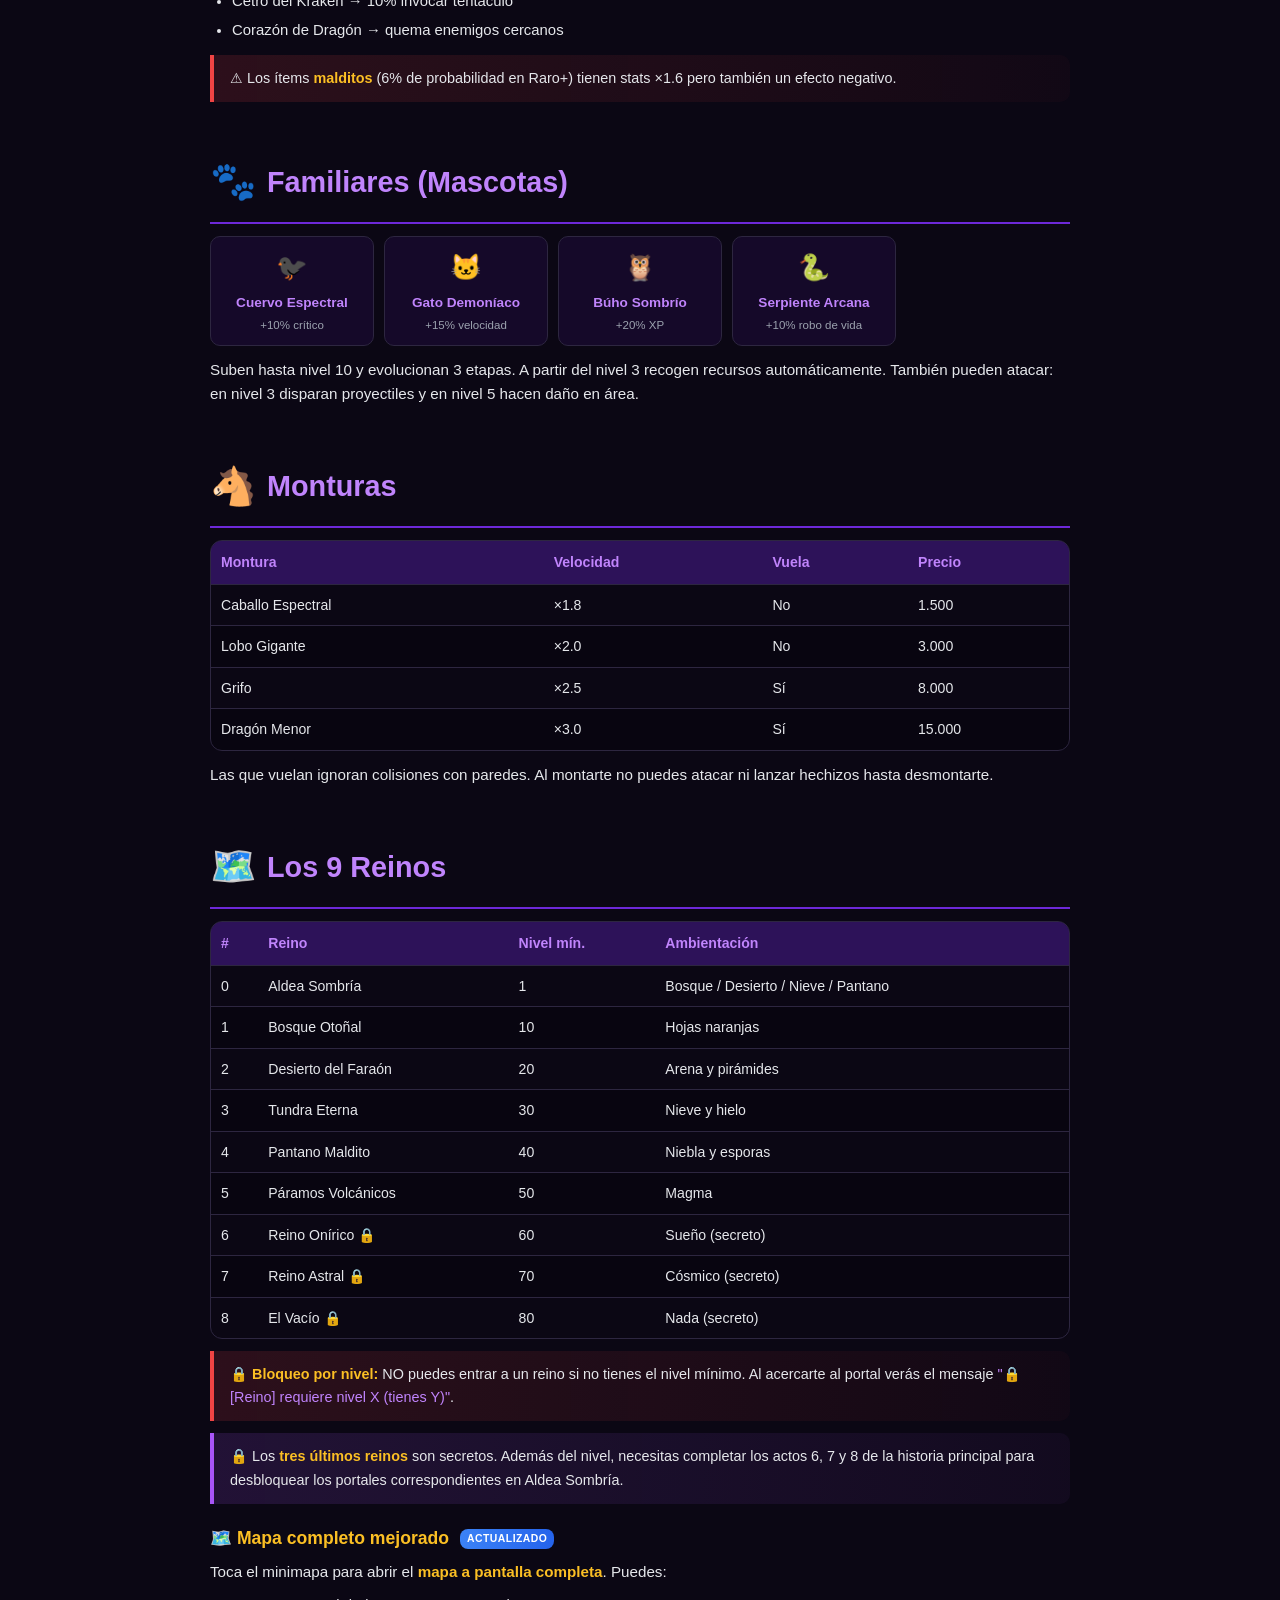
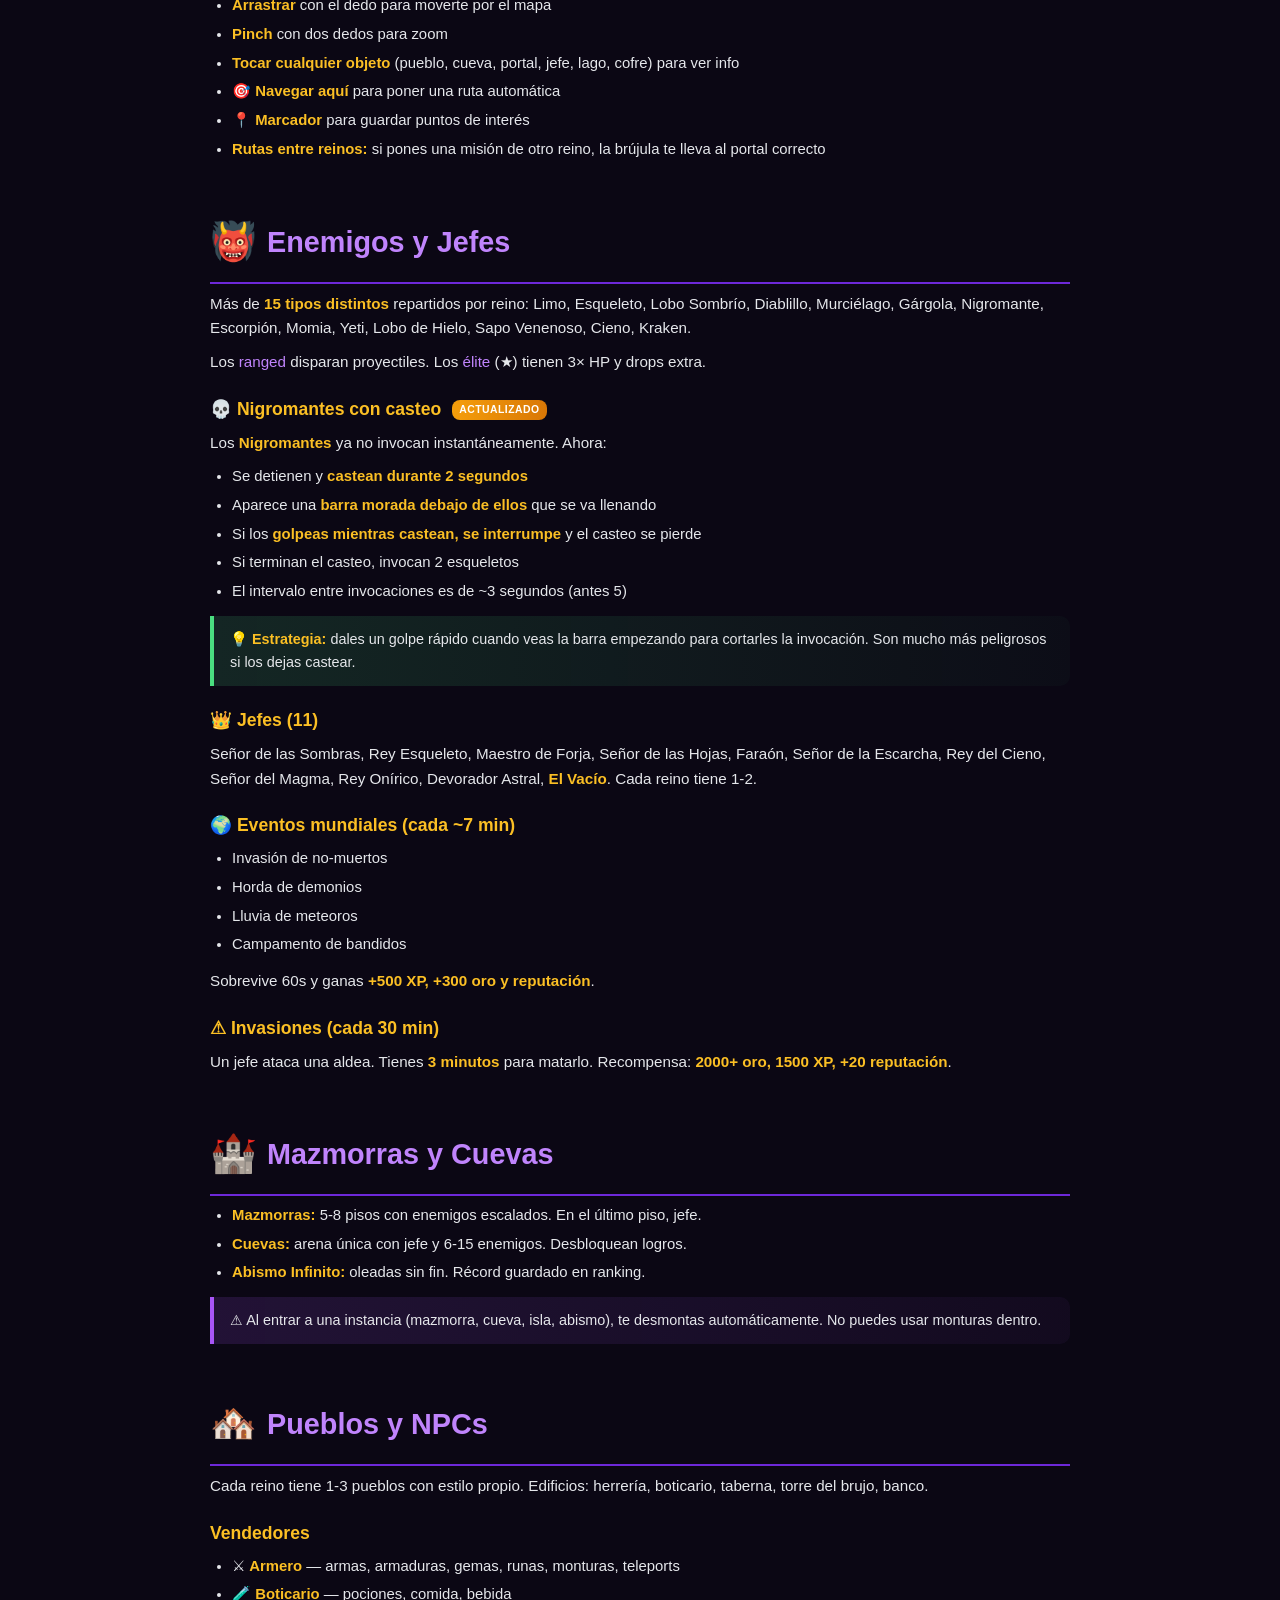
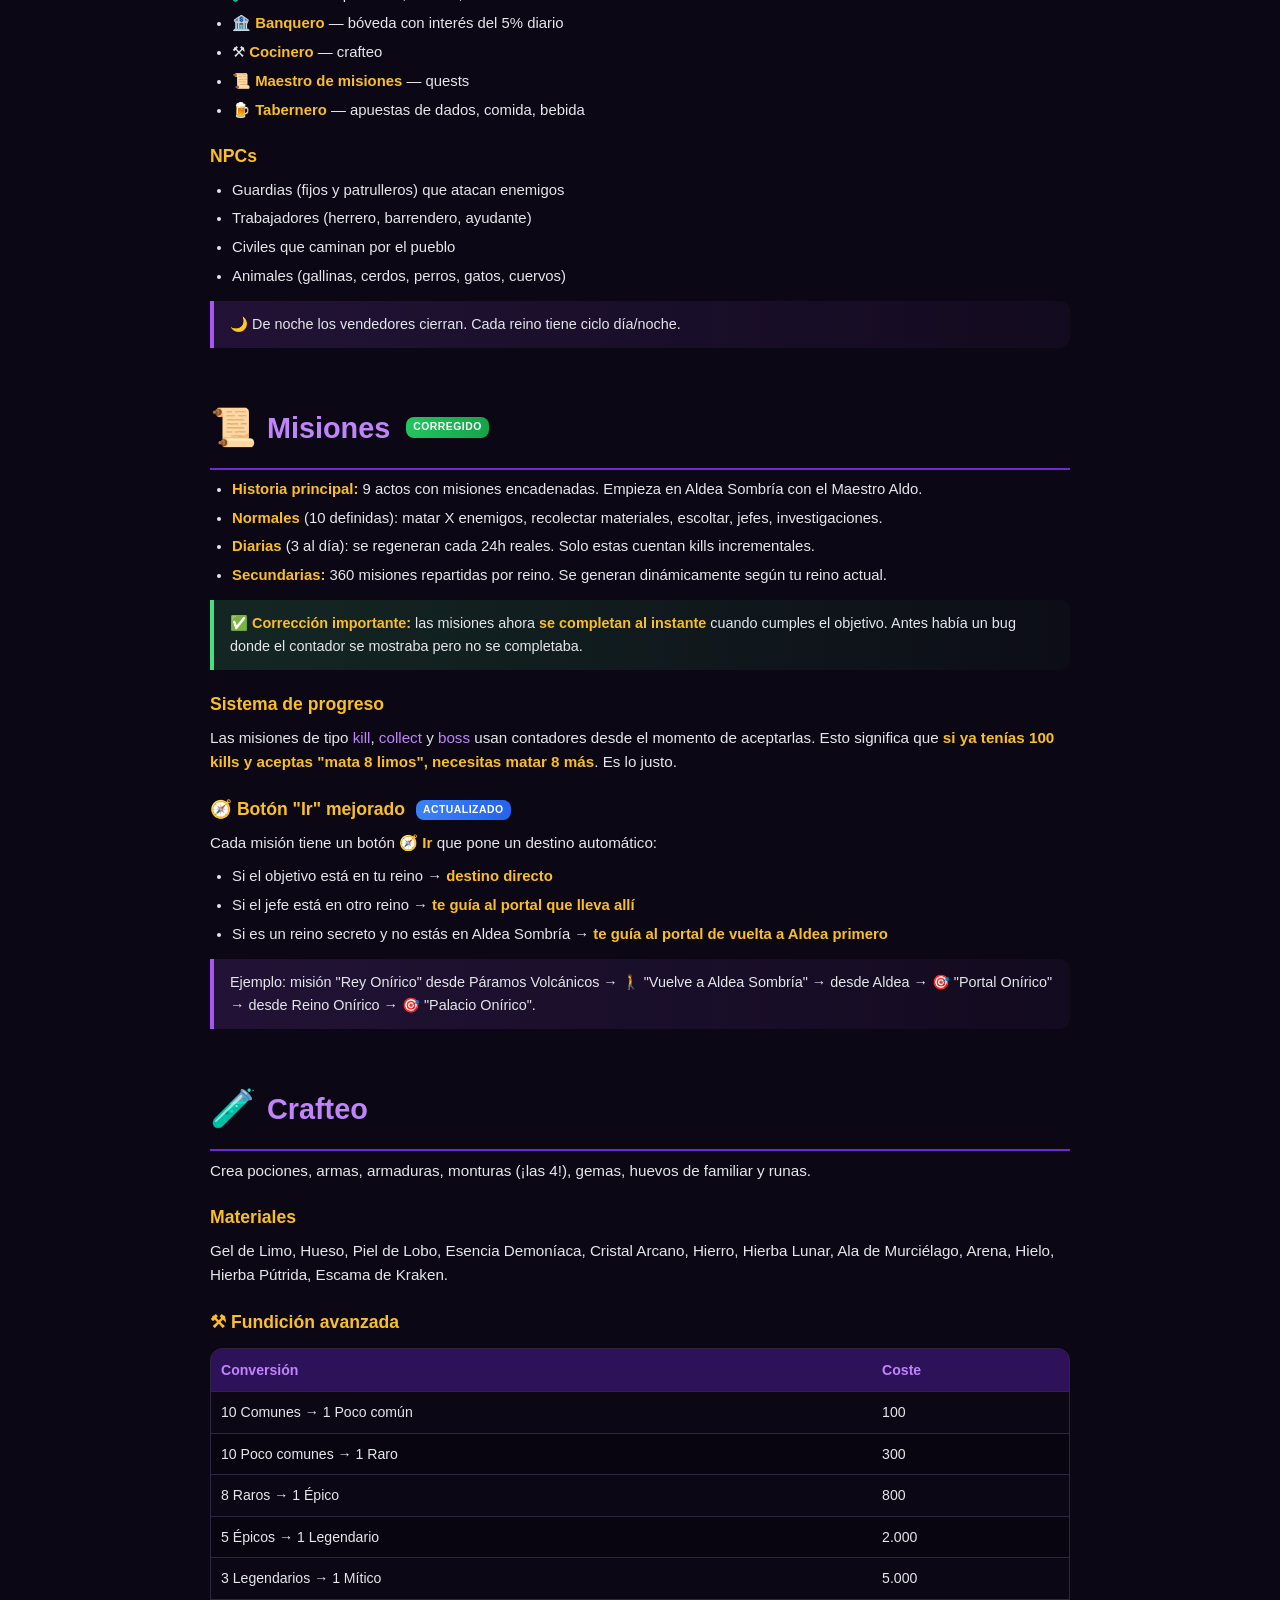
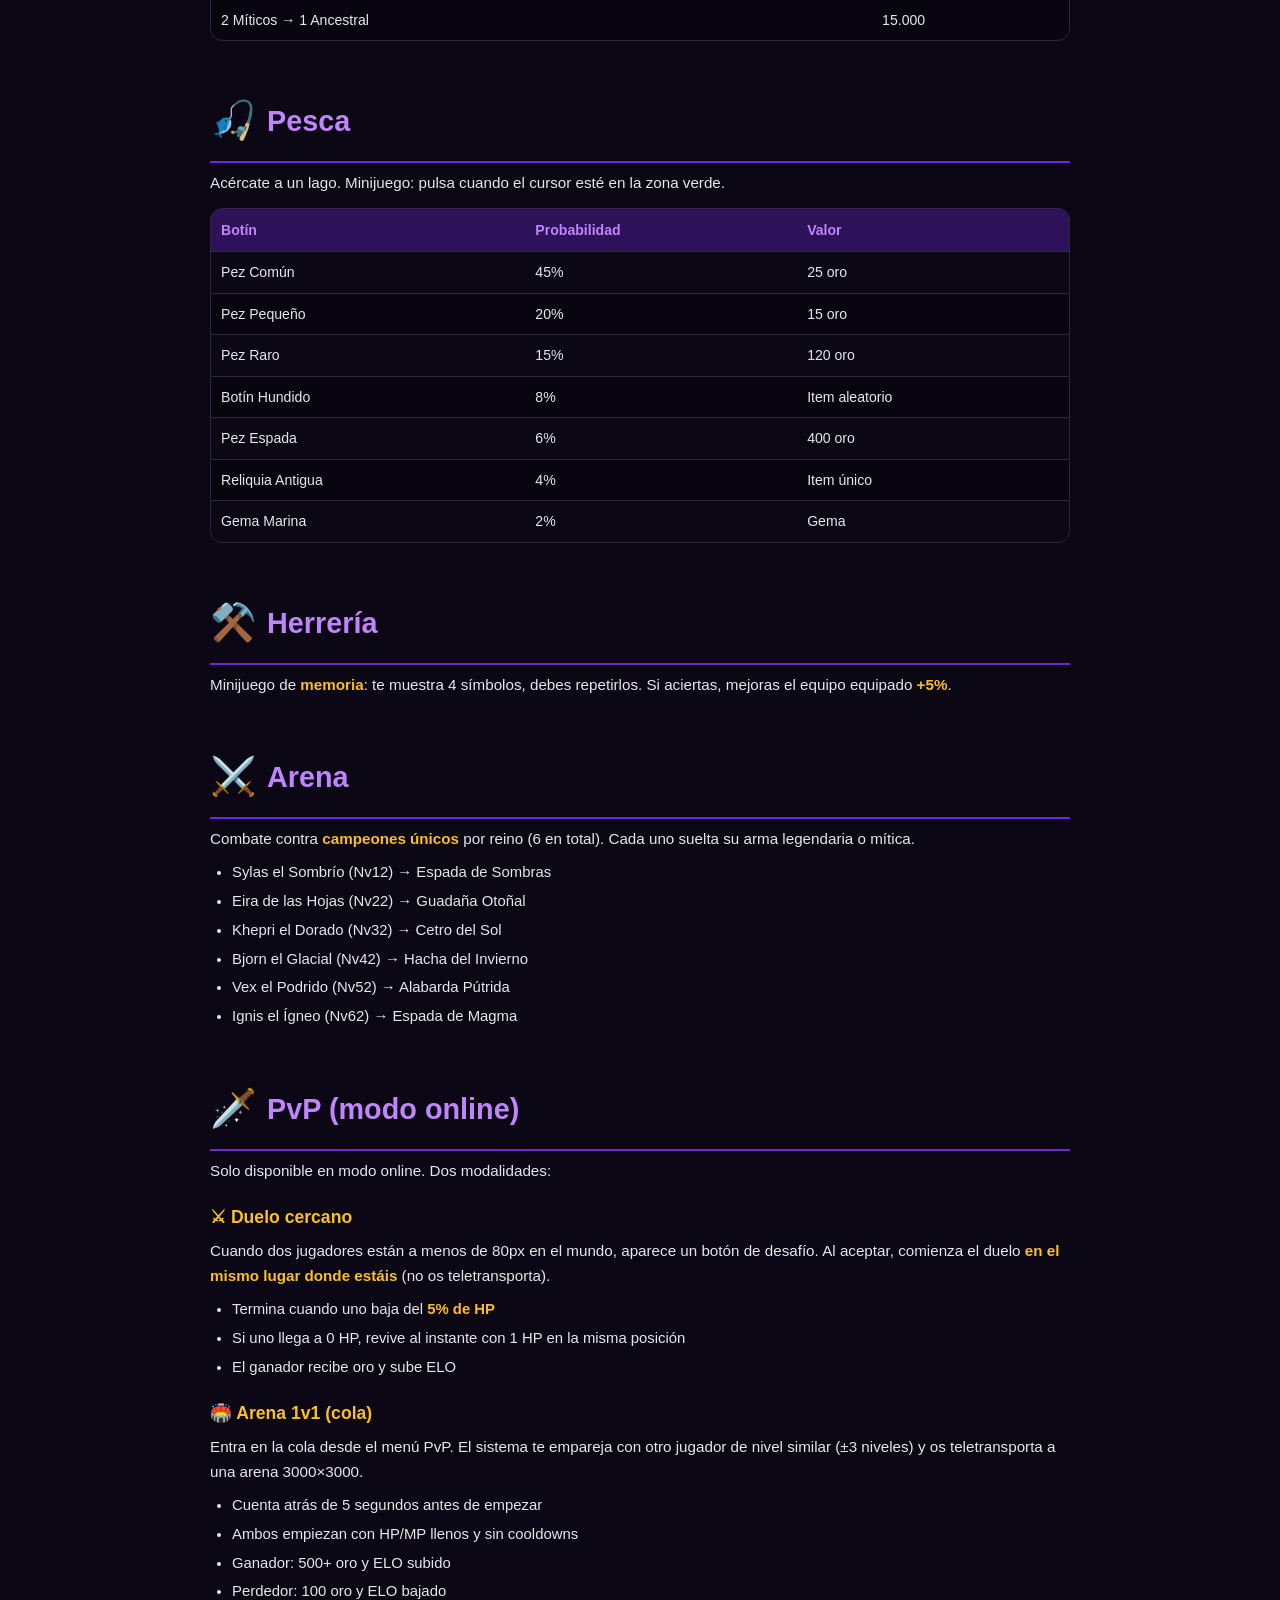
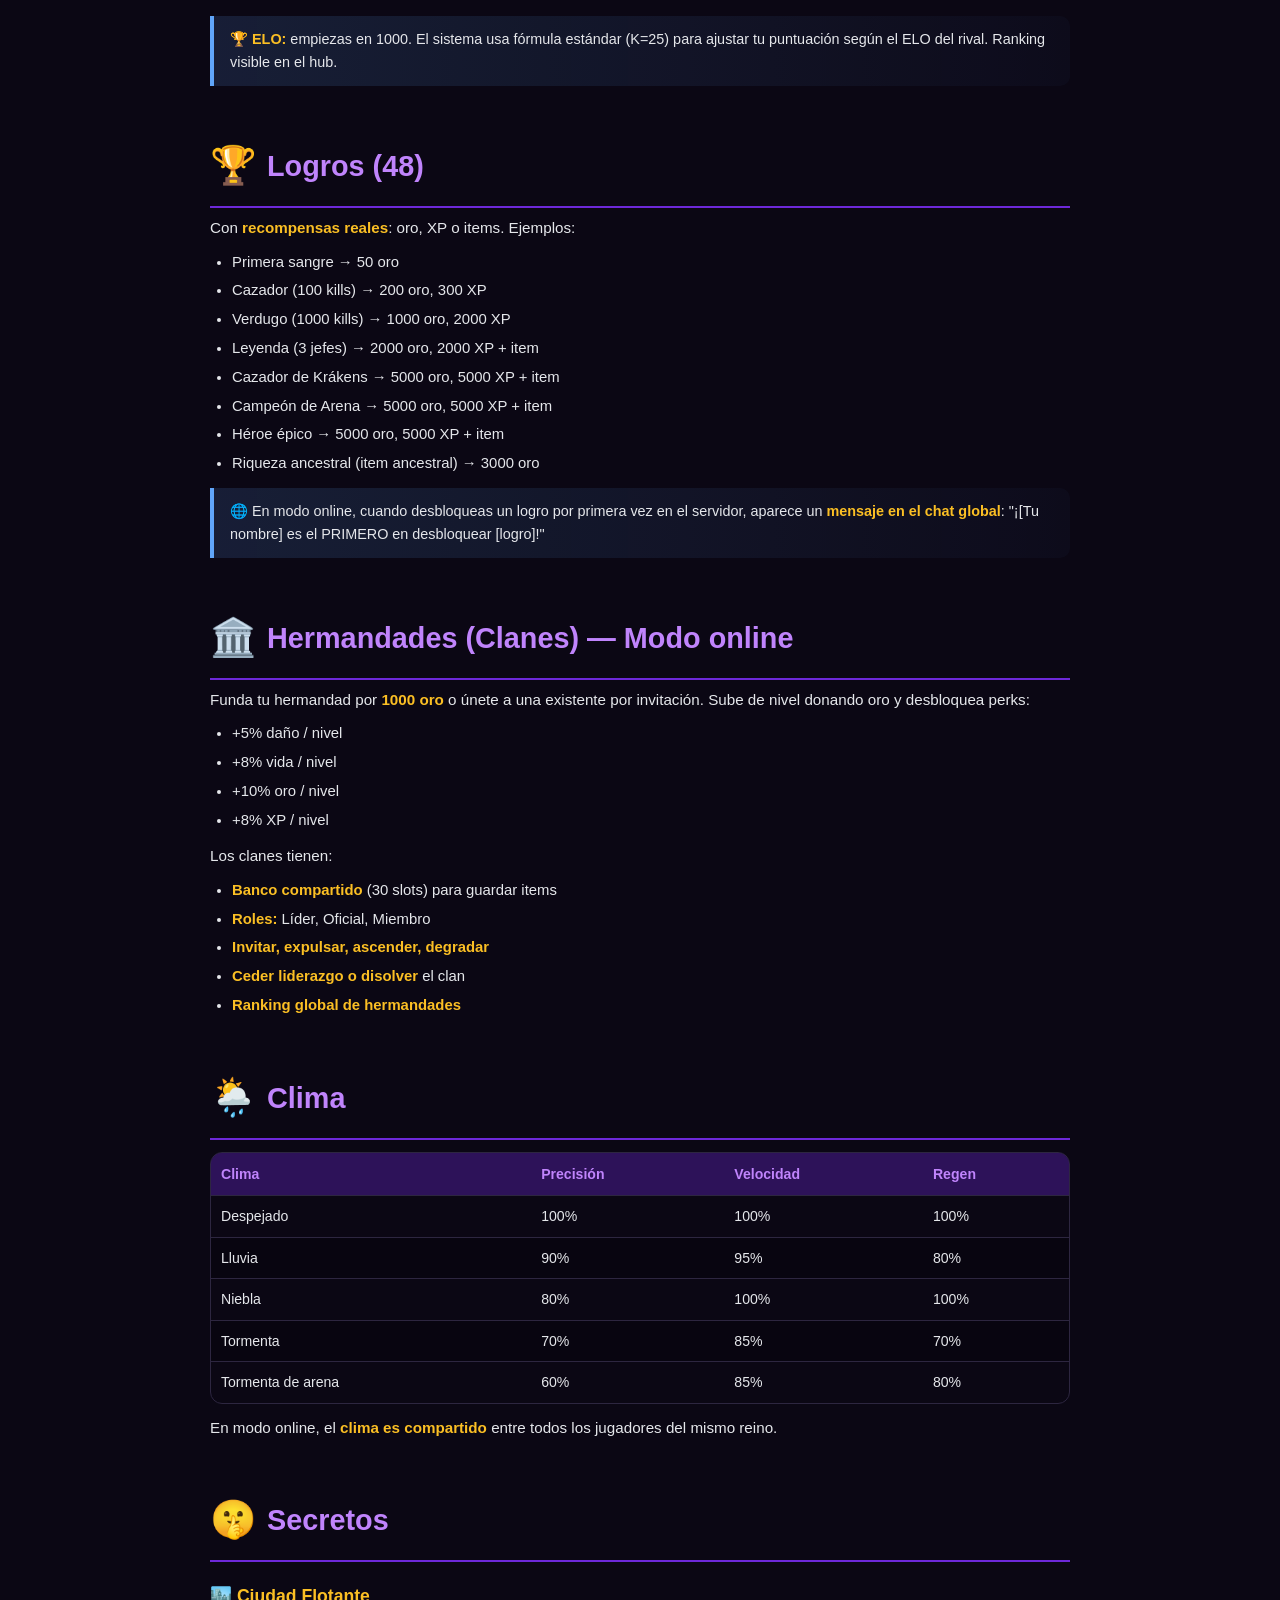
==== commit 9ed92e69: "Add files via upload" ====
--- a/WarlokGame/Guía/Index.html
+++ b/WarlokGame/Guía/Index.html
@@ -625,7 +625,7 @@
     <p class="subtitle">Un RPG de acción 2D con 9 reinos, hechizos, jefes, crafteo y secretos.</p>
     <div class="badge">🎮 9 reinos · 9 hechizos · 48 logros · 11 jefes</div>
 
-    <a class="btn-download" href=".././apks/WarlokGame.apk" download>⬇ Descargar Juego</a>
+    <a class="btn-download" href="https://ysw.infinityfree.me/?app=WarlokGame">⬇ Descargar Juego</a>
 
     <!-- SERVIDOR -->
     <div class="server-info">
@@ -1503,4 +1503,4 @@
 </script>
 
 </body>
-</html>
+</html>
